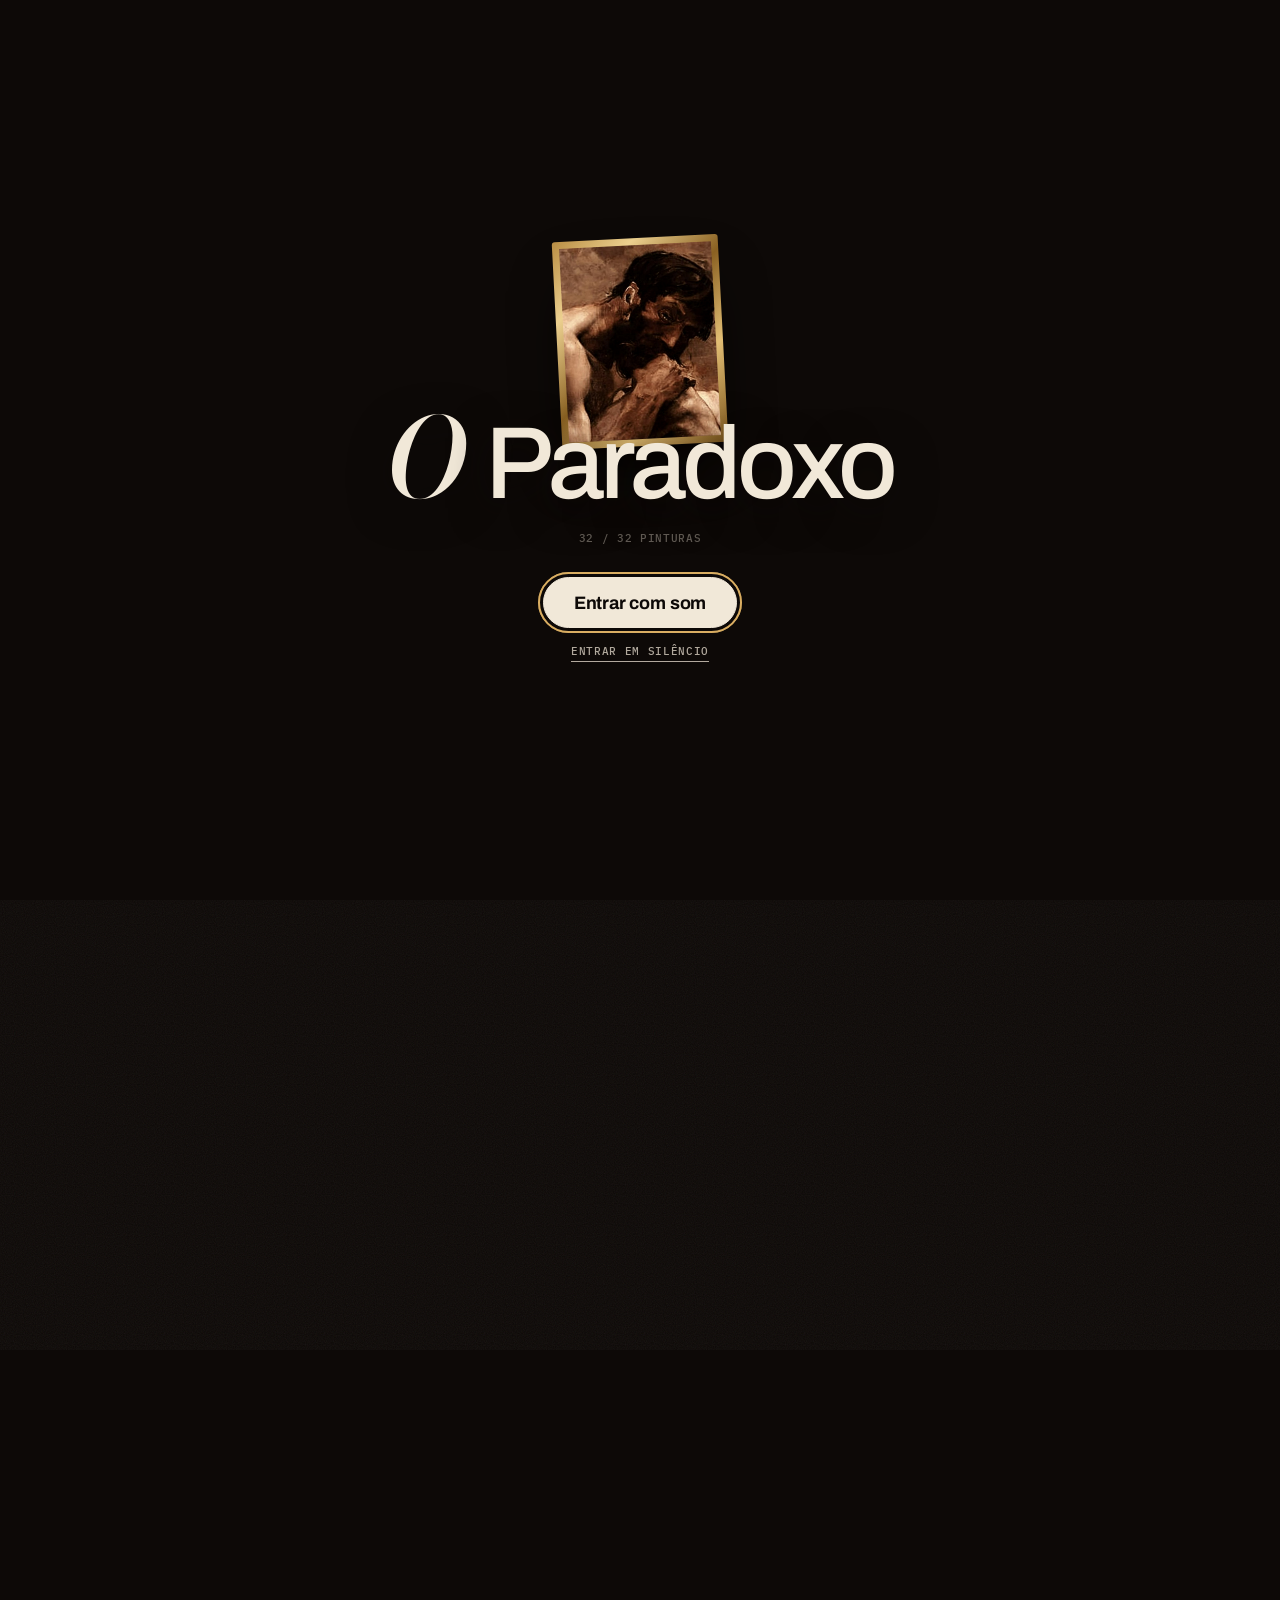
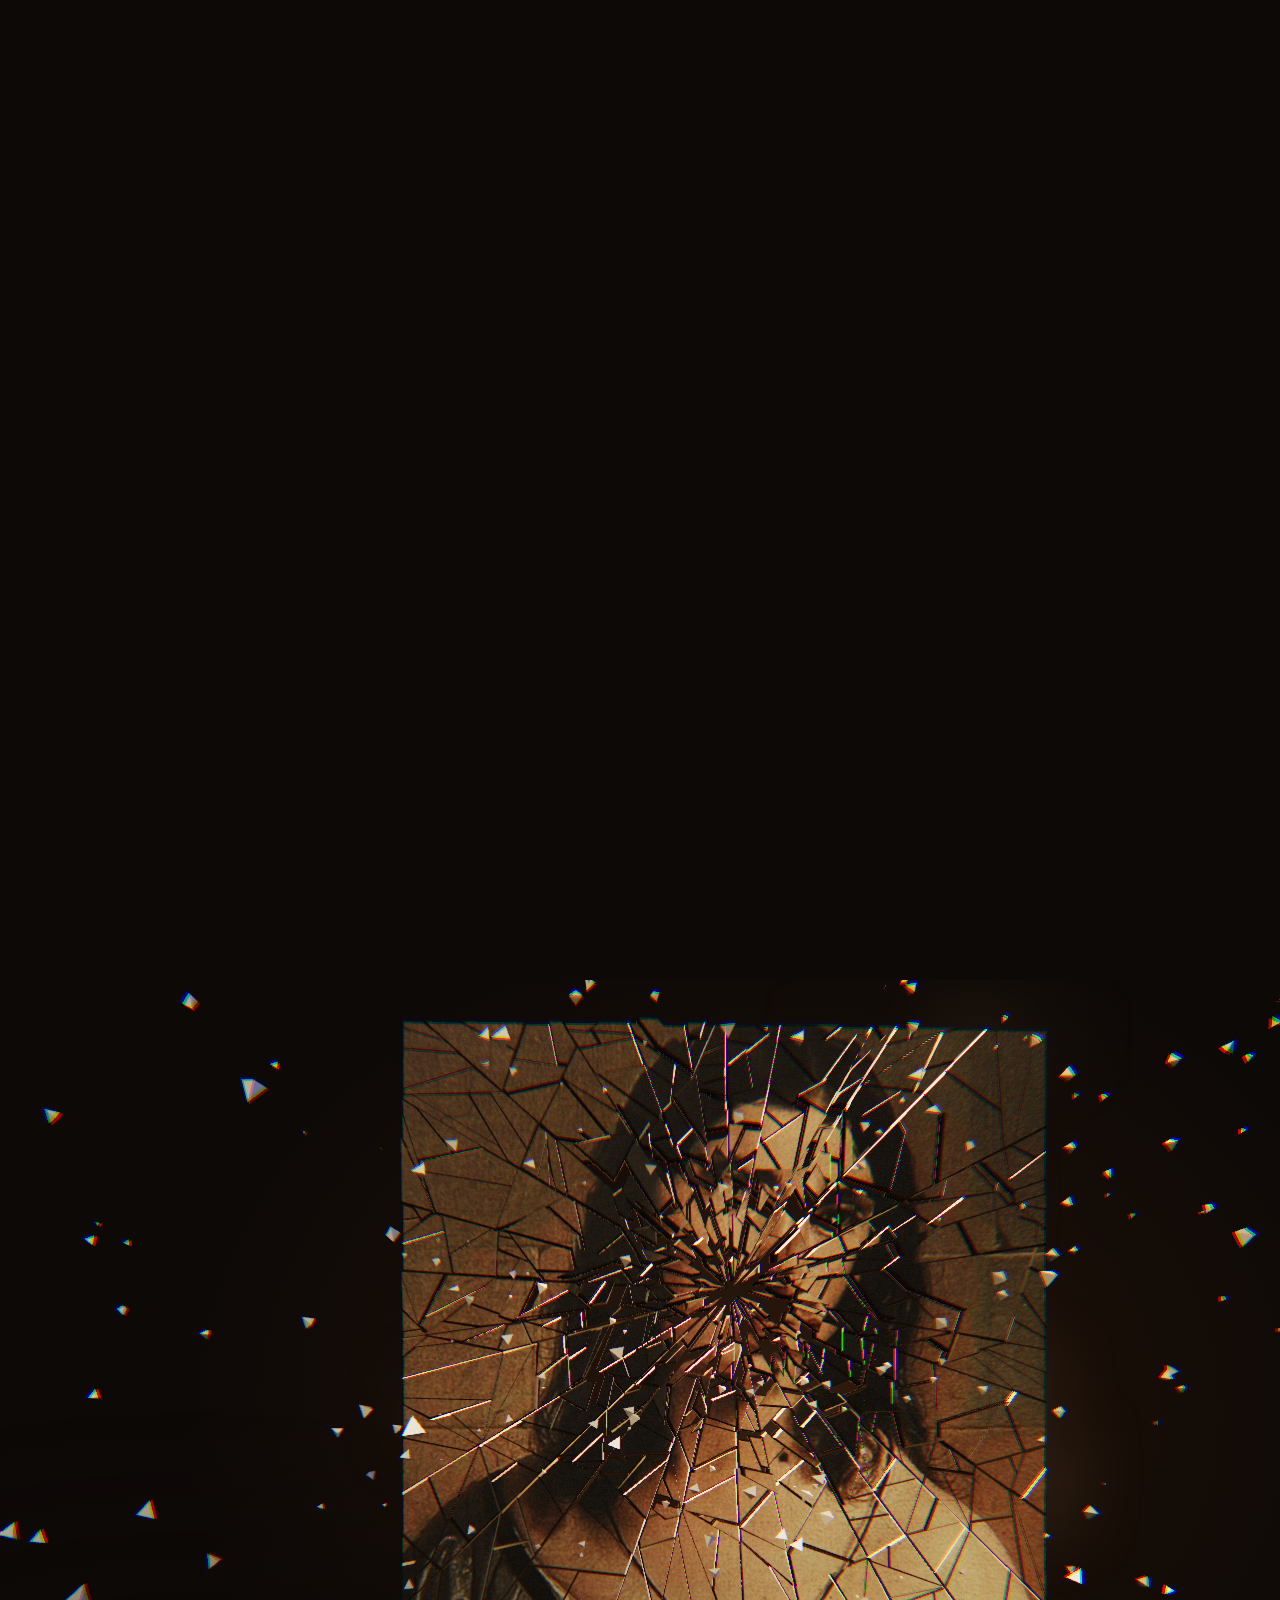
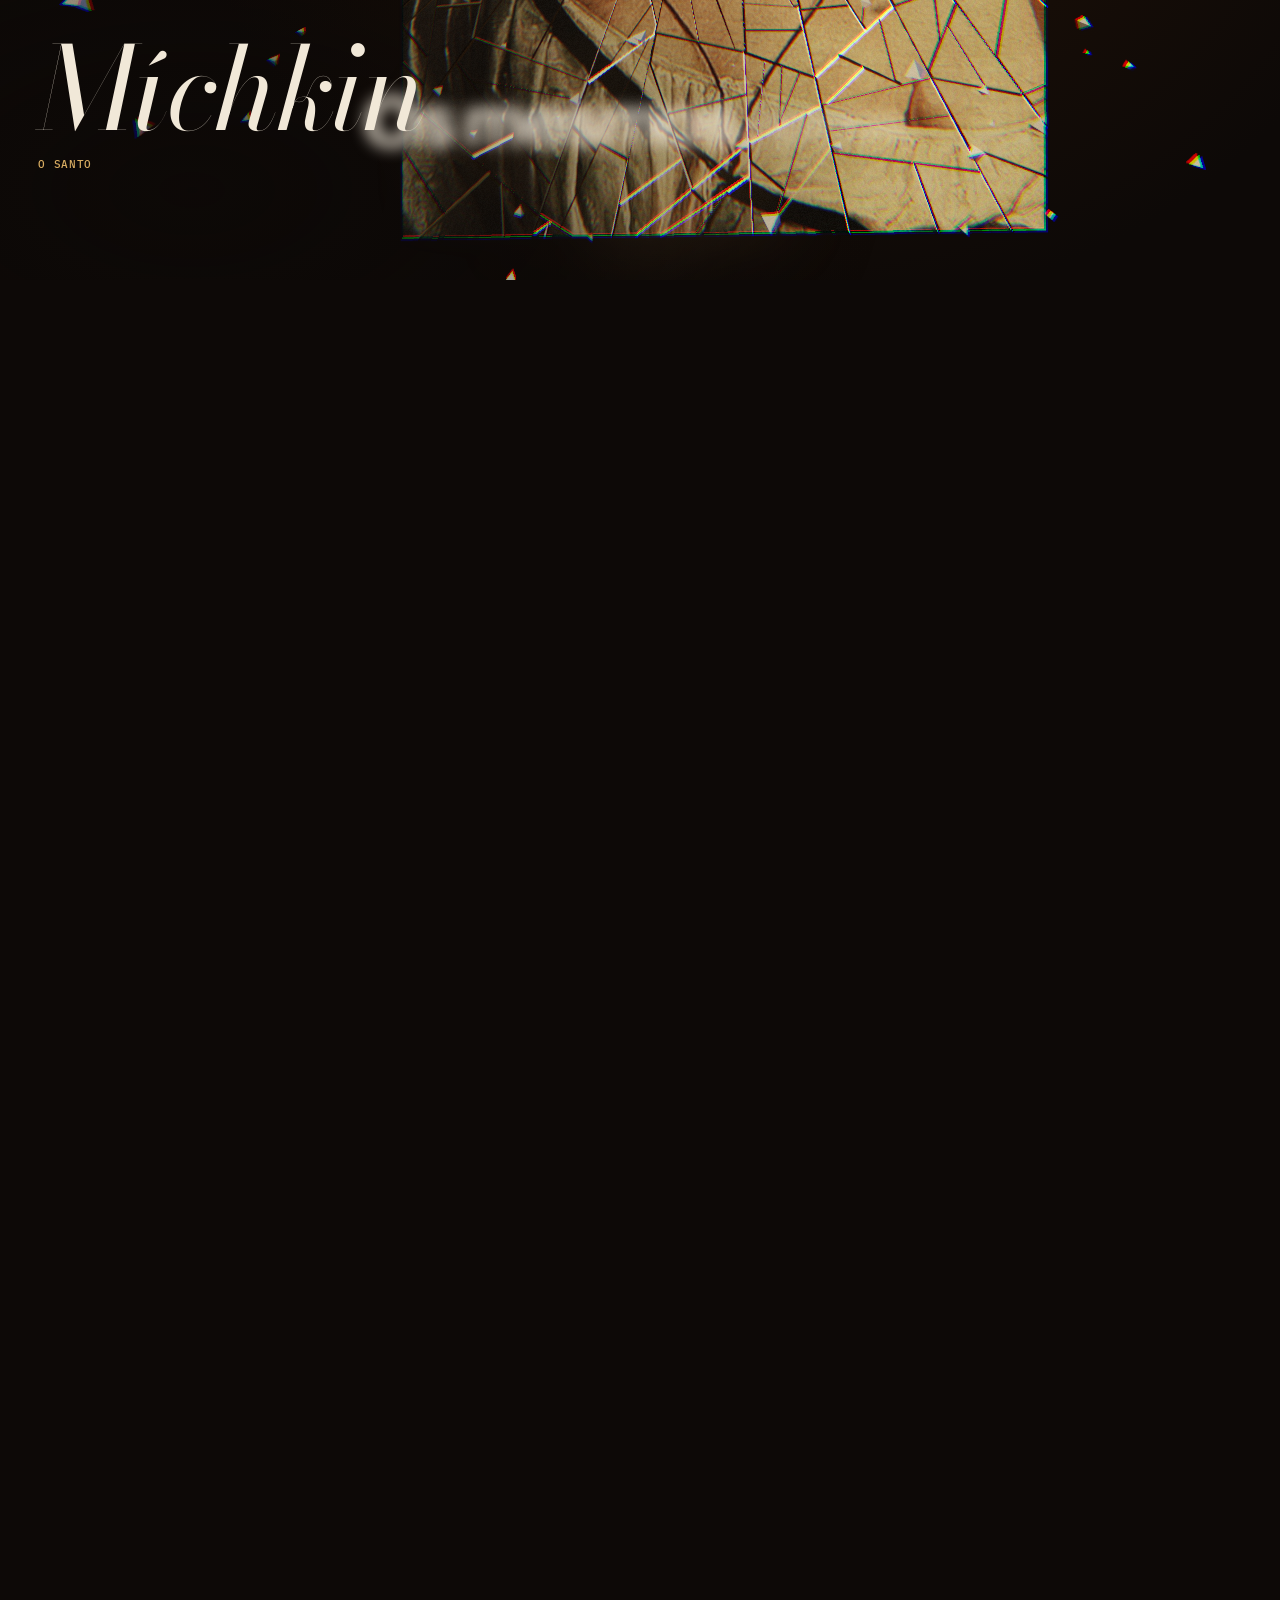
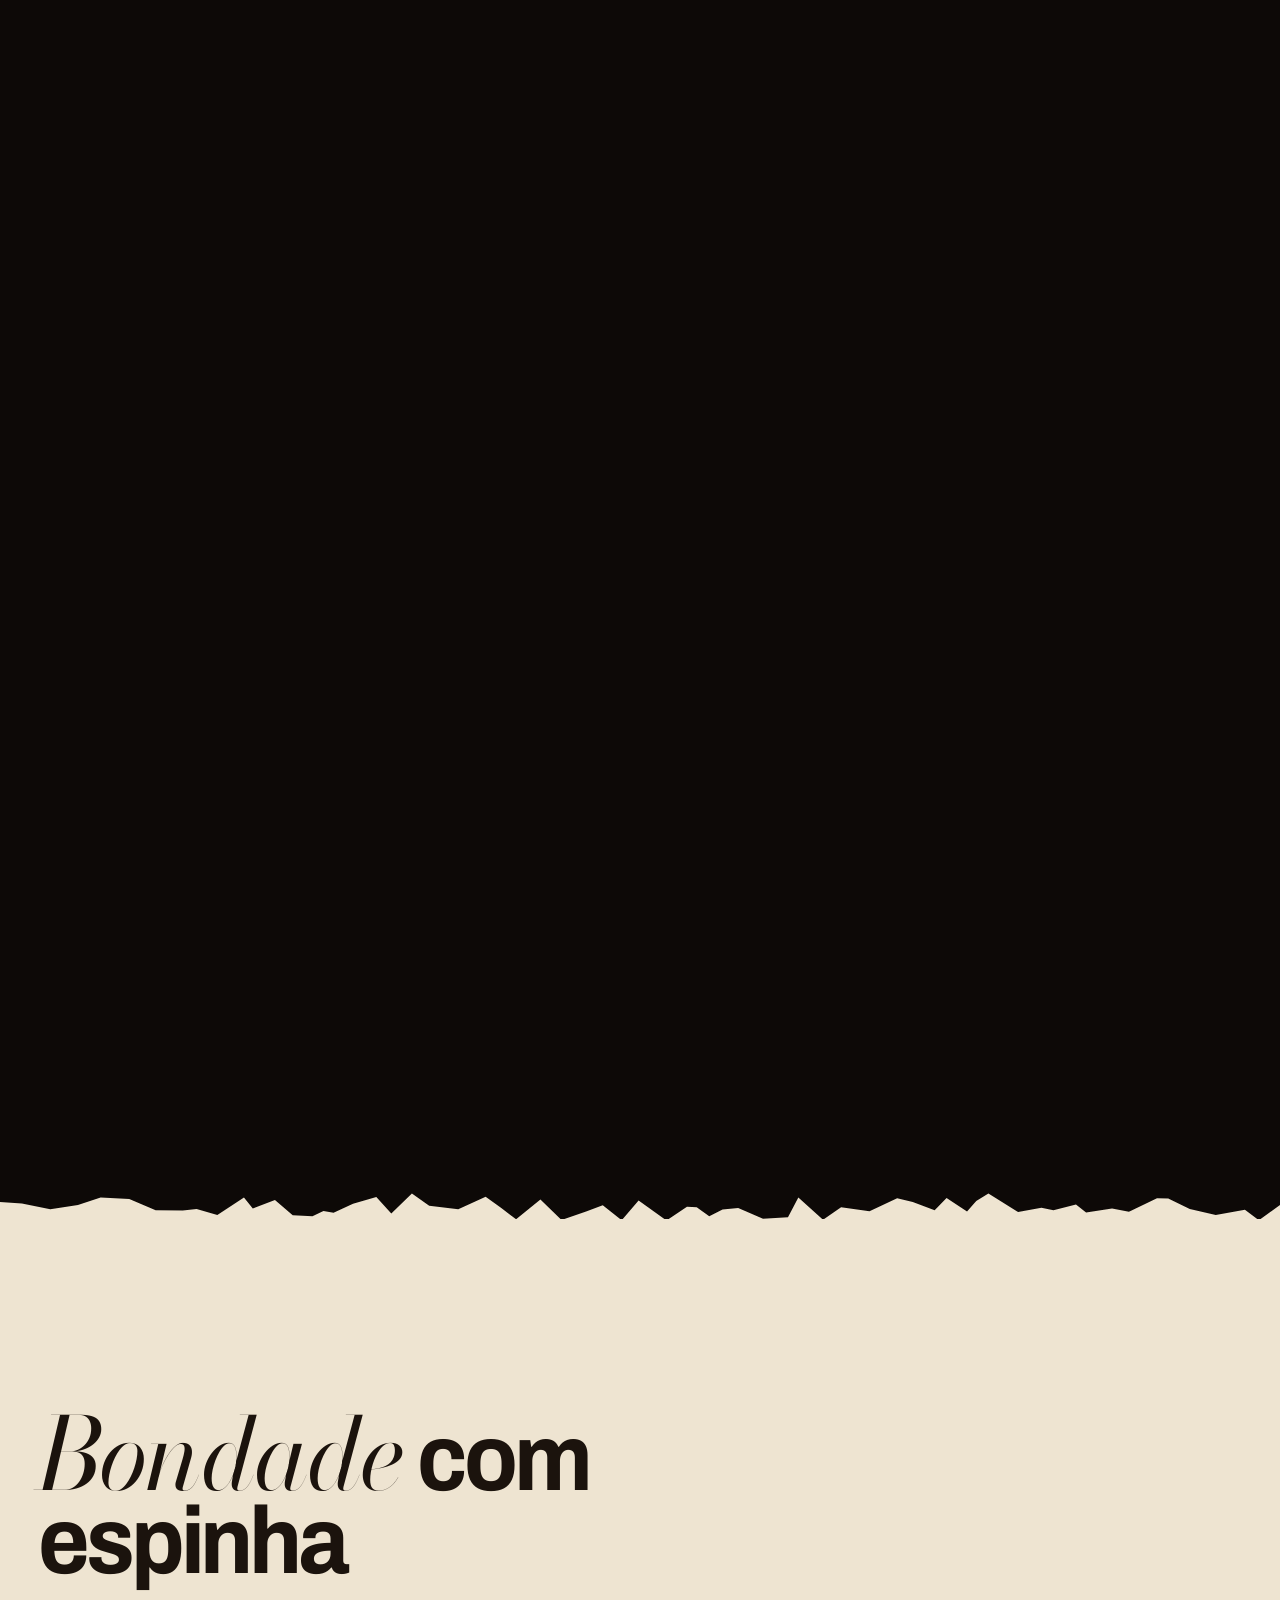
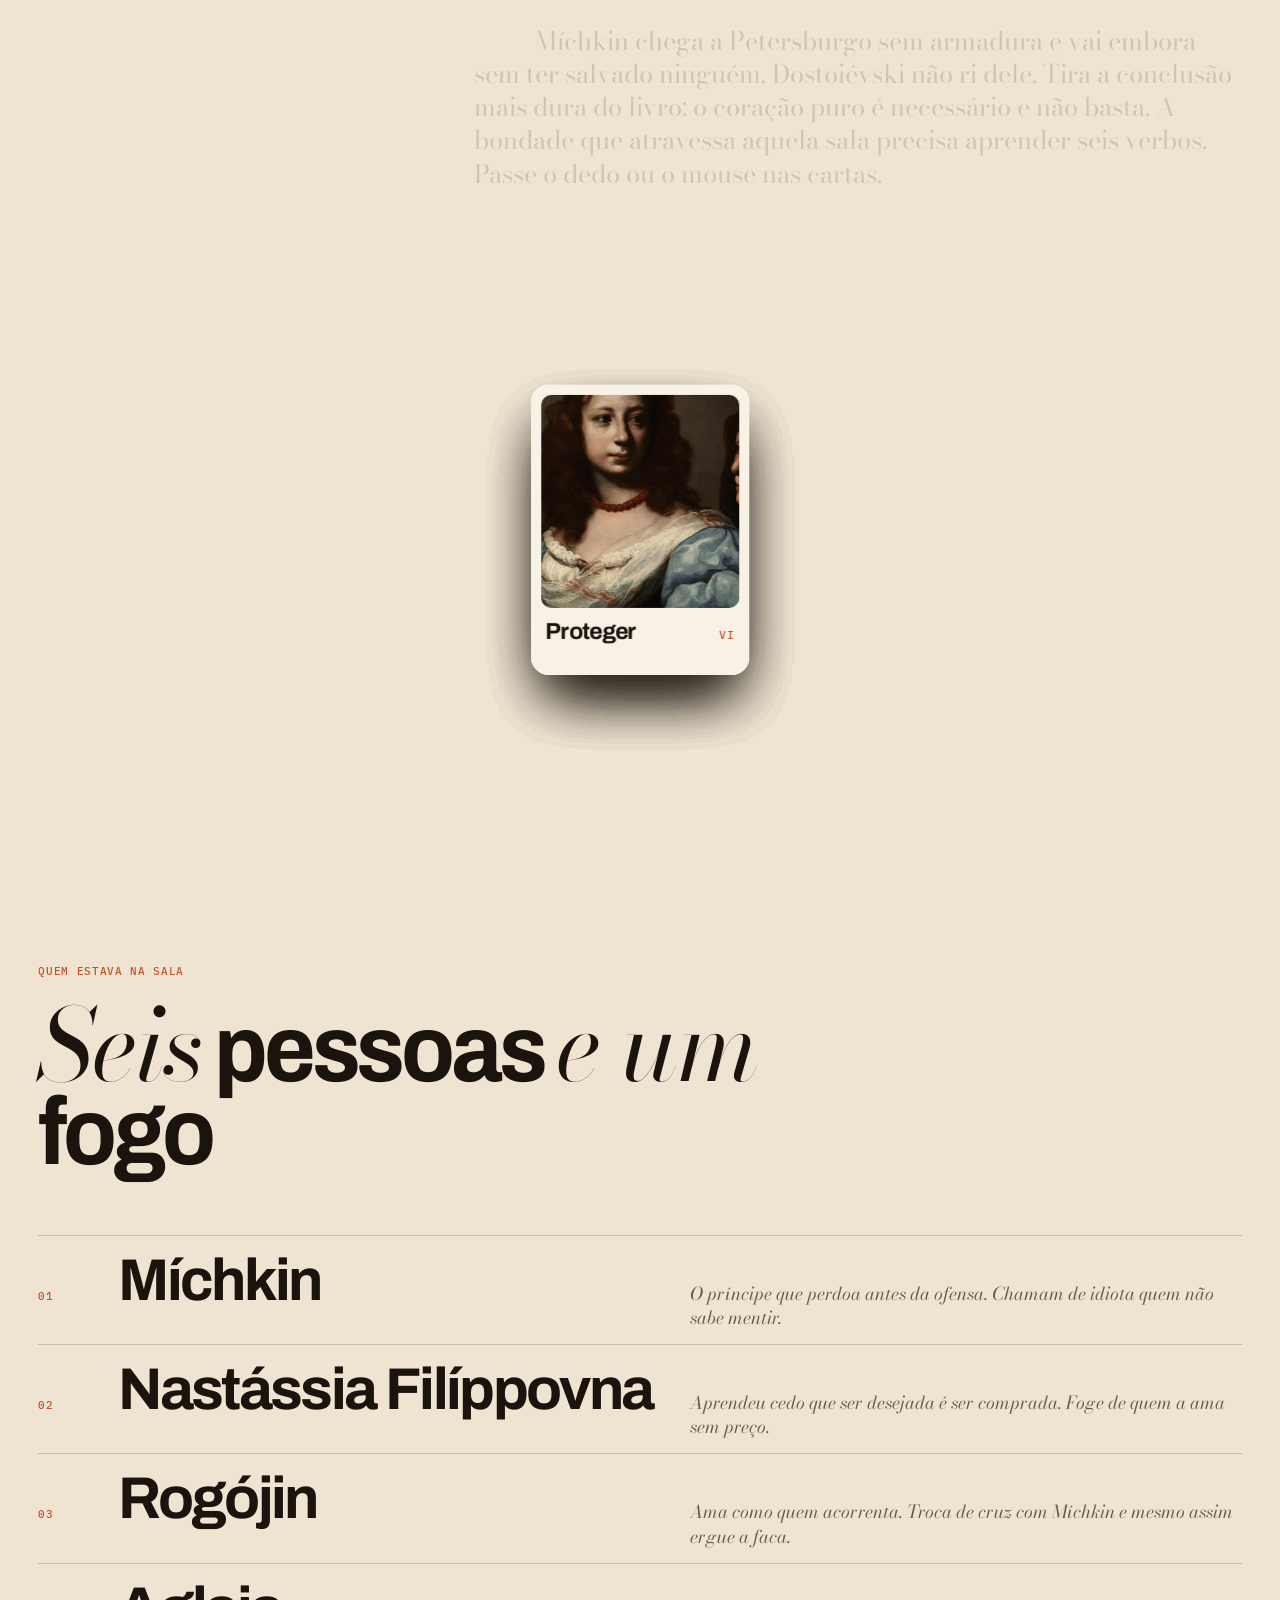
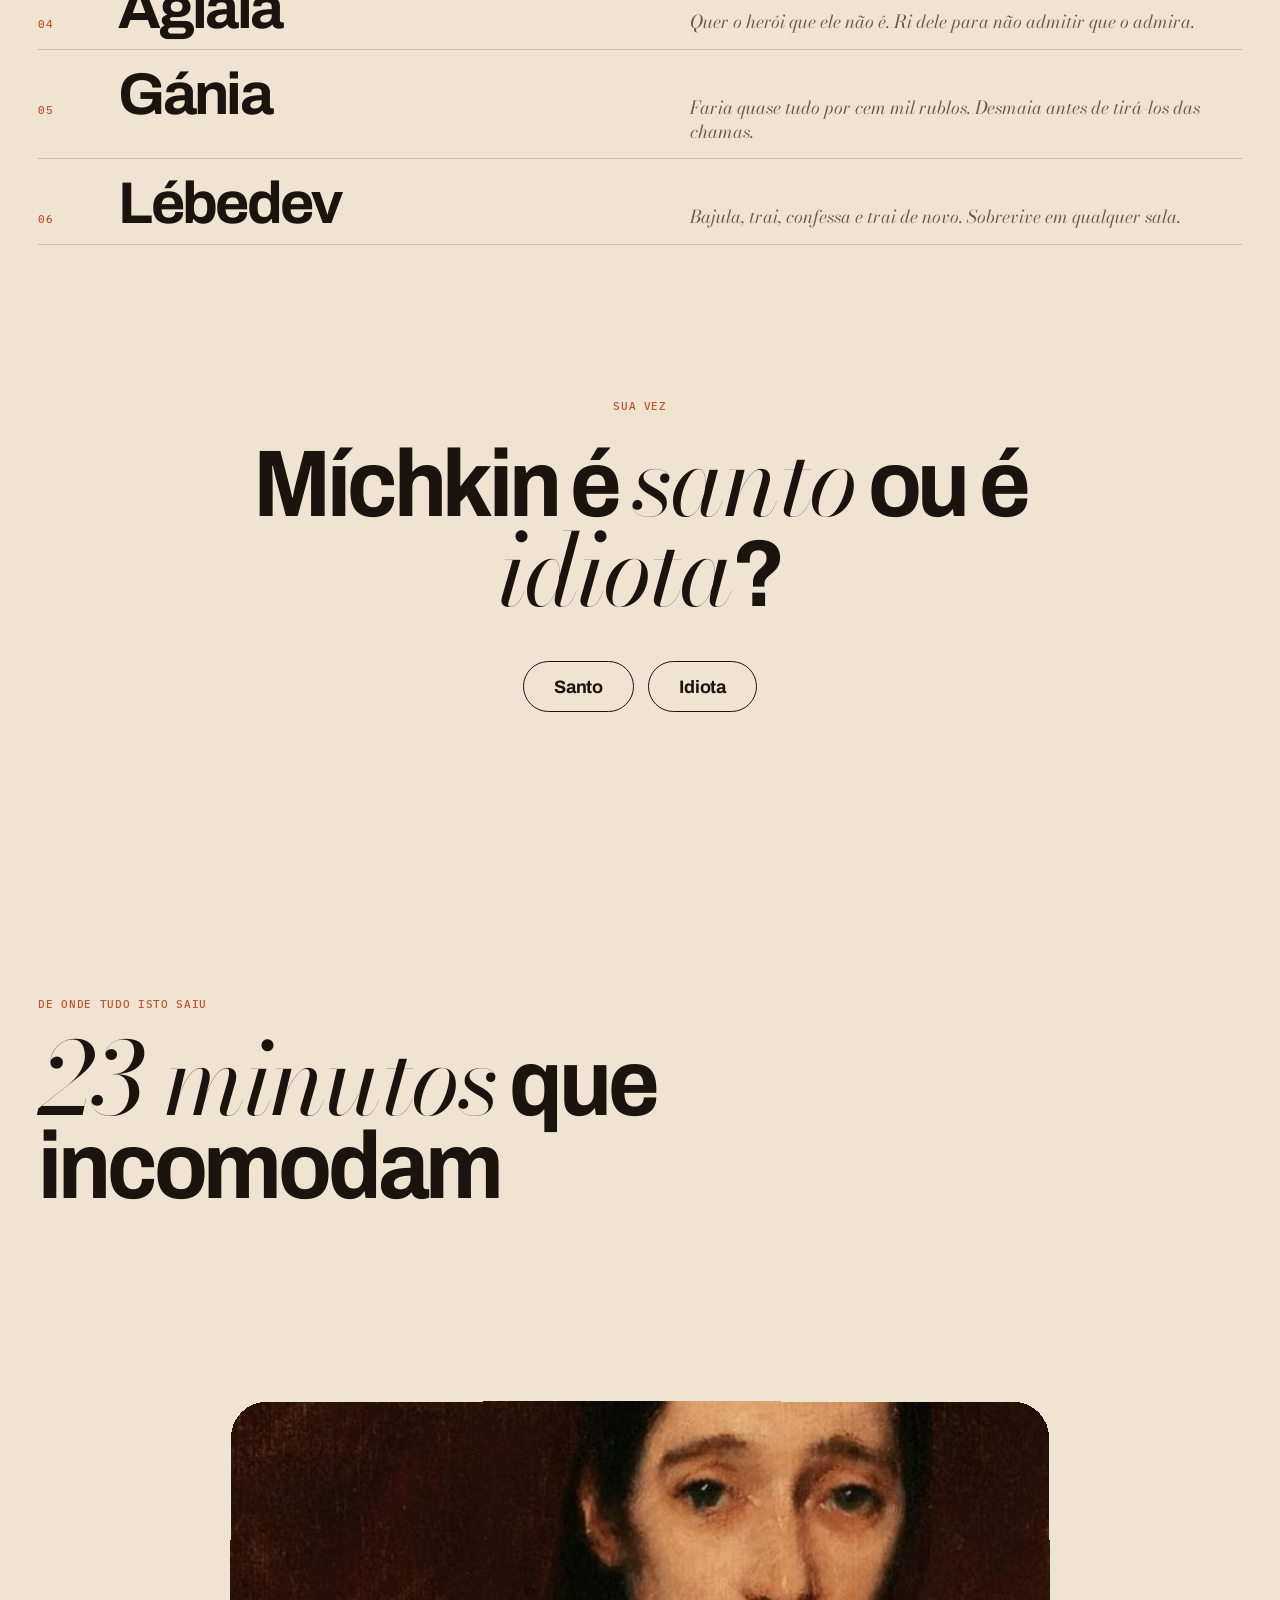
==== idiota.html @ cc42f121 "Lobby dos paradoxos, segundo site (Montaigne: Solte) e melhorias gerais - index.html agora é o lobby" ====
<!doctype html>
<html lang="pt-BR">
<head>
<meta charset="utf-8">
<meta name="viewport" content="width=device-width, initial-scale=1, viewport-fit=cover">
<title>O Paradoxo — ser bom é suficiente?</title>
<meta name="description" content="O Idiota, de Dostoiévski, contado com as pinturas do vídeo “O Paradoxo de Ser uma Boa Pessoa”: por que a bondade parece fraqueza num mundo corrompido.">
<meta name="theme-color" content="#0d0907">
<meta property="og:title" content="O Paradoxo — ser bom é suficiente?">
<meta property="og:description" content="O Idiota, de Dostoiévski, em pinturas que flutuam.">
<meta property="og:image" content="img/og.jpg">
<meta property="og:type" content="website">
<link rel="icon" href="img/favicon.svg" type="image/svg+xml">
<link rel="preload" href="fonts/archivo.woff2" as="font" type="font/woff2" crossorigin>
<link rel="preload" href="fonts/bodoni-italic.woff2" as="font" type="font/woff2" crossorigin>
<link rel="stylesheet" href="src/styles.css">
<script type="application/ld+json">
{"@context":"https://schema.org","@type":"CreativeWork","name":"O Paradoxo de Ser uma Boa Pessoa","about":{"@type":"Book","name":"O Idiota","author":{"@type":"Person","name":"Fiódor Dostoiévski"},"datePublished":"1869"},"inLanguage":"pt-BR","citation":{"@type":"VideoObject","name":"O Paradoxo de Ser uma Boa Pessoa | O Alerta de Dostoiévski para a Sociedade","url":"https://www.youtube.com/watch?v=7dcqp1zuZd4","uploadDate":"2026-03-15"}}
</script>
<script type="importmap">
{"imports":{"three":"./vendor/three/three.module.min.js","lenis":"./vendor/lenis/lenis.mjs","app/":"./src/"}}
</script>
</head>
<body class="is-loading">

<div class="loader" id="loader" aria-live="polite">
  <div class="loader__pic" aria-hidden="true"><img id="loadPic" src="img/paint/p15-rua.jpg" alt=""></div>
  <p class="loader__mark"><i>O</i> Paradoxo</p>
  <p class="mono loader__n"><span id="loadN">00</span> / 32 pinturas</p>
  <div class="loader__go">
    <button class="pill pill--glow" id="enterSnd" type="button">Entrar com som</button>
    <button class="loader__mute mono" id="enterMute" type="button">Entrar em silêncio</button>
  </div>
</div>

<header class="hdr" id="hdr">
  <a class="hdr__mark" href="index.html" aria-label="Voltar ao lobby dos paradoxos"><i>O</i><span>Paradoxo</span><small class="mono">de ser bom</small></a>
  <nav class="hdr__nav mono" aria-label="Seções">
    <a href="#forte">A bondade forte</a>
    <a href="#quem">Quem é quem</a>
    <a href="#video">O vídeo</a>
  </nav>
  <button class="hdr__snd mono" id="sndBtn" type="button" aria-pressed="false" aria-label="Trilha sonora"><i></i><i></i><i></i><i></i><span>Som</span></button>
  <button class="hdr__menu mono" id="menuBtn" type="button" aria-expanded="false" aria-controls="menu">Menu</button>
</header>

<nav class="menu" id="menu" hidden aria-label="Menu">
  <a href="#top"><span class="mono">I</span>Início</a>
  <a href="#forte"><span class="mono">II</span>A bondade forte</a>
  <a href="#quem"><span class="mono">III</span>Quem é quem</a>
  <a href="#video"><span class="mono">IV</span>O vídeo</a>
  <a href="index.html"><span class="mono">←</span>Outros paradoxos</a>
</nav>

<ol class="index mono" id="index" aria-hidden="true">
  <li><span>O começo</span><b>·</b></li>
  <li><span>O experimento</span><b>I</b></li>
  <li><span>O trem</span><b>II</b></li>
  <li><span>Cem mil rublos</span><b>III</b></li>
  <li><span>Bom demais</span><b>IV</b></li>
  <li><span>A luz dói</span><b>V</b></li>
  <li><span>A beleza</span><b>VI</b></li>
</ol>

<main id="top">
  <section class="world" id="world" aria-label="O Idiota em sete cenas">
    <div class="stage" id="stage">
      <canvas id="gl" aria-hidden="true"></canvas>

      <article class="st st--hero" data-st="0">
        <p class="mono st__kick ln" style="display:flex"><span>Fiódor Dostoiévski</span><span>O Idiota, 1869</span></p>
        <h1 class="st__t"><span class="ln"><em class="sw">Ser bom</em></span><span class="ln"><b>é suficiente?</b></span></h1>
        <p class="st__p ln">Quase todo mundo aprende cedo que um coração puro basta. E se essa for uma mentira confortável?</p>
      </article>

      <article class="st st--l" data-st="1">
        <p class="mono st__num ln">I — O experimento</p>
        <h2 class="st__t"><span class="ln"><b>Um homem</b></span><span class="ln"><em class="sw">genuinamente bom</em></span></h2>
        <p class="st__p ln">Dostoiévski coloca esse homem no centro de um mundo corroído por desejo, humilhação e autodestruição. E observa o que acontece.</p>
      </article>

      <article class="st st--r" data-st="2">
        <p class="mono st__num ln">II — O trem</p>
        <h2 class="st__t"><span class="ln"><em class="sw">um</em> <b>estrangeiro</b></span><span class="ln"><b>moral</b></span></h2>
        <p class="st__p ln">A caminho de São Petersburgo, o príncipe Míchkin senta entre Rogójin, consumido pela obsessão, e Lébedev, que vive de tirar vantagem do caos. Ele não fala, não pensa e não deseja como eles.</p>
      </article>

      <article class="st st--l" data-st="3">
        <p class="mono st__num ln">III — Cem mil rublos</p>
        <h2 class="st__t"><span class="ln"><b>100.000</b></span><span class="ln"><em class="sw">rublos no fogo</em></span></h2>
        <p class="st__p ln">Rogójin tenta comprar Nastássia Filíppovna. Ela atira o dinheiro às chamas e, por um instante, arranca a máscara de todos na sala. Míchkin oferece outra coisa: amor sem julgamento.</p>
      </article>

      <article class="st st--c" data-st="4">
        <p class="mono st__num ln">IV — Bom demais</p>
        <h2 class="st__t st__t--list">
          <span class="ln"><b>Bondade</b> <em class="sw">não é</em> <b>passividade.</b></span>
          <span class="ln"><b>Compaixão</b> <em class="sw">não é</em> <b>indecisão.</b></span>
          <span class="ln"><b>Perdão</b> <em class="sw">não é</em> <b>falta de limite.</b></span>
        </h2>
      </article>

      <article class="st st--r" data-st="5">
        <p class="mono st__num ln">V — A luz dói</p>
        <h2 class="st__t"><span class="ln"><em class="sw">às vezes</em></span><span class="ln"><b>a luz dói</b></span></h2>
        <p class="st__p ln">Não basta oferecer luz a quem aprendeu a viver no escuro. Às vezes ela dói mais do que a própria escuridão.</p>
      </article>

      <article class="st st--hero" data-st="6">
        <p class="mono st__num ln">VI — O que fica</p>
        <h2 class="st__t"><span class="ln"><em class="sw">A beleza</em></span><span class="ln"><b>salvará o mundo?</b></span></h2>
        <p class="st__p ln">Ippolit atira a frase contra Míchkin como quem cobra uma dívida. O príncipe não responde. Dostoiévski também não: deixa a pergunta na sala, entre todos os quadros.</p>
      </article>

      <p class="mono cue" id="cue" aria-hidden="true">Role para entrar nas pinturas</p>
    </div>
  </section>

  <section class="core" id="core" aria-labelledby="coreT">
    <div class="core__stage">
      <canvas id="coreGl" aria-hidden="true"></canvas>
      <img class="core__flat" id="coreFlat" src="img/paint/p01-retrato.jpg" alt="" aria-hidden="true">
      <h2 class="sr" id="coreT">O retrato que quebra</h2>
      <article class="cap" data-k="0"><h3><em class="sw">Míchkin</em></h3><p class="mono">o santo</p></article>
      <article class="cap cap--r" data-k="1"><h3><em class="sw">Rogójin</em></h3><p class="mono">o que ama como quem prende</p></article>
      <article class="cap" data-k="2"><h3><em class="sw">Nastássia</em></h3><p class="mono">a que ficou entre os dois</p></article>
      <article class="cap cap--c" data-k="3"><h3>Os mesmos <em class="sw">cacos.</em></h3></article>
    </div>
  </section>

  <div class="page" id="page">
    <div class="tear" aria-hidden="true"></div>

    <section class="forte" id="forte" aria-labelledby="forteT">
      <p class="mono kick">O que o romance cobra</p>
      <h2 class="big" id="forteT"><em class="sw">Bondade</em> com espinha</h2>
      <p class="lede">Míchkin chega a Petersburgo sem armadura e vai embora sem ter salvado ninguém. Dostoiévski não ri dele. Tira a conclusão mais dura do livro: o coração puro é necessário e não basta. A bondade que atravessa aquela sala precisa aprender seis verbos. Passe o dedo ou o mouse nas cartas.</p>
      <div class="deck" id="deck">
        <figure class="dc" tabindex="0"><div class="dc__in"><div class="dc__f"><img src="img/paint/p02-dostoievski.jpg" alt="" loading="lazy"><figcaption><span class="mono">I</span>Discernir</figcaption></div><div class="dc__b"><span class="mono">I · Discernir</span><p>Ver a pessoa como ela é, e não como você precisa que ela seja.</p></div></div></figure>
        <figure class="dc" tabindex="0"><div class="dc__in"><div class="dc__f"><img src="img/paint/p04-dois-homens.jpg" alt="" loading="lazy"><figcaption><span class="mono">II</span>Escolher</figcaption></div><div class="dc__b"><span class="mono">II · Escolher</span><p>Míchkin quis amar Aglaia e Nastássia ao mesmo tempo. Perdeu as duas.</p></div></div></figure>
        <figure class="dc" tabindex="0"><div class="dc__in"><div class="dc__f"><img src="img/paint/p18-gola.jpg" alt="" loading="lazy"><figcaption><span class="mono">III</span>Agir</figcaption></div><div class="dc__b"><span class="mono">III · Agir</span><p>Compaixão que só observa vira plateia do sofrimento alheio.</p></div></div></figure>
        <figure class="dc" tabindex="0"><div class="dc__in"><div class="dc__f"><img src="img/paint/p05-nastassia.jpg" alt="" loading="lazy"><figcaption><span class="mono">IV</span>Recusar</figcaption></div><div class="dc__b"><span class="mono">IV · Recusar</span><p>Dizer não a quem destrói também é um jeito de cuidar.</p></div></div></figure>
        <figure class="dc" tabindex="0"><div class="dc__in"><div class="dc__f"><img src="img/paint/p16-olhar.jpg" alt="" loading="lazy"><figcaption><span class="mono">V</span>Enfrentar</figcaption></div><div class="dc__b"><span class="mono">V · Enfrentar</span><p>Rogójin não precisava de mais um perdão. Precisava de um limite.</p></div></div></figure>
        <figure class="dc" tabindex="0"><div class="dc__in"><div class="dc__f"><img src="img/paint/p20-duas.jpg" alt="" loading="lazy"><figcaption><span class="mono">VI</span>Proteger</figcaption></div><div class="dc__b"><span class="mono">VI · Proteger</span><p>Quem não se protege acaba sem nada para oferecer.</p></div></div></figure>
      </div>
    </section>

    <section class="quem" id="quem" aria-labelledby="quemT">
      <div class="quem__head">
        <p class="mono kick">Quem estava na sala</p>
        <h2 class="big" id="quemT"><em class="sw">Seis</em> pessoas <em class="sw">e um</em> fogo</h2>
      </div>
      <ul class="cast" id="cast">
        <li data-img="img/cut/p01-retrato.webp"><span class="mono">01</span><b>Míchkin</b><i>O príncipe que perdoa antes da ofensa. Chamam de idiota quem não sabe mentir.</i></li>
        <li data-img="img/cut/p05-nastassia.webp"><span class="mono">02</span><b>Nastássia Filíppovna</b><i>Aprendeu cedo que ser desejada é ser comprada. Foge de quem a ama sem preço.</i></li>
        <li data-img="img/cut/p03-trem.webp"><span class="mono">03</span><b>Rogójin</b><i>Ama como quem acorrenta. Troca de cruz com Míchkin e mesmo assim ergue a faca.</i></li>
        <li data-img="img/cut/p10-dama.webp"><span class="mono">04</span><b>Aglaia</b><i>Quer o herói que ele não é. Ri dele para não admitir que o admira.</i></li>
        <li data-img="img/cut/p11-cabisbaixo.webp"><span class="mono">05</span><b>Gánia</b><i>Faria quase tudo por cem mil rublos. Desmaia antes de tirá-los das chamas.</i></li>
        <li data-img="img/cut/p07-flor.webp"><span class="mono">06</span><b>Lébedev</b><i>Bajula, trai, confessa e trai de novo. Sobrevive em qualquer sala.</i></li>
      </ul>
      <img class="cast__peek" id="peek" alt="" aria-hidden="true">
    </section>

    <section class="pick" aria-labelledby="pickT">
      <p class="mono kick">Sua vez</p>
      <h2 class="big" id="pickT">Míchkin é <em class="sw">santo</em> ou é <em class="sw">idiota</em>?</h2>
      <div class="pick__btns" role="group" aria-label="Escolha uma resposta">
        <button type="button" class="pill" data-pick="b" aria-pressed="false">Santo</button>
        <button type="button" class="pill" data-pick="i" aria-pressed="false">Idiota</button>
      </div>
      <p class="pick__a" id="pickA" aria-live="polite"></p>
    </section>

    <section class="video" id="video" aria-labelledby="videoT">
      <p class="mono kick">De onde tudo isto saiu</p>
      <h2 class="big" id="videoT"><em class="sw">23 minutos</em> que incomodam</h2>
      <div class="frame">
        <div class="player" id="player">
          <button class="player__face" id="playerBtn" type="button" aria-label="Reproduzir o vídeo O Paradoxo de Ser uma Boa Pessoa">
            <img src="img/paint/p01-retrato.jpg" alt="">
            <span class="player__play" aria-hidden="true">▶</span>
            <span class="mono player__cap">A Psique · 23 min<br>O Paradoxo de Ser uma Boa Pessoa</span>
          </button>
        </div>
      </div>
    </section>

    <footer class="foot">
      <h2 class="foot__t"><em class="sw">Bom,</em> não idiota.</h2>
      <blockquote class="foot__q"><p>“A compaixão é a principal e talvez a única lei da existência humana.”</p><cite class="mono">O Idiota, parte II · pensamento de Míchkin</cite></blockquote>
      <a class="btn" href="https://www.youtube.com/watch?v=7dcqp1zuZd4" target="_blank" rel="noopener"><span>Assistir ao vídeo</span><b aria-hidden="true">↗</b></a>
      <div class="foot__cols">
        <p><span class="mono">Vídeo</span>A Psique, 15 de março de 2026</p>
        <p><span class="mono">Livro</span>O Idiota, Fiódor Dostoiévski, 1869</p>
        <p><span class="mono">Imagens</span>As pinturas que o vídeo usa, recortadas e postas para flutuar</p>
        <p><span class="mono">Outros</span><a href="index.html">Voltar ao lobby dos paradoxos</a></p>
        <p><span class="mono">Mande para</span><button class="copy" type="button" data-copy="https://www.youtube.com/watch?v=7dcqp1zuZd4">alguém que é bom demais</button><span class="copied mono" aria-live="polite"></span></p>
      </div>
      <a class="next" href="montaigne.html"><img src="montaigne/img/paint/m18-colina.jpg" alt="" loading="lazy"><span class="mono">Próximo paradoxo · Montaigne</span><b><em class="sw">Solte.</em> Por que tudo melhora quando você para de apertar</b><i aria-hidden="true">→</i></a>
    </footer>
  </div>
</main>

<script type="module" src="src/main.js"></script>
</body>
</html>
---- src/styles.css ----
/* ===== Tokens ===== */
:root {
  --night: #0d0907;
  --bone: #f1e8d8;
  --bone-2: rgba(241, 232, 216, .72);
  --gold: #d9ad62;
  --ember: #c4512b;
  --paper: #eee4d1;
  --paper-2: #e3d7c0;
  --ink: #1b130d;
  --ink-2: #6a5a4a;
  --line: rgba(27, 19, 13, .18);
  --f-sans: "Archivo", "Helvetica Neue", Arial, sans-serif;
  --f-serif: "Bodoni Moda", Didot, Georgia, serif;
  --f-mono: "Plex Mono", ui-monospace, Menlo, monospace;
  --gut: clamp(16px, 3vw, 44px);
  --ease: cubic-bezier(.2, .7, .1, 1);
}

@font-face { font-family: "Archivo"; src: url(../fonts/archivo.woff2) format("woff2"); font-weight: 100 900; font-stretch: 62% 125%; font-display: swap; }
@font-face { font-family: "Bodoni Moda"; src: url(../fonts/bodoni.woff2) format("woff2"); font-weight: 400 900; font-display: swap; }
@font-face { font-family: "Bodoni Moda"; src: url(../fonts/bodoni-italic.woff2) format("woff2"); font-weight: 400 900; font-style: italic; font-display: swap; }
@font-face { font-family: "Plex Mono"; src: url(../fonts/mono.woff2) format("woff2"); font-weight: 500; font-display: swap; }

/* ===== Base ===== */
*, *::before, *::after { box-sizing: border-box; }
[hidden] { display: none !important; }
html { -webkit-text-size-adjust: 100%; }
body { margin: 0; background: var(--night); color: var(--bone); font: 400 17px/1.5 var(--f-serif); -webkit-font-smoothing: antialiased; overflow-x: clip; }
body.is-loading { overflow: hidden; height: 100svh; }
a { color: inherit; }
button { font: inherit; color: inherit; background: none; border: 0; padding: 0; cursor: pointer; }
img { display: block; max-width: 100%; }
:focus-visible { outline: 2px solid var(--gold); outline-offset: 3px; border-radius: 4px; }

.mono { font: 500 11px/1.4 var(--f-mono); text-transform: uppercase; letter-spacing: .06em; }
.sw { font-family: var(--f-serif); font-style: italic; font-weight: 500; font-variation-settings: "opsz" 96; letter-spacing: -.02em; }
b { font-weight: inherit; }

/* grão de tela por cima de tudo, como verniz */
body::after {
  content: ""; position: fixed; inset: -50%; z-index: 90; pointer-events: none; opacity: .07;
  background-image: url("data:image/svg+xml,%3Csvg xmlns='http://www.w3.org/2000/svg' width='160' height='160'%3E%3Cfilter id='n'%3E%3CfeTurbulence type='fractalNoise' baseFrequency='.9' numOctaves='2' stitchTiles='stitch'/%3E%3C/filter%3E%3Crect width='100%25' height='100%25' filter='url(%23n)'/%3E%3C/svg%3E");
  animation: grain .9s steps(4) infinite;
}
@keyframes grain { 0% { transform: translate(0, 0); } 25% { transform: translate(-3%, 2%); } 50% { transform: translate(2%, -3%); } 75% { transform: translate(-2%, -1%); } }

/* ===== Loader ===== */
.loader { position: fixed; inset: 0; z-index: 100; display: grid; place-content: center; justify-items: center; text-align: center; background: var(--night); clip-path: inset(0 0 0 0); transition: clip-path 1.25s cubic-bezier(.76, 0, .24, 1) .15s, visibility 0s 1.5s; }
.loader.out { clip-path: inset(50% 0 50% 0); visibility: hidden; }
.loader::after { content: ""; position: absolute; left: 0; right: 0; top: 50%; height: 1px; background: var(--gold); transform: scaleX(0); transition: transform .9s var(--ease); }
.loader.out::after { transform: scaleX(1); }
.loader__pic { width: clamp(120px, 13vw, 170px); aspect-ratio: 4 / 5; padding: 7px; border-radius: 3px; background: linear-gradient(135deg, #b98d43, #ecd08f 22%, #8a6122 48%, #e2be74 72%, #7d561c); box-shadow: 0 30px 60px -20px #000; transform: rotate(-3deg); transition: transform 1.3s var(--ease), opacity .8s; }
.loader__pic img { width: 100%; height: 100%; object-fit: cover; display: block; filter: sepia(.2) contrast(1.05); }
.loader.out .loader__pic { transform: rotate(0) scale(1.6); opacity: 0; }
.loader__mark { position: relative; margin: -.42em 0 0; font: 500 clamp(48px, 8vw, 110px)/.9 var(--f-sans); letter-spacing: -.04em; text-shadow: 0 10px 40px rgba(13, 9, 7, .8); transition: transform 1.2s var(--ease), opacity .7s; }
.loader.out .loader__mark { transform: translateY(-40%); opacity: 0; }
.loader__mark i { font: italic 500 1.08em/1 var(--f-serif); margin-right: .06em; }
.loader__n { margin: 18px 0 0; color: var(--bone-2); transition: opacity .5s; }
.loader__go { display: flex; flex-direction: column; align-items: center; gap: 16px; margin-top: 30px; opacity: 0; transform: translateY(16px); pointer-events: none; transition: opacity .8s var(--ease), transform .9s var(--ease); }
.loader.ready .loader__go { opacity: 1; transform: none; pointer-events: auto; }
.loader.ready .loader__n { opacity: .5; }
.loader .pill--glow { color: var(--night); background: var(--bone); border-color: var(--bone); position: relative; }
.pill--glow::after { content: ""; position: absolute; inset: -6px; border-radius: inherit; border: 1px solid var(--gold); opacity: .6; animation: ring 2.2s var(--ease) infinite; }
@keyframes ring { from { transform: scale(.94); opacity: .7; } to { transform: scale(1.18); opacity: 0; } }
.loader__mute { color: var(--bone-2); border-bottom: 1px solid currentColor; padding-bottom: 2px; }
.loader__mute:hover { color: var(--bone); }

/* ===== Letras e revelações ===== */
.sr { position: absolute; width: 1px; height: 1px; overflow: hidden; clip-path: inset(50%); white-space: nowrap; }
.w { display: inline-block; white-space: nowrap; clip-path: inset(-.35em -.25em -.3em -.25em); }
.ch { display: inline-block; transform-origin: 0 100%; will-change: transform; }
.st__t .ln { filter: none !important; }
.rv .ch { transform: translate3d(0, 115%, 0) rotate(12deg); transition: transform 1.15s var(--ease) calc(var(--ci) * 22ms); }
.rv.in .ch { transform: none; }
.up { opacity: 0; transform: translate3d(0, 34px, 0); transition: opacity .9s var(--ease) var(--d, 0s), transform 1.1s var(--ease) var(--d, 0s); }
.up.in { opacity: 1; transform: none; }
.kick.up { opacity: 1; transform: none; clip-path: inset(0 100% 0 0); transition: clip-path 1.2s var(--ease); }
.kick.up.in { clip-path: inset(0 0 0 0); }
.cast li.up { position: relative; border-top-color: transparent; }
.cast li.up::before { content: ""; position: absolute; left: 0; right: 0; top: -1px; height: 1px; background: var(--line); transform: scaleX(0); transform-origin: left; transition: transform 1.2s var(--ease) var(--d, 0s); }
.cast li.up.in::before { transform: scaleX(1); }
.frame.up { transform: translate3d(0, 60px, 0); }
.player__face img { will-change: scale; }
.lw { transition: opacity .25s linear; }

/* cursor */
.cur { position: fixed; left: 0; top: 0; z-index: 200; width: 6px; height: 6px; margin: -3px 0 0 -3px; border-radius: 50%; background: var(--gold); pointer-events: none; opacity: 0; transition: opacity .3s; mix-blend-mode: difference; }
.cur--ring { width: 38px; height: 38px; margin: -19px 0 0 -19px; background: none; border: 1px solid var(--gold); transition: opacity .3s, width .45s var(--ease), height .45s var(--ease), margin .45s var(--ease), background .3s; }
.cur--ring.hot { width: 74px; height: 74px; margin: -37px 0 0 -37px; background: rgba(217, 173, 98, .14); }
body.has-cur .cur { opacity: 1; }

/* ===== Header ===== */
.hdr { position: fixed; z-index: 50; top: 0; left: 0; right: 0; display: flex; align-items: flex-start; justify-content: space-between; padding: 18px var(--gut); color: var(--bone); transition: color .5s; pointer-events: none; }
.hdr > * { pointer-events: auto; }
.hdr.on-page { color: var(--ink); background: linear-gradient(var(--paper) 55%, rgba(238,228,209,0)); }
.hdr__mark { display: grid; grid-template-columns: auto auto; column-gap: 5px; align-items: baseline; text-decoration: none; line-height: .9; }
.hdr__mark i { font: italic 500 34px/.8 var(--f-serif); grid-row: span 2; }
.hdr__mark span { font: 700 19px/1 var(--f-sans); letter-spacing: -.03em; }
.hdr__mark small { opacity: .7; font-size: 9.5px; }
.hdr__nav { display: flex; gap: 26px; padding-top: 6px; }
.hdr__nav a { text-decoration: none; position: relative; padding-bottom: 3px; }
.hdr__nav a::after { content: ""; position: absolute; left: 0; right: 100%; bottom: 0; height: 1px; background: currentColor; transition: right .45s var(--ease); }
.hdr__nav a:hover::after { right: 0; }
.hdr__menu { display: none; padding-top: 6px; margin-left: 20px; }
.hdr__nav { margin-left: auto; }
.hdr__snd { display: flex; align-items: flex-end; gap: 2px; height: 22px; margin-left: 30px; padding-top: 6px; }
.hdr__snd i { width: 2px; height: 4px; background: currentColor; border-radius: 1px; transition: height .3s; }
.hdr__snd span { margin-left: 8px; align-self: center; }
.snd-on .hdr__snd i { animation: eq 1.1s ease-in-out infinite; }
.snd-on .hdr__snd i:nth-child(2) { animation-delay: -.3s; } .snd-on .hdr__snd i:nth-child(3) { animation-delay: -.6s; } .snd-on .hdr__snd i:nth-child(4) { animation-delay: -.85s; }
@keyframes eq { 0%, 100% { height: 3px; } 50% { height: 13px; } }
.menu { position: fixed; inset: 0; z-index: 45; padding: 110px var(--gut) 40px; background: rgba(13, 9, 7, .96); display: flex; flex-direction: column; gap: 10px; }
.menu a { font: 700 52px/1 var(--f-sans); letter-spacing: -.04em; text-decoration: none; color: var(--bone); display: flex; gap: 14px; align-items: baseline; }
.menu a span { color: var(--gold); }

/* índice lateral com algarismos romanos */
.index { position: fixed; z-index: 40; left: var(--gut); bottom: 26px; margin: 0; padding: 0; list-style: none; color: var(--bone); transition: opacity .5s; }
.index li { display: flex; justify-content: space-between; gap: 18px; width: 150px; opacity: .38; transition: opacity .4s; padding: 1px 0; }
.index li.on { opacity: 1; }
.index li.on span::after { content: ""; display: inline-block; width: 22px; height: 1px; background: currentColor; vertical-align: middle; margin-left: 8px; }
.index.gone { opacity: 0; pointer-events: none; }

/* ===== Ato 1 ===== */
.world { position: relative; height: 820vh; }
.stage { position: sticky; top: 0; height: 100svh; overflow: hidden; background: var(--night); }
#gl { position: absolute; inset: 0; width: 100%; height: 100%; display: block; }
.stage::before {
  content: ""; position: absolute; inset: 0; z-index: 1; pointer-events: none;
  background: radial-gradient(90% 70% at 18% 88%, rgba(13, 9, 7, .62), transparent 62%), radial-gradient(70% 60% at 90% 30%, rgba(13, 9, 7, .25), transparent 70%);
}

.st { position: absolute; z-index: 2; color: var(--bone); pointer-events: none; visibility: hidden; max-width: min(92vw, 820px); }
.st.vis { visibility: visible; }
.st .ln { display: block; will-change: transform, opacity, filter; }
.st__t { margin: 0; font: 700 clamp(54px, 8.4vw, 150px)/.86 var(--f-sans); font-stretch: 92%; letter-spacing: -.045em; text-shadow: 0 2px 40px rgba(13, 9, 7, .45); }
.st__t .sw { font-weight: 400; font-size: 1.08em; letter-spacing: -.035em; line-height: .8; }
.st__t > .ln { white-space: nowrap; }
.st__p { margin: 26px 0 0; max-width: 31em; font: 400 clamp(17px, 1.35vw, 21px)/1.42 var(--f-serif); color: var(--bone); text-shadow: 0 1px 18px rgba(13, 9, 7, .7); }
.st__num, .st__kick { margin: 0 0 18px; color: var(--gold); }
.st__kick { display: flex; gap: 22px; }

.st--hero { left: calc(var(--gut) + 190px); bottom: 10vh; }
.st--hero .st__t { font-size: clamp(64px, 11.5vw, 210px); }
.st--l { left: calc(var(--gut) + 190px); top: 50%; transform: translateY(-40%); }
.st--r { right: var(--gut); top: 50%; transform: translateY(-44%); text-align: right; }
.st--r .st__p { margin-left: auto; }
.st--c { left: 50%; top: 50%; transform: translate(-50%, -50%); text-align: center; max-width: 94vw; }
.st__t--list { font-size: clamp(36px, 5.2vw, 96px); line-height: .98; }
.st__t--list .ln { padding: .06em 0; }
.st__t--list .sw { color: var(--gold); }

.cue { position: absolute; z-index: 2; right: var(--gut); bottom: 26px; margin: 0; color: var(--bone-2); transition: opacity .6s; }
.cue::before { content: ""; display: inline-block; width: 40px; height: 1px; background: currentColor; vertical-align: middle; margin-right: 12px; animation: pull 2s var(--ease) infinite; transform-origin: left; }
@keyframes pull { 0% { transform: scaleX(0); } 60% { transform: scaleX(1); } 100% { transform: scaleX(1); opacity: 0; } }

/* ===== Ato 2: papel ===== */
/* ===== Atração principal ===== */
.core { position: relative; height: 560vh; background: var(--night); }
.core__stage { position: sticky; top: 0; height: 100svh; overflow: hidden;
  background: radial-gradient(60% 70% at 62% 48%, #2a170c 0%, #160d07 45%, var(--night) 80%); }
.core__stage::after { content: ""; position: absolute; inset: 0; pointer-events: none; background: radial-gradient(90% 70% at 15% 90%, rgba(13, 9, 7, .7), transparent 60%); }
#coreGl { position: absolute; inset: 0; width: 100%; height: 100%; display: block; touch-action: pan-y; }
.core__flat { display: none; position: absolute; right: 10vw; top: 50%; width: min(42vw, 520px); aspect-ratio: 4 / 5; object-fit: cover; transform: translateY(-50%); transition: opacity .8s; box-shadow: 0 40px 80px -30px #000; }
.core.flat .core__flat { display: block; }
.core__head { position: absolute; z-index: 2; left: var(--gut); top: 96px; color: var(--bone); pointer-events: none; transition: opacity .8s var(--ease), transform 1s var(--ease); }
.core__head .mono { color: var(--gold); margin: 0 0 10px; }
.core__head h2 { margin: 0; font: 700 clamp(30px, 3.4vw, 54px)/.9 var(--f-sans); letter-spacing: -.04em; }
.core__head h2 .sw { font-weight: 400; }
.core.past-head .core__head { opacity: 0; transform: translateY(-30px); }
.cap { position: absolute; z-index: 2; left: calc(var(--gut) + 0px); bottom: 12vh; max-width: min(460px, 86vw); color: var(--bone); pointer-events: none; }
.cap > * { opacity: 0; transform: translate3d(0, 40px, 0); filter: blur(8px); transition: opacity .7s var(--ease), transform 1s var(--ease), filter .8s var(--ease); }
.cap.on > * { opacity: 1; transform: none; filter: none; }
.cap.on > :nth-child(2) { transition-delay: .08s; } .cap.on > :nth-child(3) { transition-delay: .16s; }
.cap .mono { color: var(--gold); margin: 16px 0 0; }
.cap h3 { margin: 0; font: 700 clamp(64px, 9vw, 160px)/.86 var(--f-sans); letter-spacing: -.05em; }
.cap h3 .sw { font-weight: 400; }
.cap--r { left: auto; right: var(--gut); text-align: right; }
.cap p:not(.mono) { margin: 18px 0 0; font: 400 clamp(17px, 1.35vw, 21px)/1.4 var(--f-serif); color: var(--bone-2); }
.cap--c { left: 50%; transform: translateX(-50%); text-align: center; bottom: 14vh; max-width: min(620px, 90vw); }
.cap--c h3 { font-size: clamp(42px, 5.6vw, 96px); }
.core__hint { position: absolute; z-index: 2; right: var(--gut); bottom: 30px; color: var(--bone-2); transition: opacity .6s; }
.core__bar { position: absolute; z-index: 2; left: var(--gut); right: var(--gut); top: 74px; height: 1px; background: rgba(241, 232, 216, .14); }
.core__bar i { position: absolute; inset: 0; background: var(--gold); transform-origin: left; transform: scaleX(0); }
@media (max-width: 860px) {
  .core__head { top: 84px; }
  .cap { bottom: 7vh; }
  .cap h3 { font-size: clamp(46px, 13vw, 80px); }
  .core__hint { left: var(--gut); right: auto; bottom: 14px; }
  .core__flat { right: 0; left: 0; margin: auto; height: 62%; bottom: 22%; }
}

.page { position: relative; z-index: 3; background: var(--paper); color: var(--ink); margin-top: -1px; overflow-x: clip; }
.tear { position: absolute; left: 0; right: 0; top: -38px; height: 40px; background: var(--paper); }
.page section { padding: clamp(90px, 12vw, 170px) var(--gut) 0; }
.kick { margin: 0 0 22px; color: var(--ember); }
.big { margin: 0; font: 700 clamp(48px, 7.4vw, 132px)/.88 var(--f-sans); font-stretch: 92%; letter-spacing: -.045em; max-width: 14ch; }
.big .sw { font-weight: 400; font-size: 1.06em; }
.lede { margin: 40px 0 0 auto; max-width: 30em; font: 400 clamp(21px, 2vw, 30px)/1.3 var(--f-serif); text-indent: 2.4em; }
.note { color: var(--ink-2); margin: 34px 0 0; }

/* baralho de pinturas em leque */
.deck { position: relative; height: clamp(360px, 44vw, 560px); margin-top: 60px; perspective: 1400px; --open: 0; }
.dc {
  position: absolute; left: 50%; top: 50%; width: clamp(170px, 17vw, 260px); margin: 0; aspect-ratio: 3 / 4;
  background: #f8f2e6; border-radius: 18px; padding: 10px 10px 0; box-shadow: 0 30px 60px -20px rgba(27, 19, 13, .45), 0 2px 0 rgba(255, 255, 255, .6) inset;
  transform-origin: 50% 120%;
  transform: translate(-50%, -50%) translateX(calc(var(--i) * var(--open) * clamp(100px, 13.8vw, 230px))) rotate(calc(var(--i) * var(--open) * 4.5deg)) translateY(calc(var(--i) * var(--i) * var(--open) * 8px)) rotateY(calc(var(--i) * -6deg * var(--open)));
  transition: transform .9s var(--ease), box-shadow .4s;
}
.dc { background: none !important; padding: 0 !important; cursor: pointer; }
.dc__in { position: absolute; inset: 0; transform-style: preserve-3d; transition: transform 1s var(--ease); }
.dc__f, .dc__b { position: absolute; inset: 0; border-radius: 18px; -webkit-backface-visibility: hidden; backface-visibility: hidden; }
.dc__f { background: #f8f2e6; padding: 10px 10px 0; }
.dc__b { transform: rotateY(180deg); background: radial-gradient(120% 90% at 30% 10%, #3a2516, var(--ink)); color: var(--paper); padding: clamp(16px, 1.6vw, 24px); display: flex; flex-direction: column; justify-content: space-between; box-shadow: inset 0 0 0 1px rgba(217, 173, 98, .35); }
.dc__b .mono { color: var(--gold); }
.dc__b p { margin: 0; font: italic 400 clamp(17px, 1.55vw, 24px)/1.22 var(--f-serif); }
.dc:hover .dc__in, .dc:focus-visible .dc__in, .dc.flip .dc__in { transform: rotateY(180deg); }
.dc img { width: 100%; height: 76%; object-fit: cover; border-radius: 10px; filter: sepia(.15); }
.dc figcaption { display: flex; flex-direction: row-reverse; justify-content: space-between; align-items: baseline; padding: 12px 4px 0; font: 700 clamp(19px, 1.8vw, 28px)/1 var(--f-sans); letter-spacing: -.03em; }
.dc figcaption .mono { color: var(--ember); }
.dc:hover { z-index: 10; box-shadow: 0 40px 70px -18px rgba(27, 19, 13, .6); transform: translate(-50%, -50%) translateX(calc(var(--i) * var(--open) * clamp(100px, 13.8vw, 230px))) translateY(-30px) rotate(calc(var(--i) * var(--open) * 3deg)); }

/* elenco com retrato que segue o cursor */
.quem { position: relative; }
.cast { list-style: none; margin: 60px 0 0; padding: 0; }
.cast li { display: grid; grid-template-columns: 60px 1fr 1fr; gap: 20px; align-items: baseline; padding: 18px 0 14px; border-top: 1px solid var(--line); cursor: default; transition: color .3s, padding .5s var(--ease); }
.cast li:last-child { border-bottom: 1px solid var(--line); }
.cast b { font: 700 clamp(34px, 4.6vw, 76px)/.9 var(--f-sans); letter-spacing: -.045em; }
.cast i { font: italic 400 clamp(17px, 1.4vw, 21px)/1.35 var(--f-serif); color: var(--ink-2); }
.cast .mono { color: var(--ember); }
.cast li:hover { padding-left: 14px; }
.cast li:hover b { color: var(--ember); }
.cast__peek { position: fixed; z-index: 30; left: 0; top: 0; width: 260px; pointer-events: none; opacity: 0; transform: translate(-50%, -60%) scale(.8) rotate(-4deg); transition: opacity .35s, transform .5s var(--ease); filter: drop-shadow(0 30px 40px rgba(27, 19, 13, .35)); }
.cast__peek.on { opacity: 1; transform: translate(-50%, -60%) scale(1) rotate(-2deg); }

/* pergunta */
.pick { text-align: center; }
.pick .big { margin: 0 auto; max-width: 16ch; }
.pick__btns { display: flex; flex-wrap: wrap; gap: 12px 14px; justify-content: center; margin-top: 44px; }
.pill { padding: 16px 30px 15px; border-radius: 99px; border: 1px solid var(--ink); font: 700 18px/1 var(--f-sans); letter-spacing: -.01em; transition: background .3s, color .3s, transform .4s var(--ease); }
.pill:hover { transform: translateY(-3px); }
.pill[aria-pressed="true"] { background: var(--ink); color: var(--paper); }
.pick__a { max-width: 34em; margin: 34px auto 0; min-height: 4.5em; font: 400 clamp(19px, 1.7vw, 25px)/1.4 var(--f-serif); }

/* vídeo numa moldura */
.video { text-align: left; }
.frame { margin-top: 50px; padding: clamp(10px, 1.6vw, 22px); border-radius: 6px; background: linear-gradient(135deg, #b98d43, #ecd08f 22%, #8a6122 48%, #e2be74 72%, #7d561c); box-shadow: 0 50px 90px -30px rgba(27, 19, 13, .6); }
.player { position: relative; aspect-ratio: 16 / 9; background: var(--night); overflow: hidden; }
.player iframe { position: absolute; inset: 0; width: 100%; height: 100%; border: 0; }
.player__face { position: absolute; inset: 0; width: 100%; display: block; }
.player__face img { width: 100%; height: 100%; object-fit: cover; transition: transform 1.4s var(--ease); }
.player__face:hover img { transform: scale(1.04); }
.player__play { position: absolute; left: 50%; top: 50%; width: 104px; height: 104px; margin: -52px 0 0 -52px; border-radius: 50%; display: grid; place-items: center; padding-left: 6px; font-size: 26px; color: var(--ink); background: var(--bone); transition: transform .5s var(--ease); }
.player__face:hover .player__play { transform: scale(1.1); }
.player__cap { position: absolute; left: 22px; bottom: 18px; text-align: left; color: var(--bone); }

/* rodapé */
.foot { padding: clamp(110px, 15vw, 220px) var(--gut) 36px; }
.foot__t { margin: 0 0 40px; font: 700 clamp(56px, 10vw, 190px)/.86 var(--f-sans); letter-spacing: -.05em; max-width: 12ch; }
.foot__t .sw { font-weight: 400; }
.foot__q { margin: -10px 0 44px; max-width: 34em; }
.foot__q p { margin: 0 0 12px; font: italic 400 clamp(22px, 2.4vw, 36px)/1.2 var(--f-serif); }
.foot__q cite { font-style: normal; color: var(--ember); }
.btn { display: inline-flex; gap: 14px; align-items: center; padding: 17px 26px 16px; border-radius: 99px; background: var(--ink); color: var(--paper); text-decoration: none; font: 700 17px/1 var(--f-sans); transition: transform .4s var(--ease), background .3s; }
.btn:hover { transform: translateY(-3px); background: var(--ember); }
.foot__cols { display: grid; grid-template-columns: repeat(auto-fit, minmax(170px, 1fr)); gap: 24px; margin-top: 110px; padding-top: 20px; border-top: 1px solid var(--line); }
.foot__cols p { margin: 0; font-size: 15px; color: var(--ink-2); }
.foot__cols .mono { display: block; color: var(--ink); margin-bottom: 8px; }
.copy { text-decoration: underline; text-underline-offset: 3px; }
.copied { display: block; color: var(--ember); margin-top: 6px; min-height: 1em; }

/* sem 3D: pinturas como fundo fixo */
.stage.flat { background: center / cover no-repeat var(--night); transition: background-image .6s; }
.stage.flat::after { content: ""; position: absolute; inset: 0; background: radial-gradient(120% 90% at 50% 40%, rgba(13, 9, 7, .25), rgba(13, 9, 7, .85)); }

/* ===== Responsivo ===== */
@media (max-width: 860px) {
  .hdr__nav { display: none; }
  .hdr__menu { display: block; }
  .hdr__snd { margin-left: auto; }
  .hdr__snd span { display: none; }
  .index { display: none; }
  .st--hero, .st--l, .st--r, .st--c { left: var(--gut); right: var(--gut); top: auto; bottom: 9vh; transform: none; text-align: left; max-width: none; }
  .st--r .st__p { margin-left: 0; }
  .st__t, .st--hero .st__t { font-size: clamp(42px, 12.5vw, 80px); }
  .st__t > .ln { white-space: normal; }
  .st__t--list { font-size: clamp(30px, 8.6vw, 54px); }
  .st__p { font-size: 16px; margin-top: 16px; }
  .cue { left: var(--gut); right: auto; bottom: 18px; }
  .lede { margin-left: 0; text-indent: 1.4em; }
  .deck { height: auto; display: grid; grid-template-columns: minmax(0,1fr) minmax(0,1fr); gap: 14px; perspective: none; }
  .dc, .dc:hover { position: relative; left: auto; top: auto; width: auto; transform: none; }
  .dc:nth-child(even) { margin-top: 28px; }
  .cast li { grid-template-columns: 34px 1fr; }
  .cast i { grid-column: 2; }
  .cast__peek { display: none; }
  .foot__cols { grid-template-columns: 1fr 1fr; }
  .player__play { width: 72px; height: 72px; margin: -36px 0 0 -36px; font-size: 20px; }
}

@media (prefers-reduced-motion: reduce) {
  *, *::before, *::after { animation: none !important; transition-duration: .01s !important; }
}

.btn, .pill, .player__play { transition: transform .4s var(--ease), background .3s, color .3s, translate .5s var(--ease); }

/* v5: tela limpa */
.index, .st__num, .st__kick, .st__p, .core__head, .core__hint, .core__bar { display: none !important; }
.st--hero .st__t, .st .st__t { margin: 0; }
@media (max-width: 860px) { .cap--r { left: var(--gut); right: auto; text-align: left; } }

/* ===== Próximo paradoxo ===== */
.next { position: relative; display: grid; grid-template-columns: 1fr auto; align-items: end; gap: 8px 24px; margin-top: 70px; padding: clamp(22px, 3vw, 40px); min-height: 220px; border-radius: 22px; overflow: hidden; color: #f1ece4; text-decoration: none; isolation: isolate; }
.next img { position: absolute; inset: 0; z-index: -2; width: 100%; height: 100%; object-fit: cover; transform: scale(1.04); transition: transform 1.2s var(--ease), filter .6s; filter: brightness(.55) saturate(.9); }
.next::before { content: ""; position: absolute; inset: 0; z-index: -1; background: linear-gradient(90deg, rgba(0, 0, 0, .55), transparent 70%); }
.next .mono { grid-column: 1 / -1; color: rgba(241, 236, 228, .75); }
.next b { font: 700 clamp(28px, 3.6vw, 60px)/.95 var(--f-sans); letter-spacing: -.04em; max-width: 18ch; }
.next b .sw { font-weight: 400; }
.next i { font-style: normal; display: grid; place-items: center; width: 58px; height: 58px; border-radius: 50%; border: 1px solid currentColor; font-size: 22px; transition: transform .5s var(--ease), background .3s, color .3s; }
.next:hover img { transform: scale(1.1); filter: brightness(.7) saturate(1.05); }
.next:hover i { transform: translateX(6px); background: #f1ece4; color: #111; }
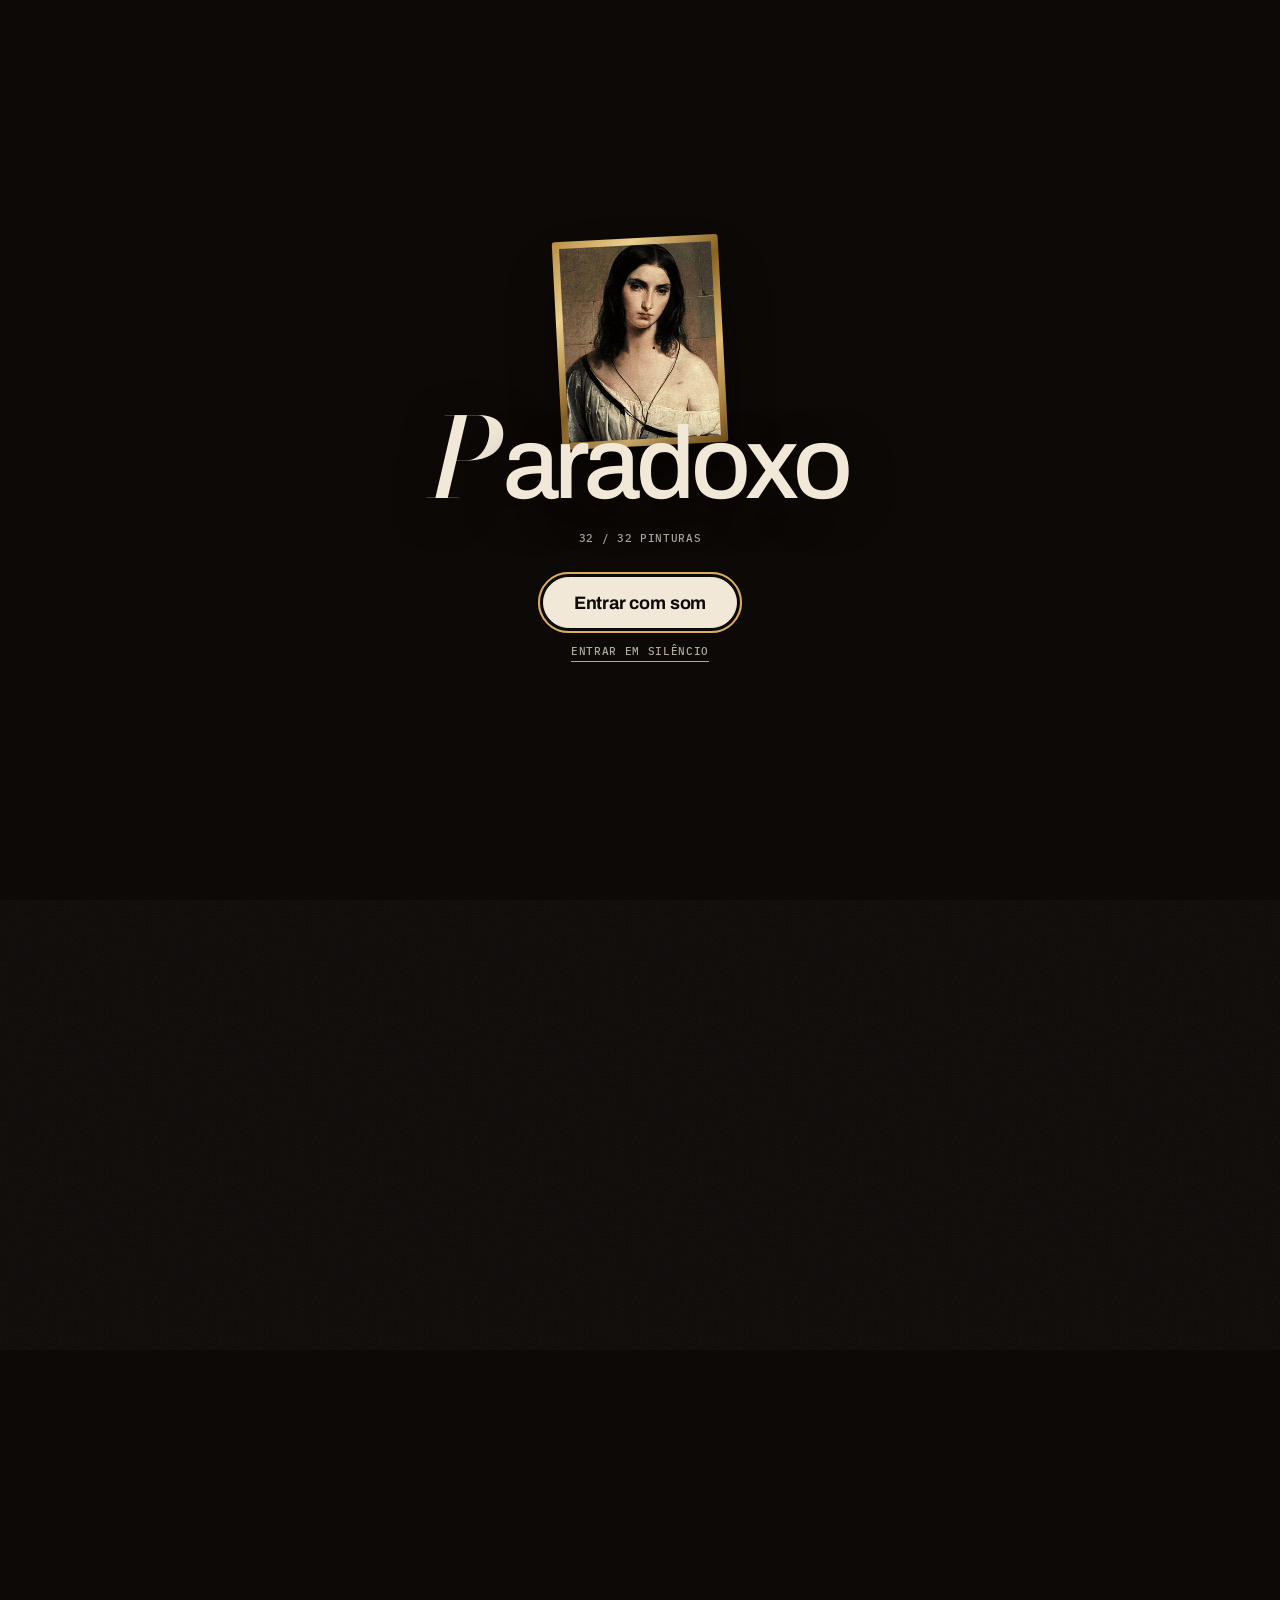
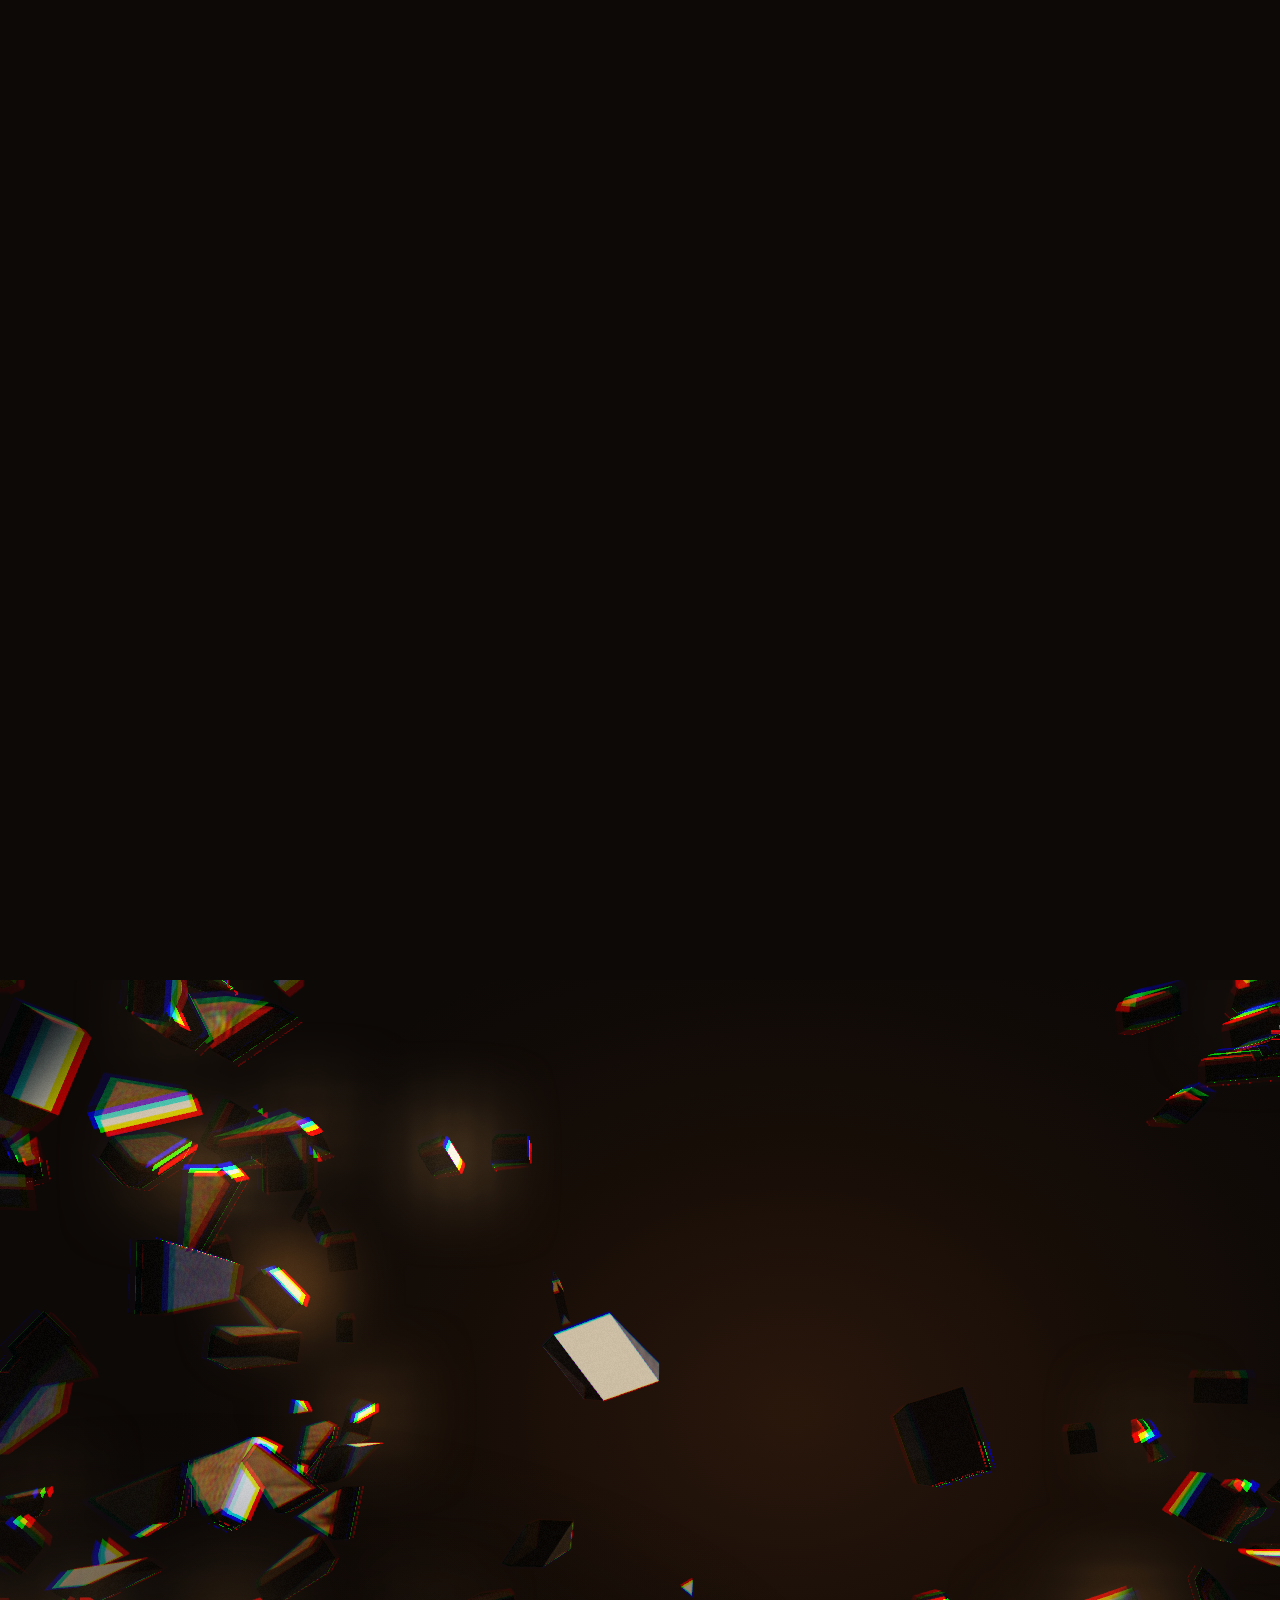
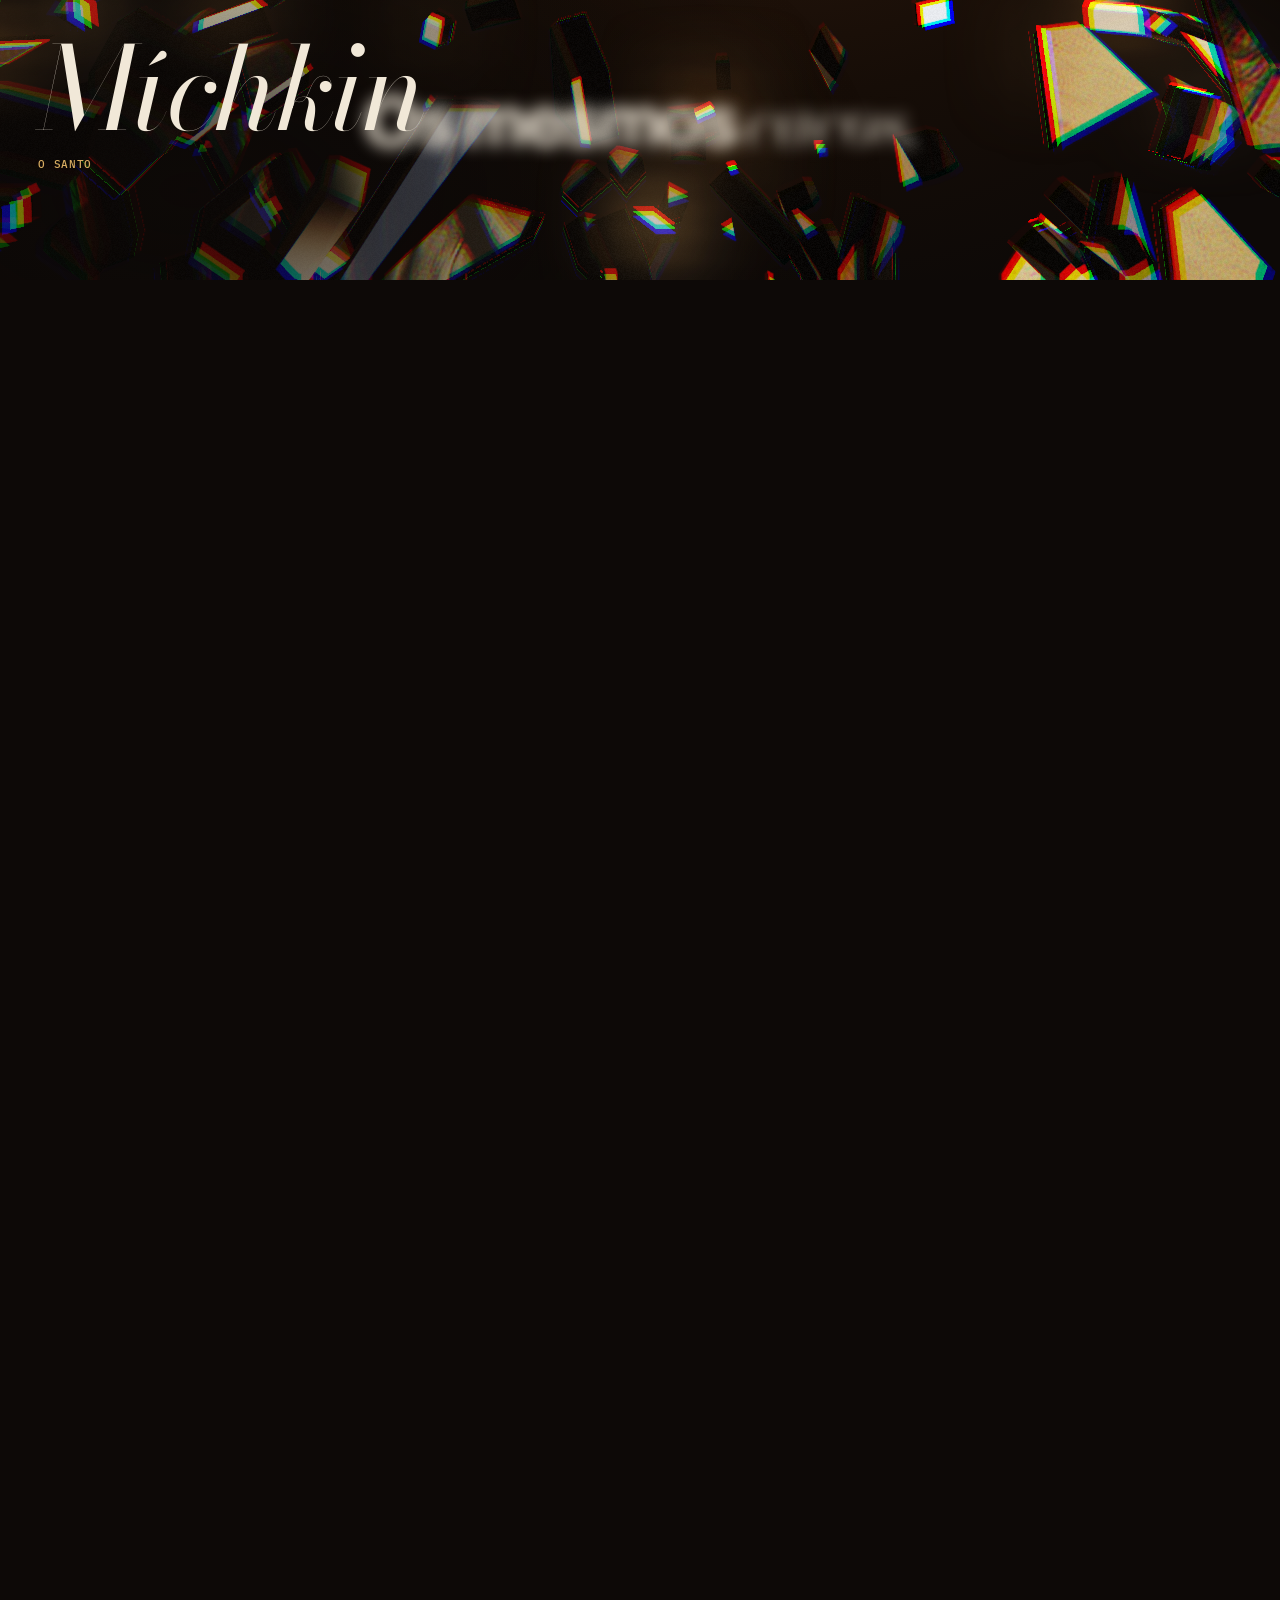
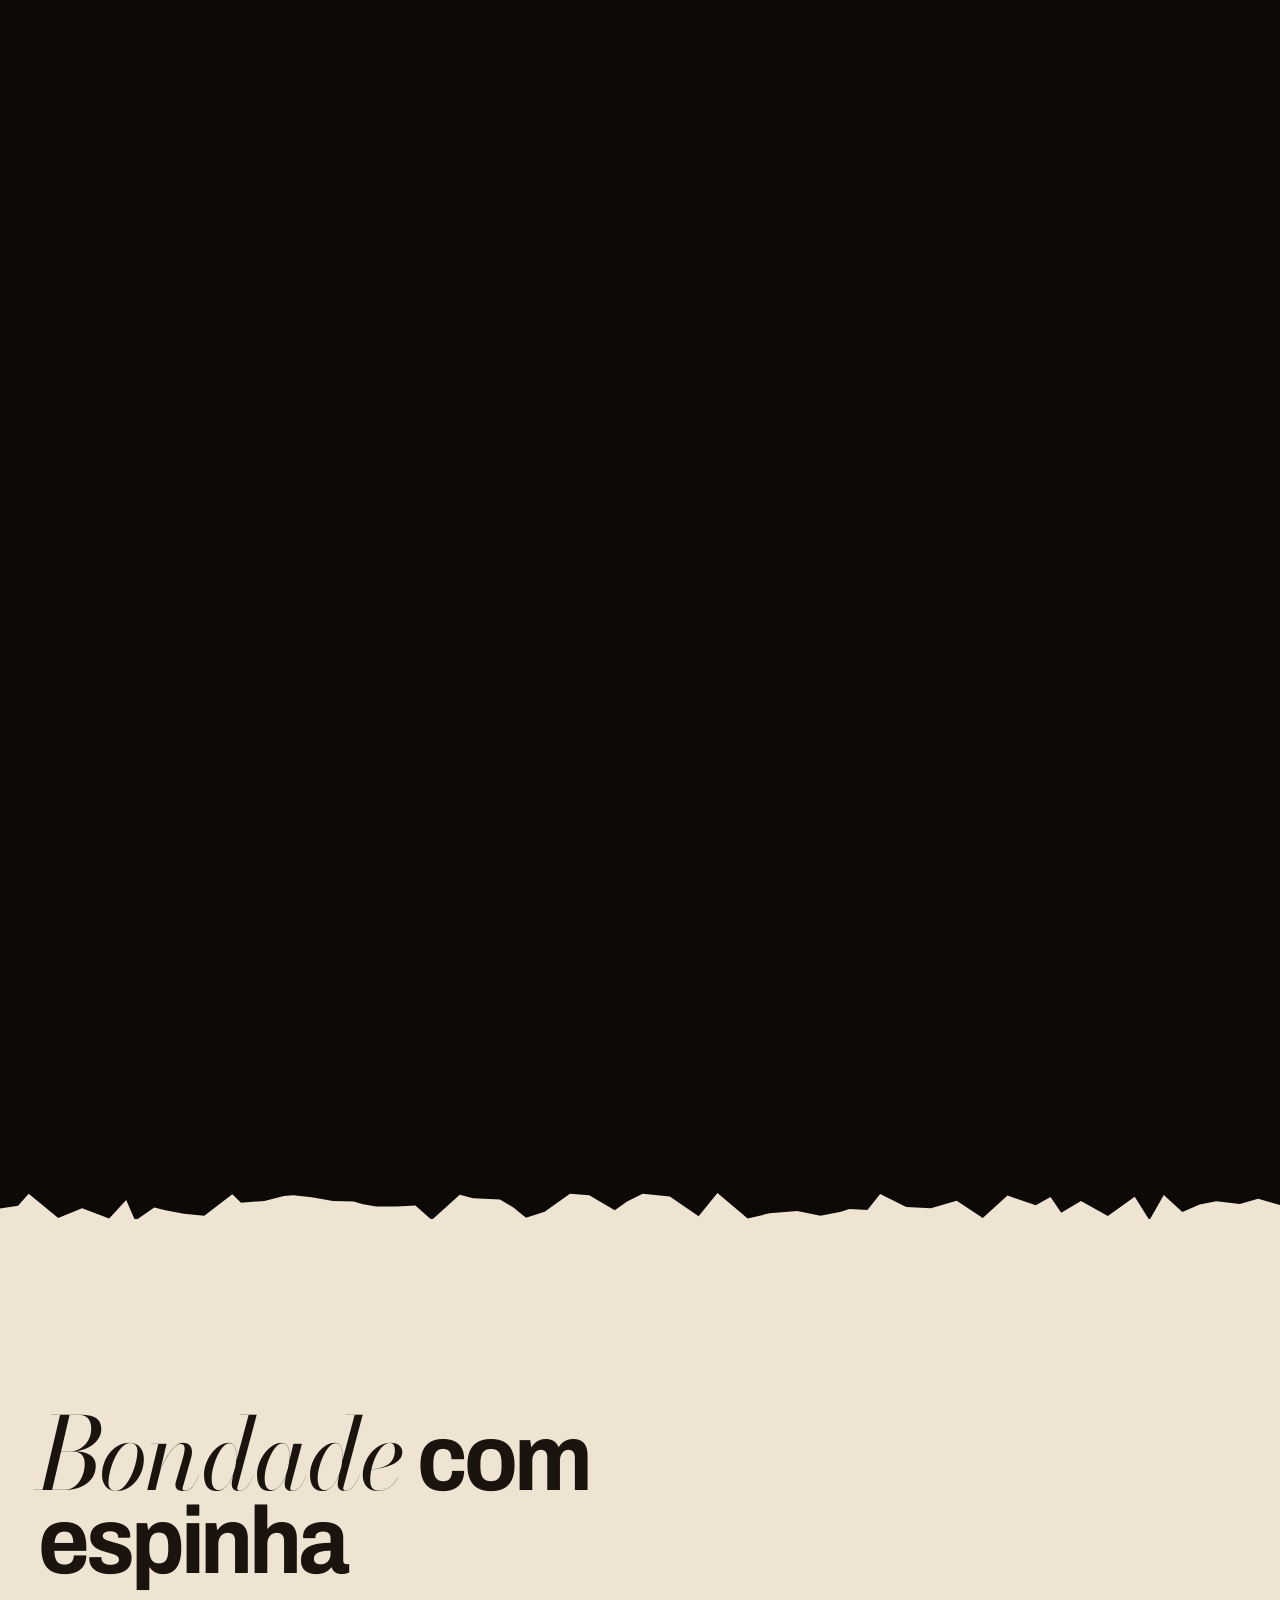
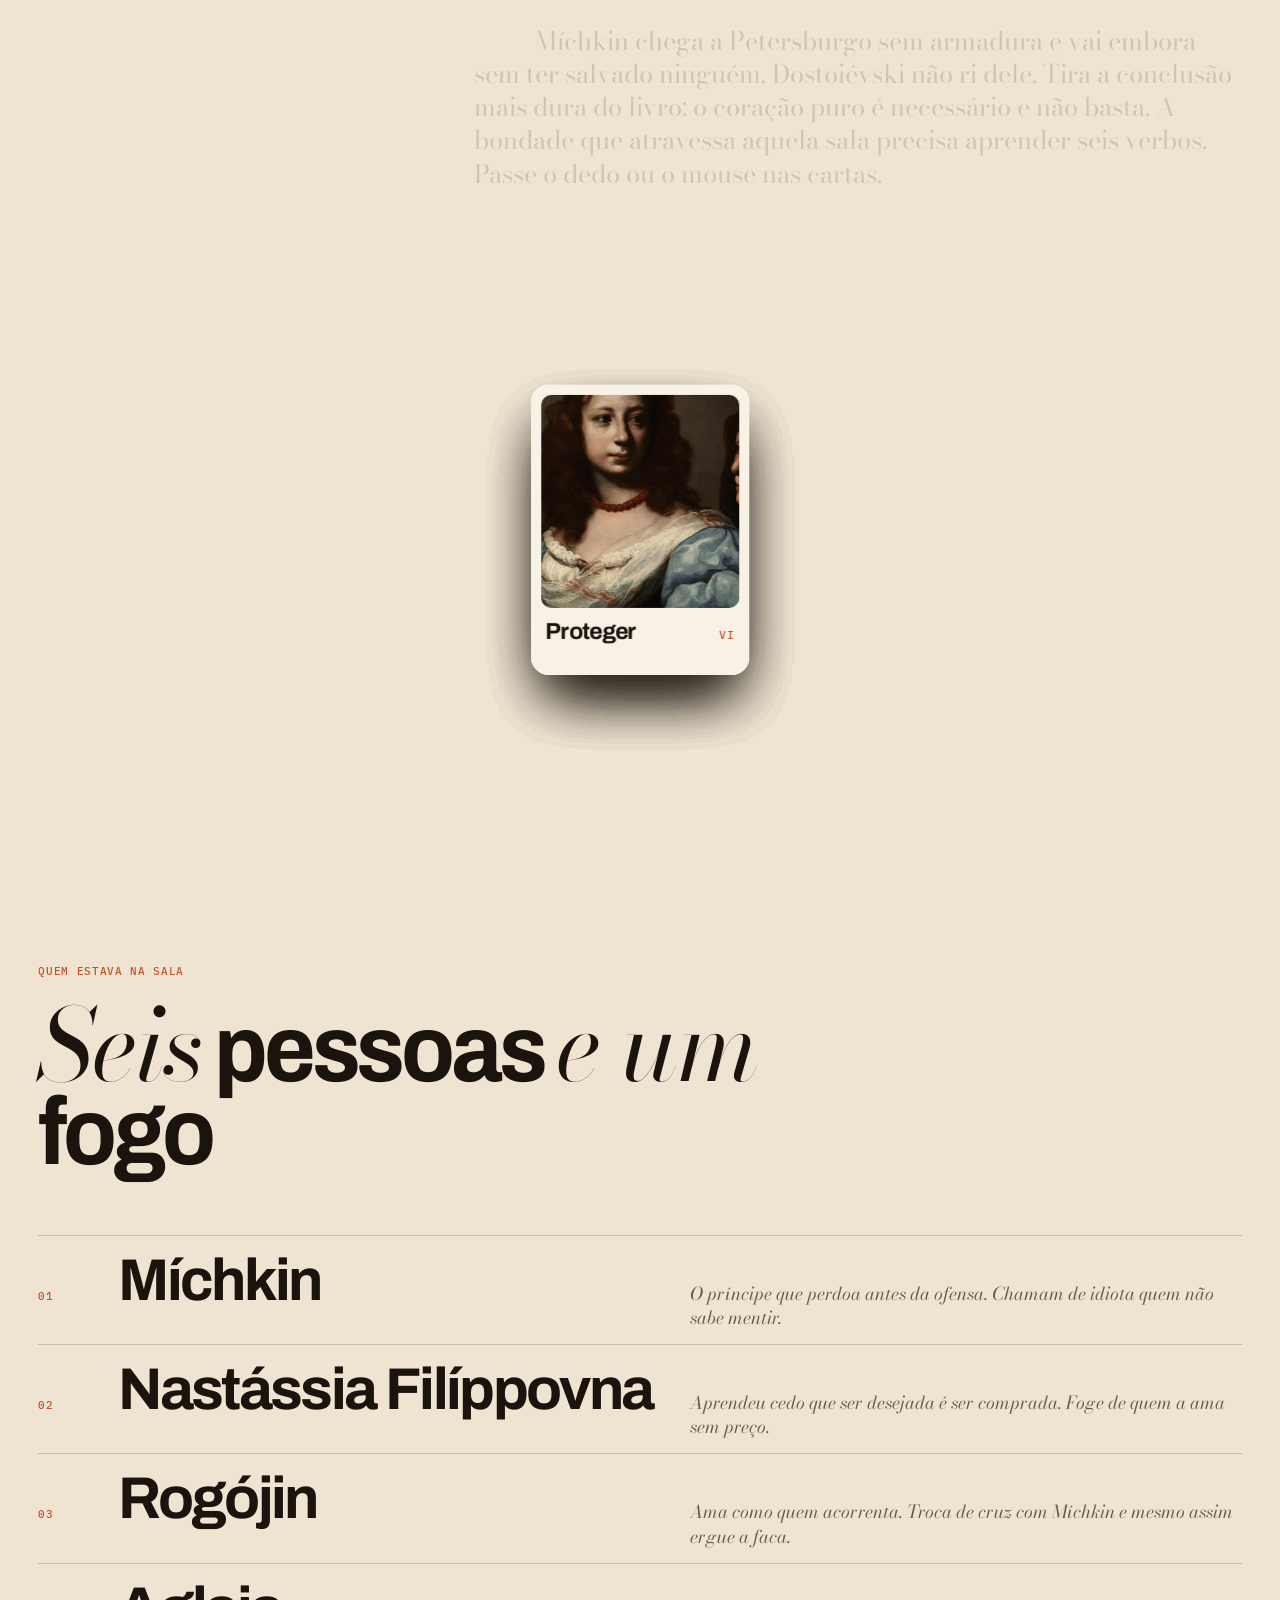
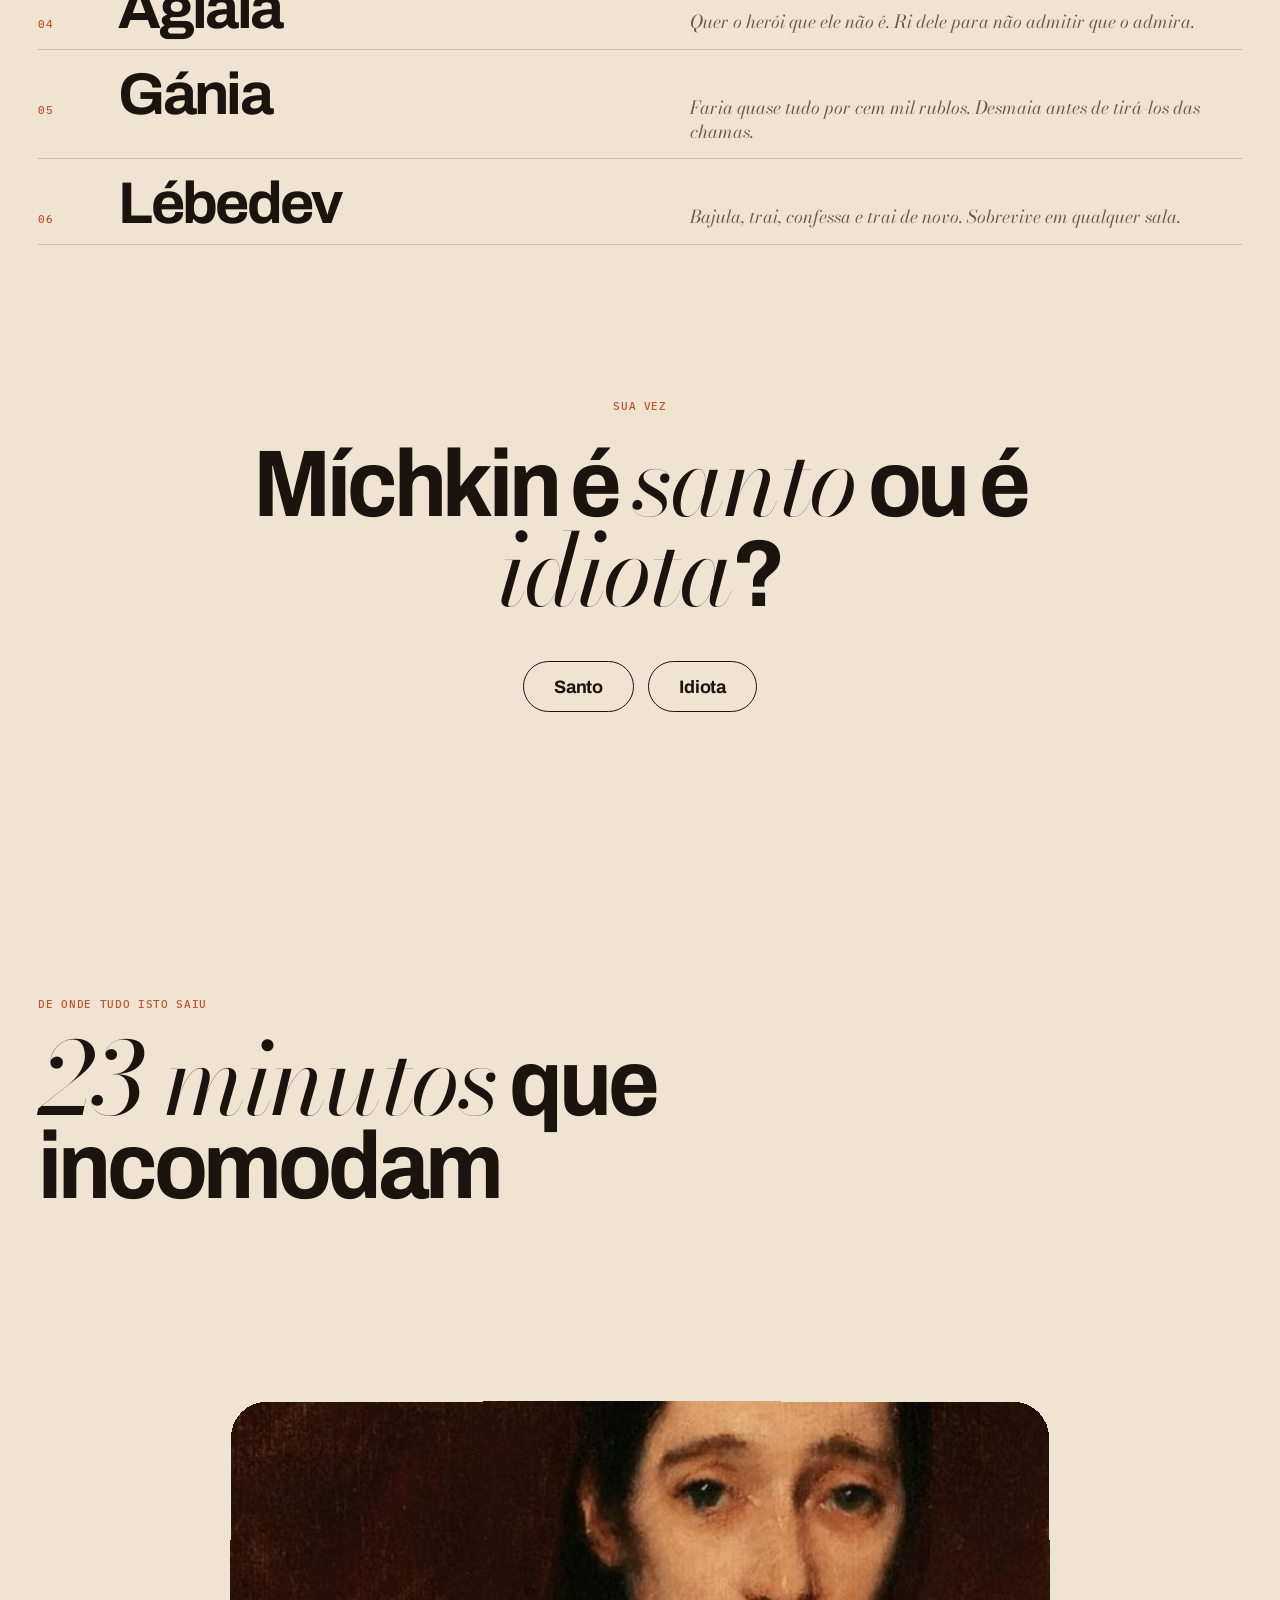
==== commit d82a7c11: "Paradoxo: portas num objeto impossível e identidade própria para o Montaigne - index.html vira um mu" ====
--- a/idiota.html
+++ b/idiota.html
@@ -3,10 +3,10 @@
 <head>
 <meta charset="utf-8">
 <meta name="viewport" content="width=device-width, initial-scale=1, viewport-fit=cover">
-<title>O Paradoxo — ser bom é suficiente?</title>
+<title>Paradoxo — O Idiota: ser bom é suficiente?</title>
 <meta name="description" content="O Idiota, de Dostoiévski, contado com as pinturas do vídeo “O Paradoxo de Ser uma Boa Pessoa”: por que a bondade parece fraqueza num mundo corrompido.">
 <meta name="theme-color" content="#0d0907">
-<meta property="og:title" content="O Paradoxo — ser bom é suficiente?">
+<meta property="og:title" content="Paradoxo — O Idiota: ser bom é suficiente?">
 <meta property="og:description" content="O Idiota, de Dostoiévski, em pinturas que flutuam.">
 <meta property="og:image" content="img/og.jpg">
 <meta property="og:type" content="website">
@@ -25,7 +25,7 @@
 
 <div class="loader" id="loader" aria-live="polite">
   <div class="loader__pic" aria-hidden="true"><img id="loadPic" src="img/paint/p15-rua.jpg" alt=""></div>
-  <p class="loader__mark"><i>O</i> Paradoxo</p>
+  <p class="loader__mark"><i>P</i>aradoxo</p>
   <p class="mono loader__n"><span id="loadN">00</span> / 32 pinturas</p>
   <div class="loader__go">
     <button class="pill pill--glow" id="enterSnd" type="button">Entrar com som</button>
@@ -34,7 +34,7 @@
 </div>
 
 <header class="hdr" id="hdr">
-  <a class="hdr__mark" href="index.html" aria-label="Voltar ao lobby dos paradoxos"><i>O</i><span>Paradoxo</span><small class="mono">de ser bom</small></a>
+  <a class="hdr__mark" href="index.html" aria-label="Paradoxo, voltar às portas"><i>P</i><span>aradoxo</span><small class="mono">I · O Idiota</small></a>
   <nav class="hdr__nav mono" aria-label="Seções">
     <a href="#forte">A bondade forte</a>
     <a href="#quem">Quem é quem</a>
@@ -49,7 +49,7 @@
   <a href="#forte"><span class="mono">II</span>A bondade forte</a>
   <a href="#quem"><span class="mono">III</span>Quem é quem</a>
   <a href="#video"><span class="mono">IV</span>O vídeo</a>
-  <a href="index.html"><span class="mono">←</span>Outros paradoxos</a>
+  <a href="index.html"><span class="mono">←</span>As outras portas</a>
 </nav>
 
 <ol class="index mono" id="index" aria-hidden="true">
@@ -193,7 +193,7 @@
         <p><span class="mono">Vídeo</span>A Psique, 15 de março de 2026</p>
         <p><span class="mono">Livro</span>O Idiota, Fiódor Dostoiévski, 1869</p>
         <p><span class="mono">Imagens</span>As pinturas que o vídeo usa, recortadas e postas para flutuar</p>
-        <p><span class="mono">Outros</span><a href="index.html">Voltar ao lobby dos paradoxos</a></p>
+        <p><span class="mono">Outros</span><a href="index.html">Voltar às portas do Paradoxo</a></p>
         <p><span class="mono">Mande para</span><button class="copy" type="button" data-copy="https://www.youtube.com/watch?v=7dcqp1zuZd4">alguém que é bom demais</button><span class="copied mono" aria-live="polite"></span></p>
       </div>
       <a class="next" href="montaigne.html"><img src="montaigne/img/paint/m18-colina.jpg" alt="" loading="lazy"><span class="mono">Próximo paradoxo · Montaigne</span><b><em class="sw">Solte.</em> Por que tudo melhora quando você para de apertar</b><i aria-hidden="true">→</i></a>
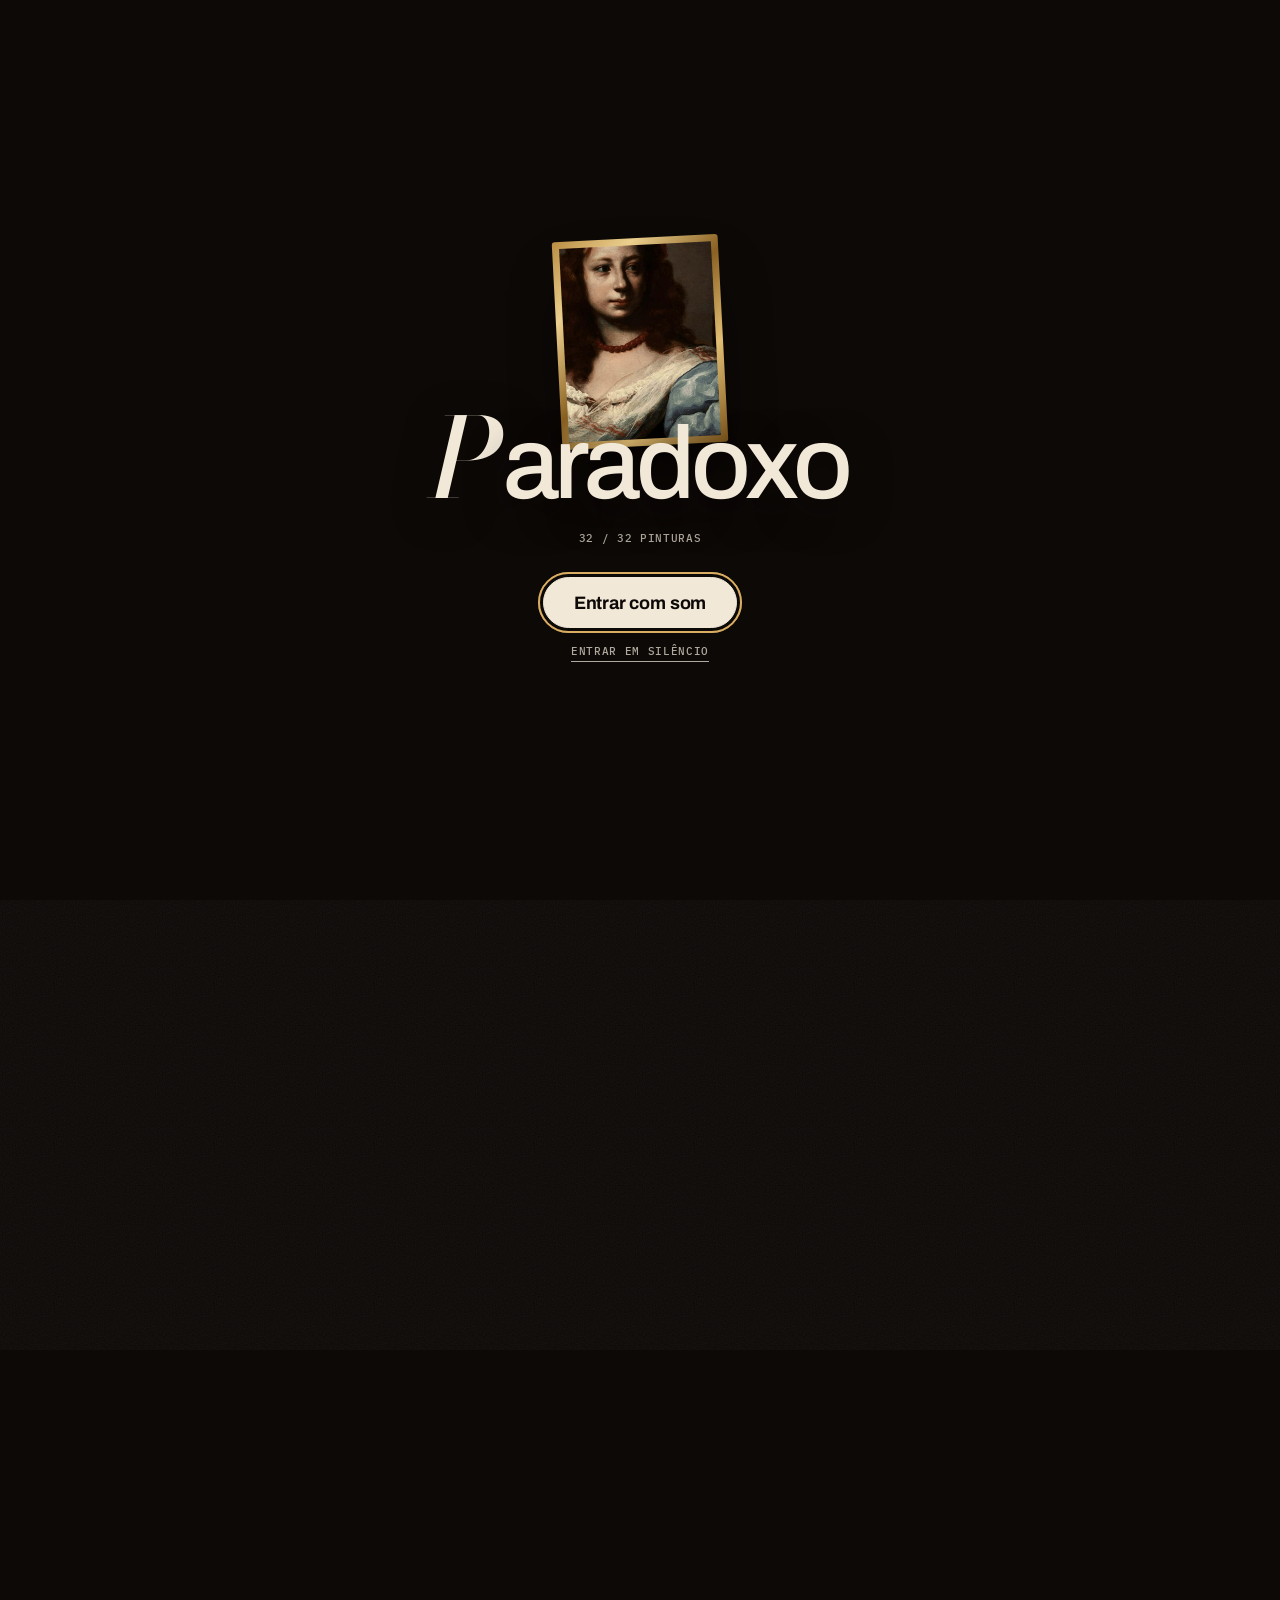
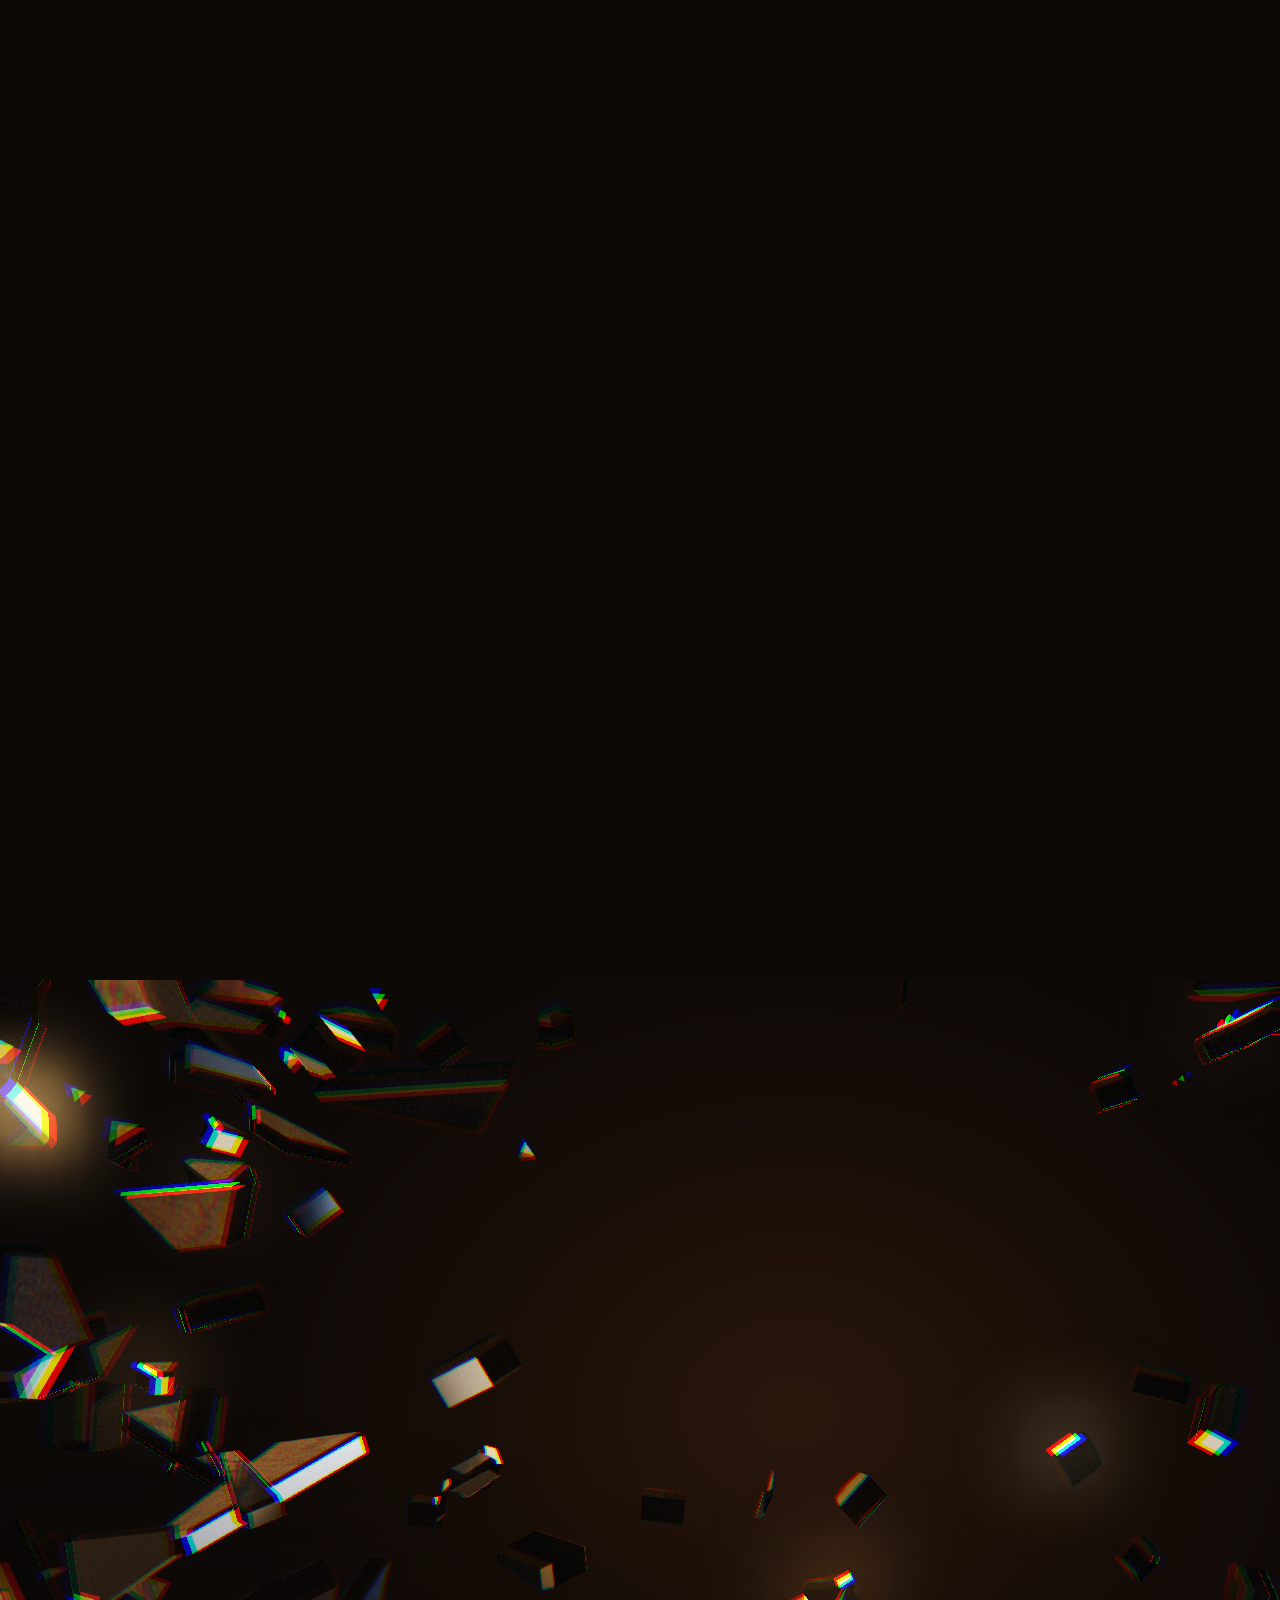
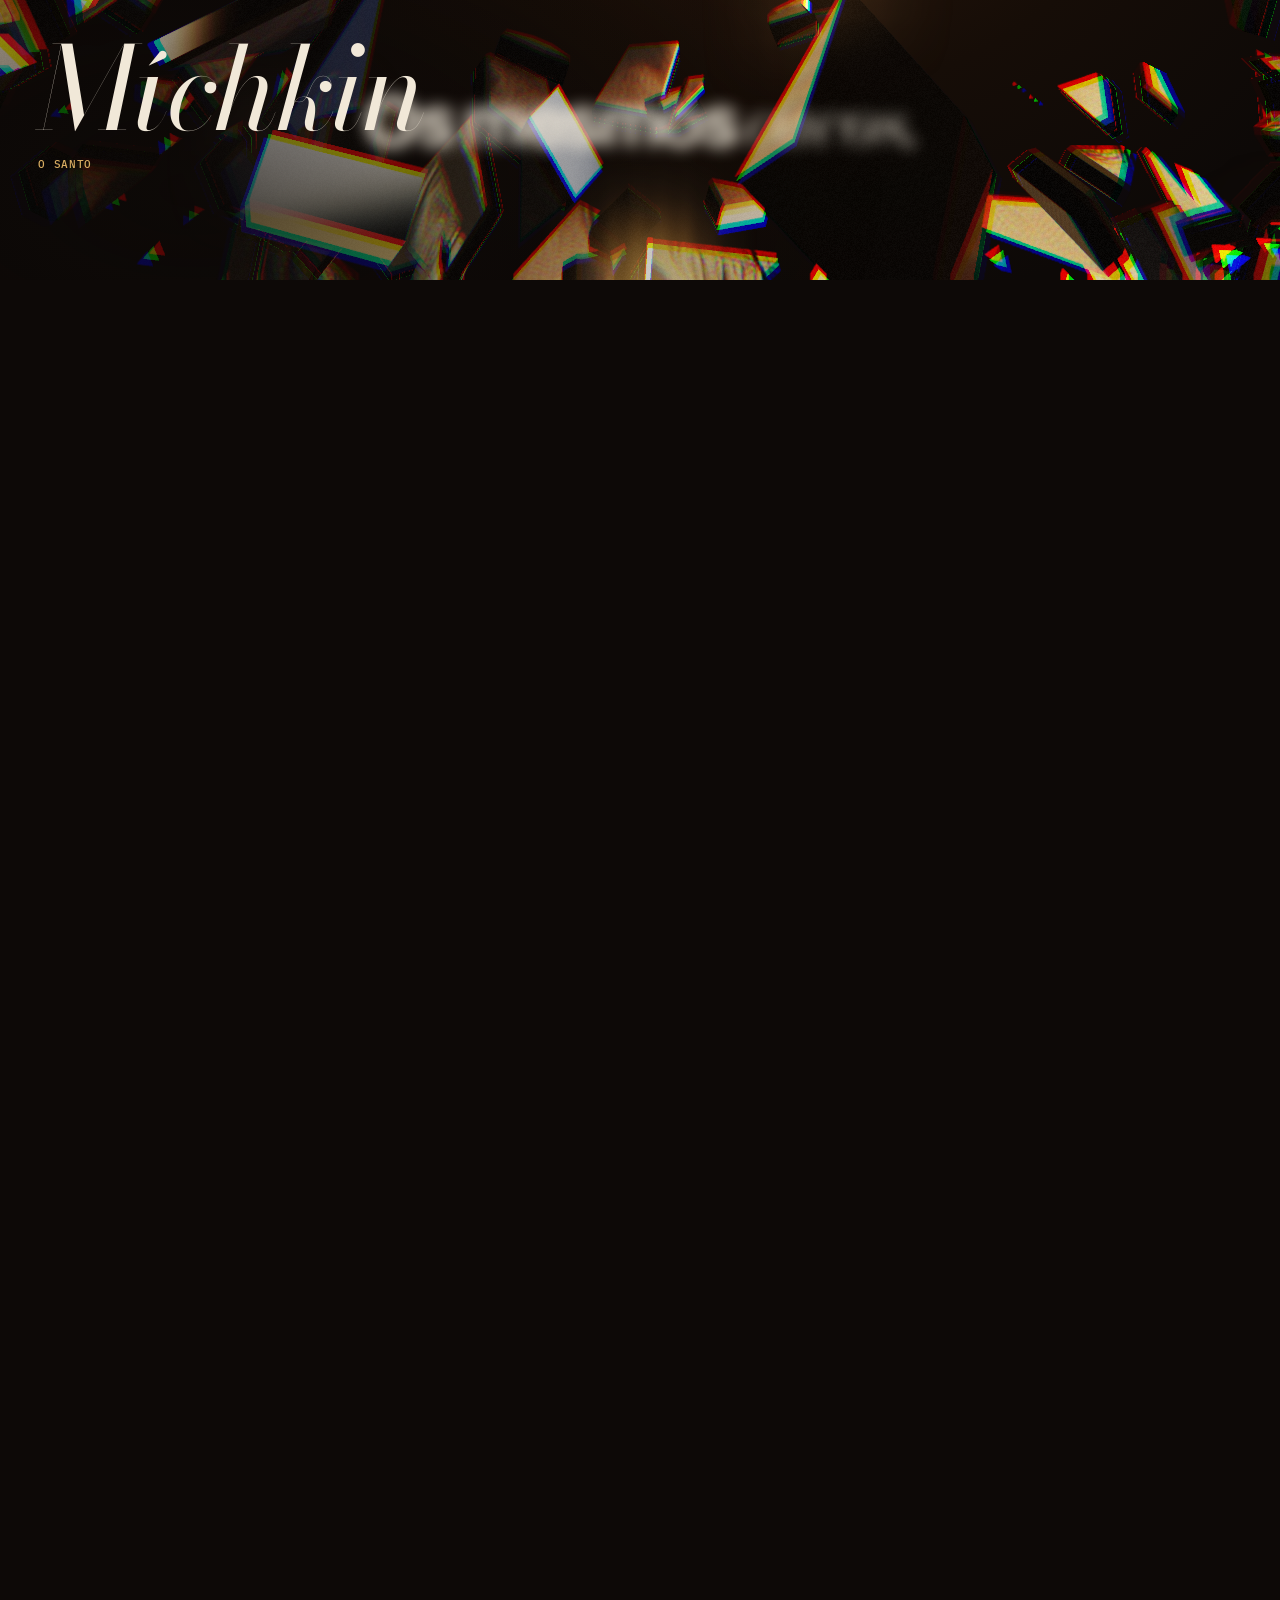
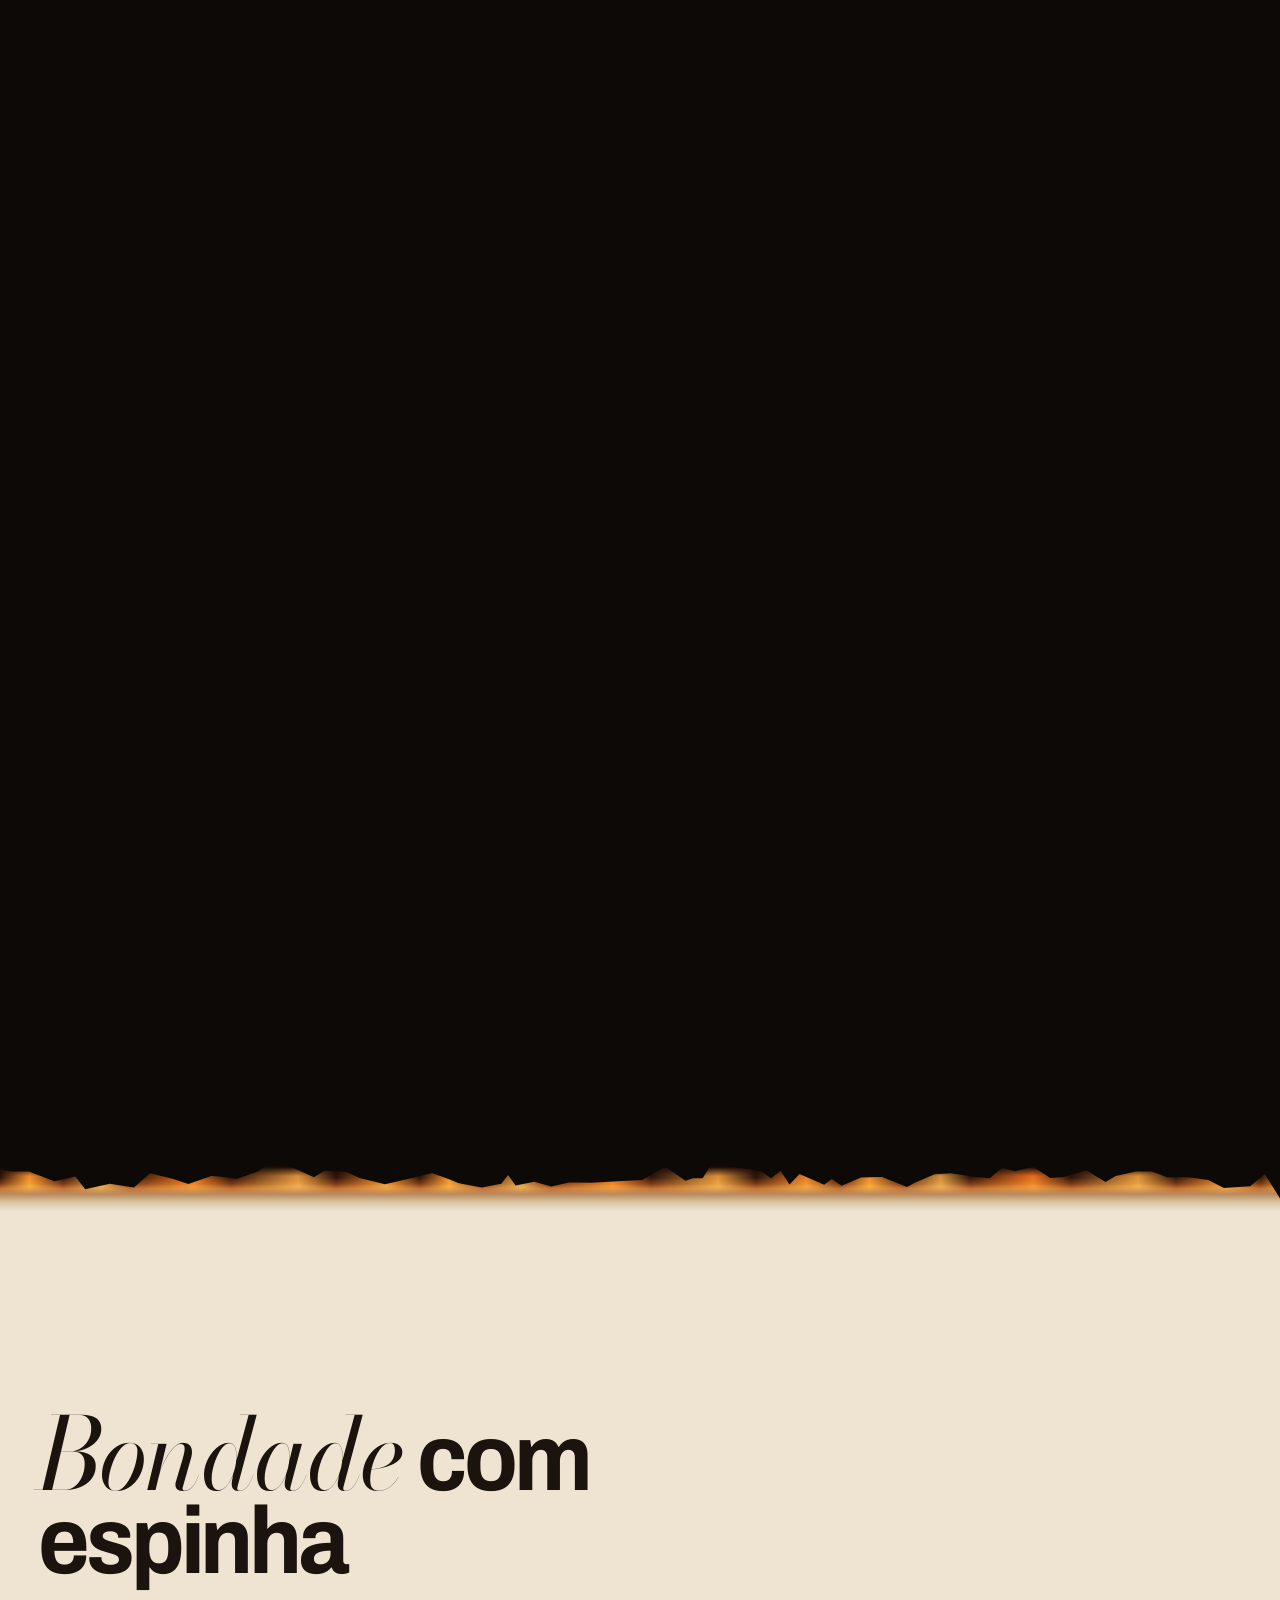
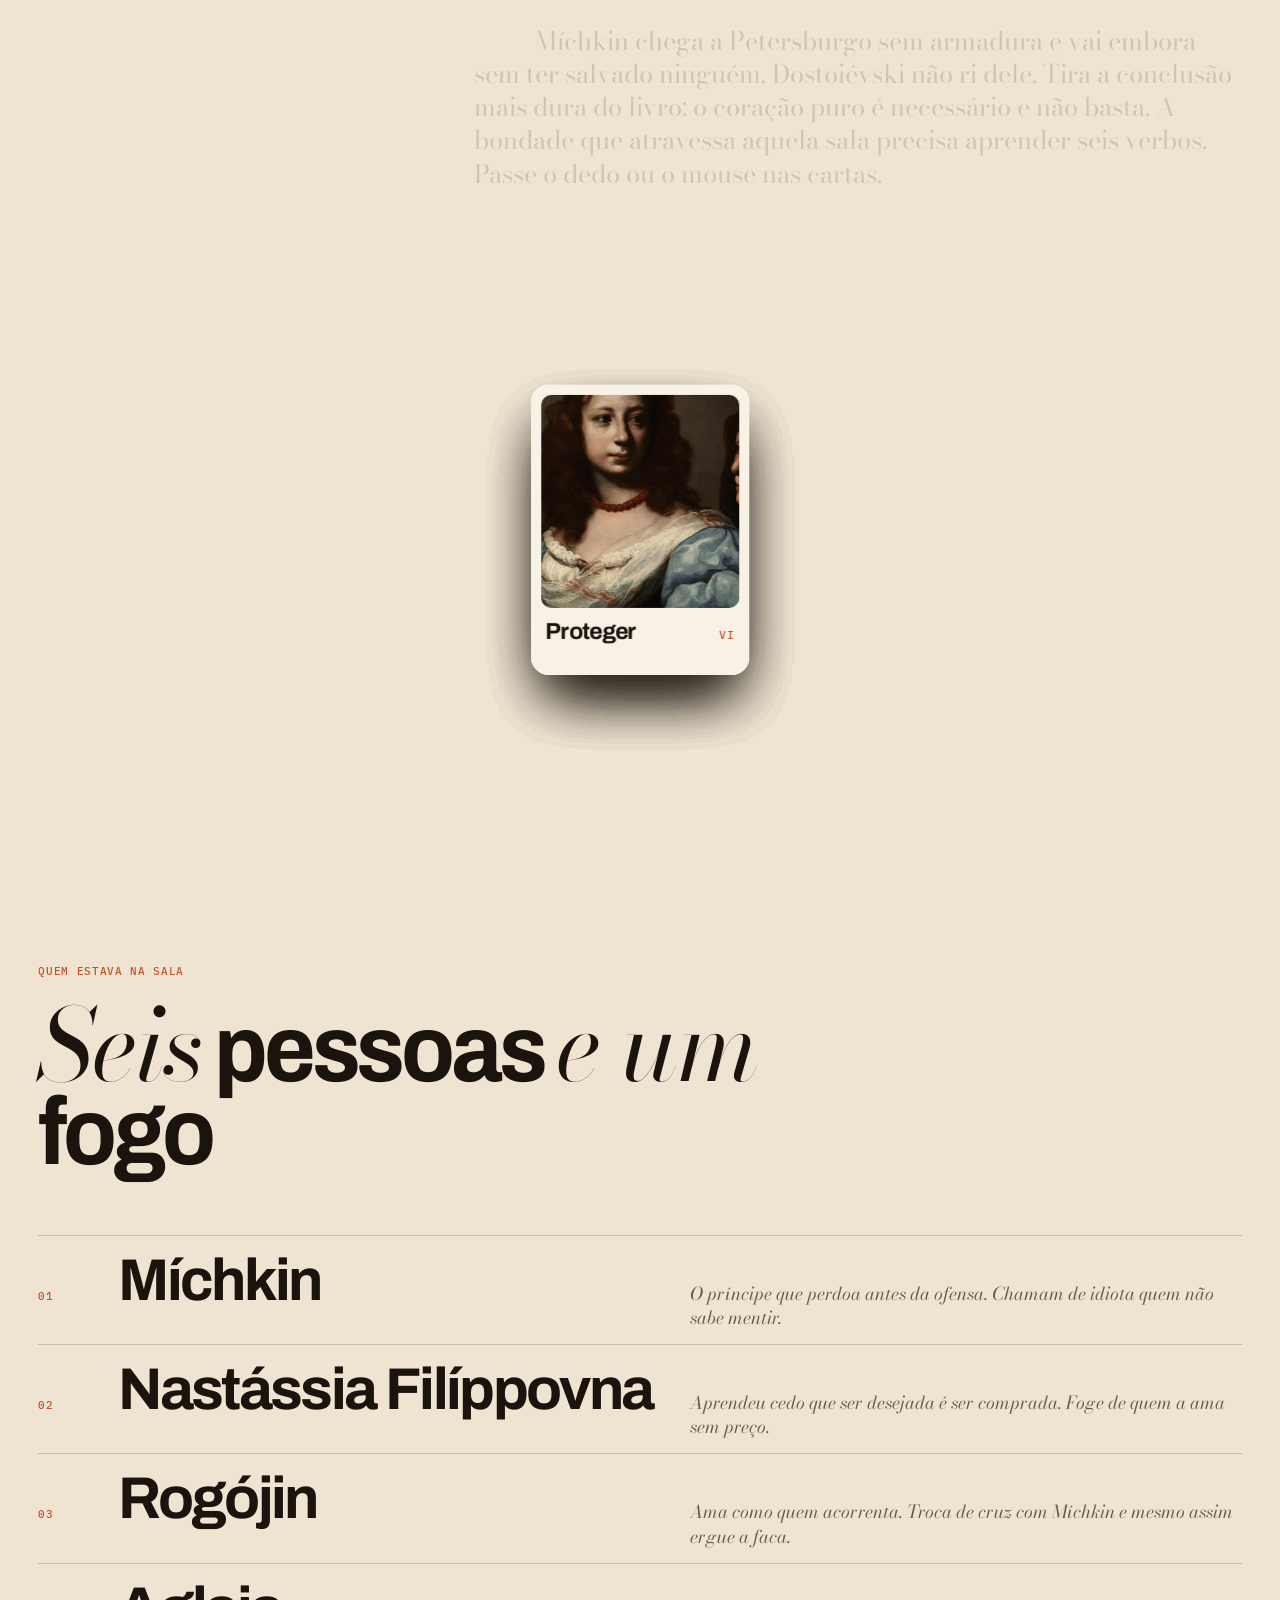
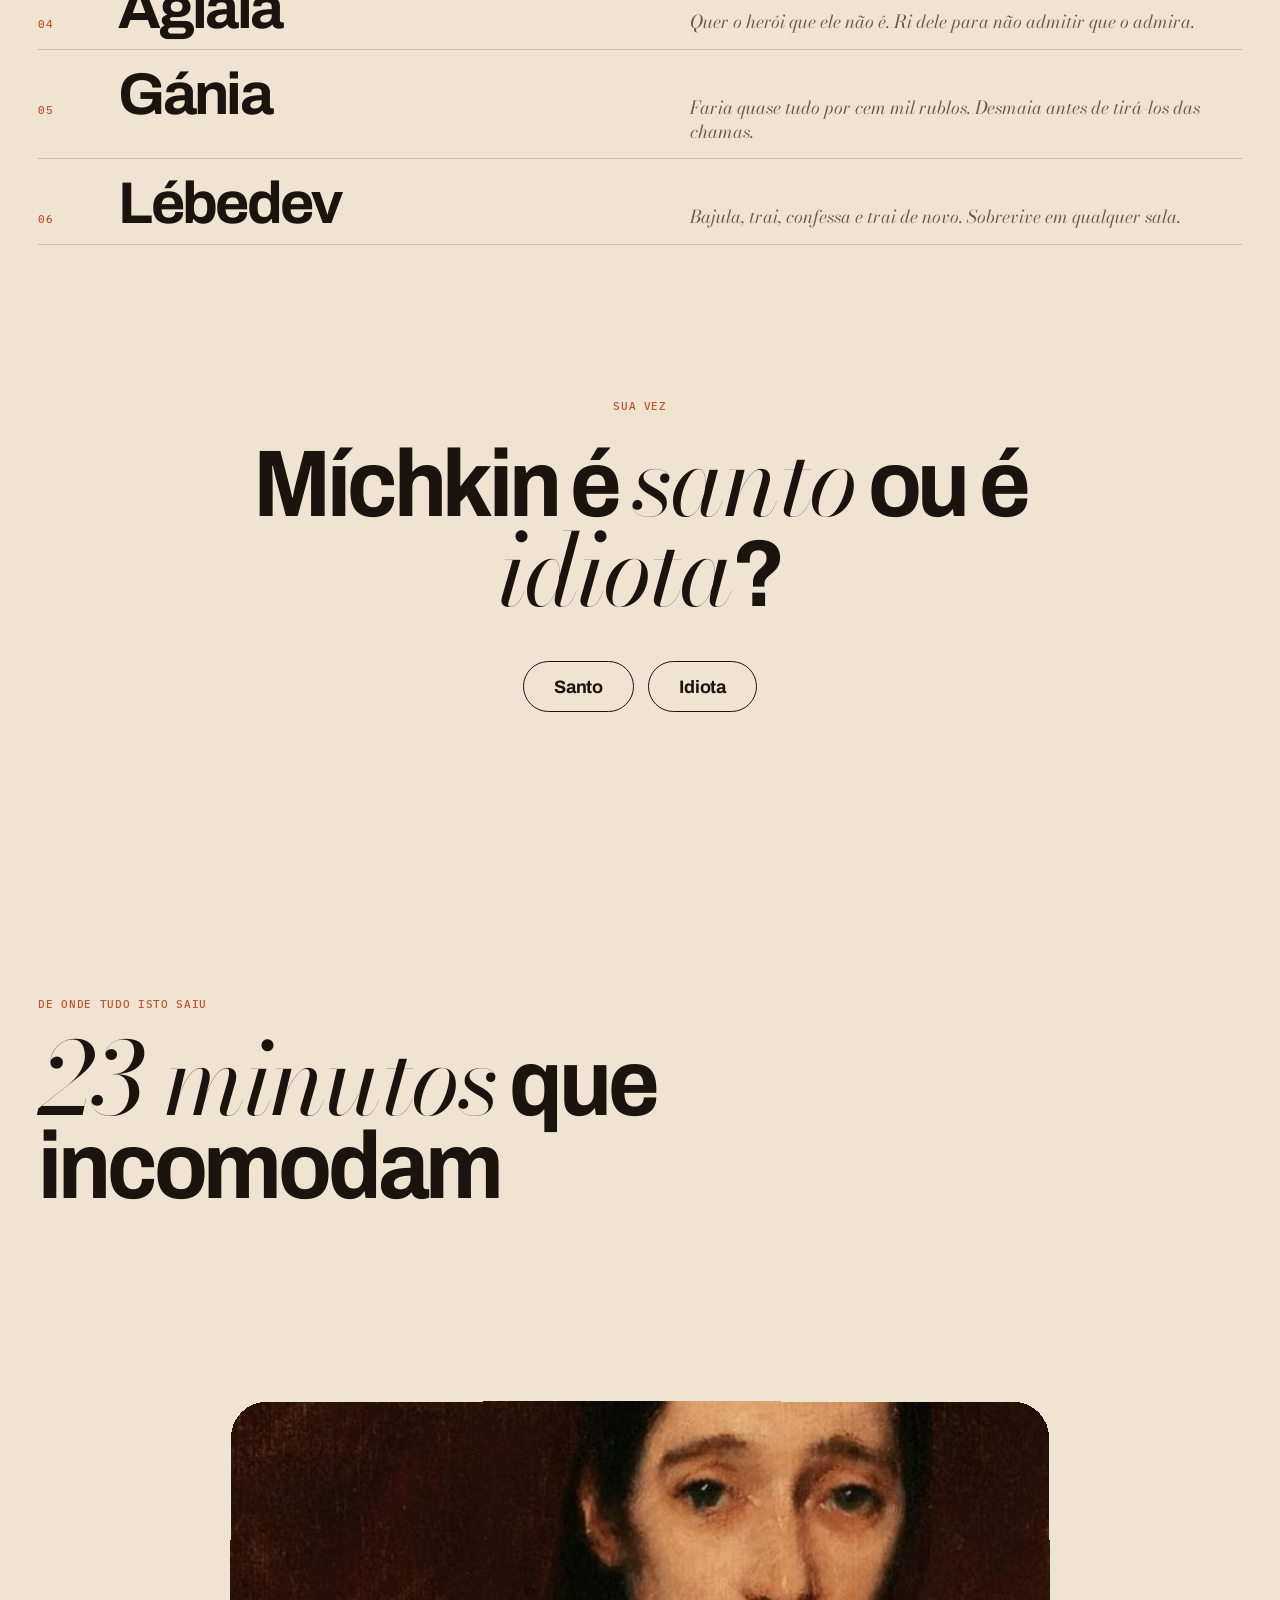
==== commit aeaa5c9e: "Idiota: vela que segue a mão, fósforo na abertura, letras que queimam, papel em brasa e imagens que " ====
--- a/idiota.html
+++ b/idiota.html
@@ -14,6 +14,7 @@
 <link rel="preload" href="fonts/archivo.woff2" as="font" type="font/woff2" crossorigin>
 <link rel="preload" href="fonts/bodoni-italic.woff2" as="font" type="font/woff2" crossorigin>
 <link rel="stylesheet" href="src/styles.css">
+<link rel="stylesheet" href="src/idiota.css">
 <script type="application/ld+json">
 {"@context":"https://schema.org","@type":"CreativeWork","name":"O Paradoxo de Ser uma Boa Pessoa","about":{"@type":"Book","name":"O Idiota","author":{"@type":"Person","name":"Fiódor Dostoiévski"},"datePublished":"1869"},"inLanguage":"pt-BR","citation":{"@type":"VideoObject","name":"O Paradoxo de Ser uma Boa Pessoa | O Alerta de Dostoiévski para a Sociedade","url":"https://www.youtube.com/watch?v=7dcqp1zuZd4","uploadDate":"2026-03-15"}}
 </script>
@@ -158,7 +159,7 @@
         <li data-img="img/cut/p11-cabisbaixo.webp"><span class="mono">05</span><b>Gánia</b><i>Faria quase tudo por cem mil rublos. Desmaia antes de tirá-los das chamas.</i></li>
         <li data-img="img/cut/p07-flor.webp"><span class="mono">06</span><b>Lébedev</b><i>Bajula, trai, confessa e trai de novo. Sobrevive em qualquer sala.</i></li>
       </ul>
-      <img class="cast__peek" id="peek" alt="" aria-hidden="true">
+      <div class="cast__peek" id="peek" aria-hidden="true"><img alt=""></div>
     </section>
 
     <section class="pick" aria-labelledby="pickT">
--- a/src/idiota.css
+++ b/src/idiota.css
@@ -0,0 +1,52 @@
+/* Identidade do Idiota: fogo, brasa e papel chamuscado (só nesta página) */
+
+/* títulos das cenas: as letras viram cinza e sobem, sem máscara cortando */
+.st .w { clip-path: none; }
+.st .ch { will-change: transform, opacity; }
+
+/* papel que ainda queima na borda */
+.tear { top: -54px; height: 56px;
+  background: linear-gradient(180deg, #170b05 0%, #2a1209 22%, #7a3a14 34%, #c27236 42%, #b98a5c 52%, #d8c3a0 66%, var(--paper) 82%); }
+.tear::after { content: ""; position: absolute; inset: 0; pointer-events: none;
+  background: linear-gradient(90deg, rgba(255,120,30,0) 0%, rgba(255,140,40,.95) 7%, rgba(255,120,30,0) 15%, rgba(255,170,70,.8) 24%, rgba(255,120,30,0) 31%, rgba(255,110,25,.9) 46%, rgba(255,120,30,0) 55%, rgba(255,160,60,.85) 71%, rgba(255,120,30,0) 80%, rgba(255,130,35,.9) 92%, rgba(255,120,30,0) 100%);
+  background-size: 420px 100%;
+  -webkit-mask: linear-gradient(transparent 4%, #000 20%, #000 38%, transparent 52%); mask: linear-gradient(transparent 4%, #000 20%, #000 38%, transparent 52%);
+  mix-blend-mode: screen; animation: smolder 11s linear infinite, flick 1.9s steps(5) infinite; animation-play-state: paused; }
+.page.lit .tear::after { animation-play-state: running; }
+@keyframes smolder { to { background-position: 420px 0; } }
+@keyframes flick { 0% { opacity: .95; } 30% { opacity: .62; } 55% { opacity: 1; } 75% { opacity: .7; } 100% { opacity: .9; } }
+
+.smolder { position: absolute; left: 0; right: 0; top: -60px; height: 30px; pointer-events: none; z-index: 1; }
+.smolder i { position: absolute; bottom: 0; width: 3px; height: 3px; border-radius: 50%; background: #ffc27a;
+  box-shadow: 0 0 6px 2px rgba(255, 110, 30, .75); opacity: 0; scale: var(--s);
+  animation: rise var(--t) cubic-bezier(.3, .6, .5, 1) var(--d) infinite; animation-play-state: paused; }
+.page.lit .smolder i { animation-play-state: running; }
+@keyframes rise {
+  0% { transform: translate(0, 0); opacity: 0; }
+  12% { opacity: 1; }
+  70% { opacity: .8; background: #ff7a2a; }
+  100% { transform: translate(var(--x), calc(var(--h) * -1)); opacity: 0; background: #5a2a12; }
+}
+
+/* imagens que pegam fogo ao entrar */
+.ign { position: absolute; z-index: 1; pointer-events: none; image-rendering: auto; transition: opacity .3s; }
+.next .ign { z-index: -1; }
+.player__face .ign { z-index: 0; }
+.player__face .player__play, .player__face .player__cap { z-index: 2; }
+
+/* retrato do elenco: queima por cima do papel a cada nome */
+.cast__peek { width: 260px; filter: none; }
+.cast__peek img { width: 100%; filter: drop-shadow(0 30px 40px rgba(27, 19, 13, .35)); }
+
+/* resposta da pergunta: as palavras se acendem e esfriam até a tinta */
+.pick__a.burnin .lw { display: inline-block; animation: inkburn 1.1s var(--ease) both; animation-delay: calc(var(--k) * 28ms); }
+@keyframes inkburn {
+  0% { opacity: 0; color: #ff8a3c; text-shadow: 0 0 14px rgba(255, 120, 40, .9); transform: translateY(.3em); }
+  45% { opacity: 1; color: #d2541f; text-shadow: 0 0 8px rgba(255, 120, 40, .5); }
+  100% { opacity: 1; color: var(--ink); text-shadow: none; transform: none; }
+}
+
+/* celular: o botão de copiar não fica centralizado */
+.copy { text-align: left; }
+
+@media (prefers-reduced-motion: reduce) { .smolder { display: none; } }
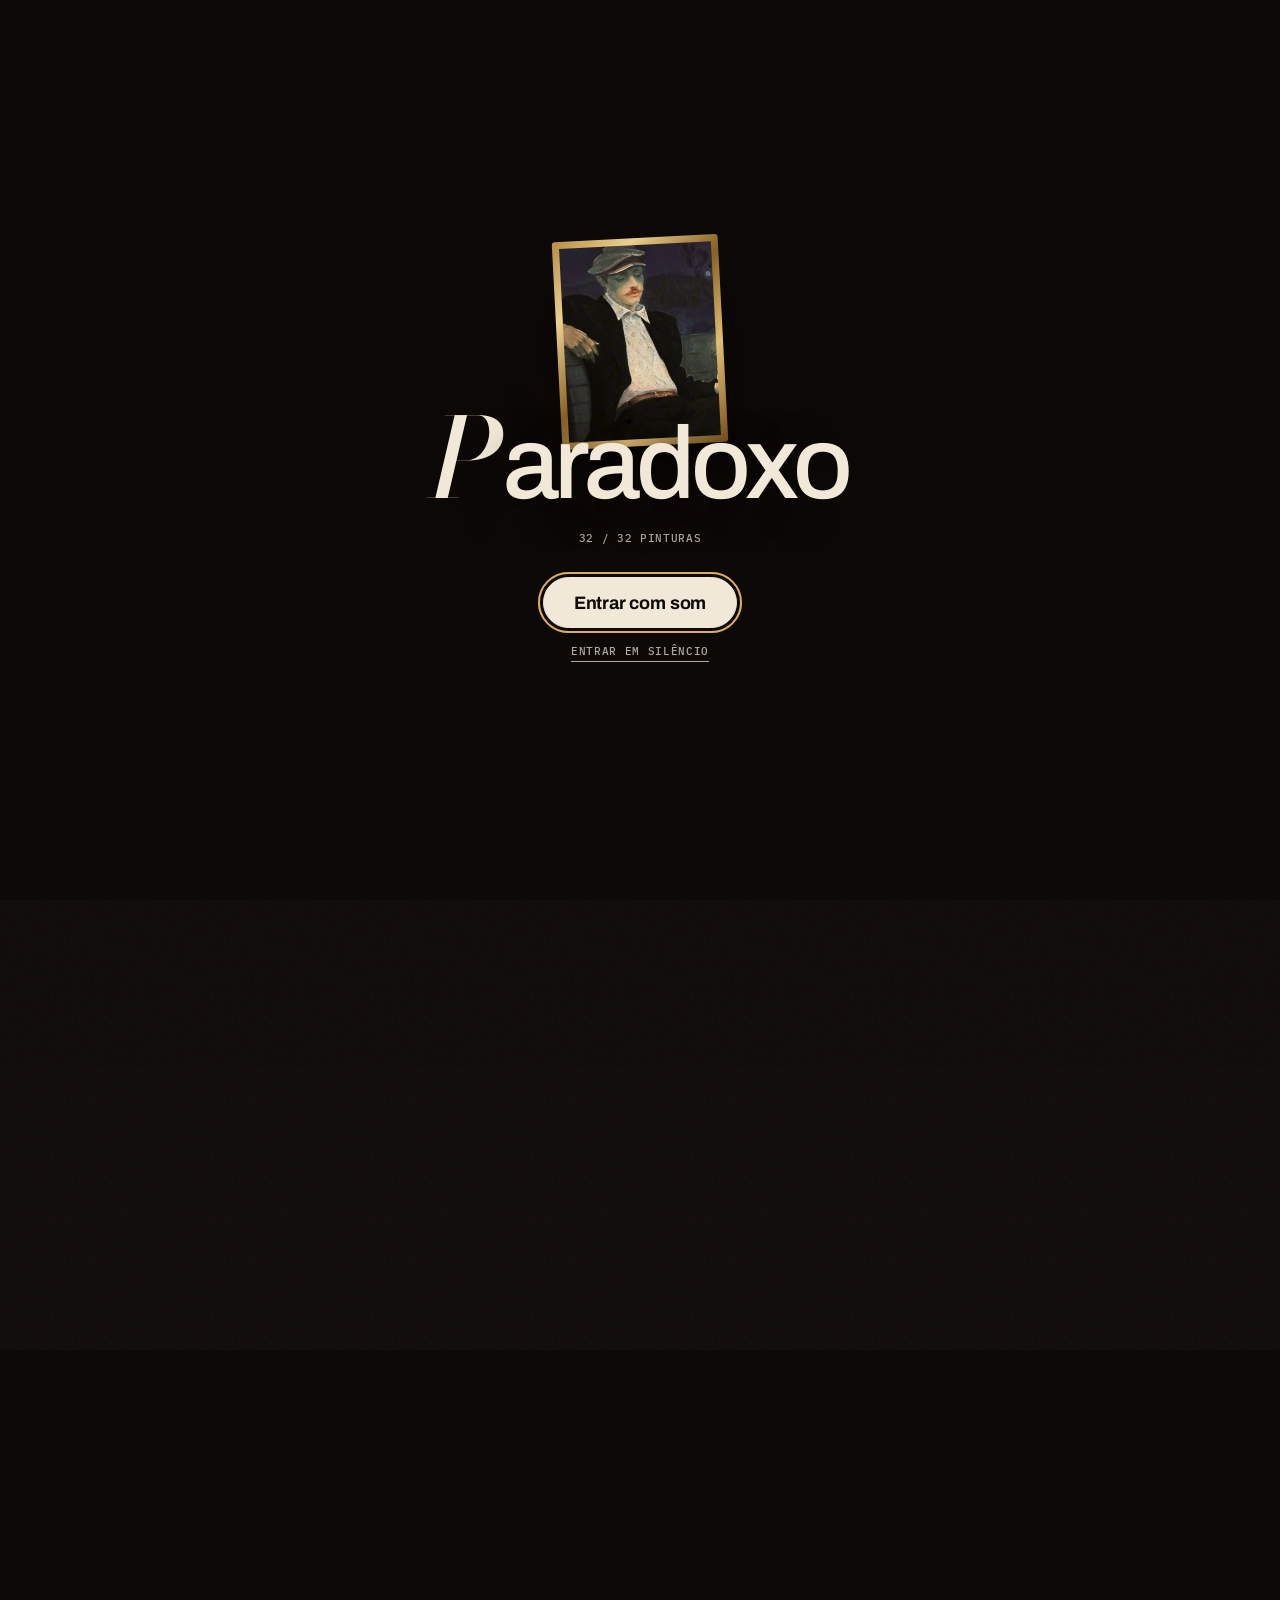
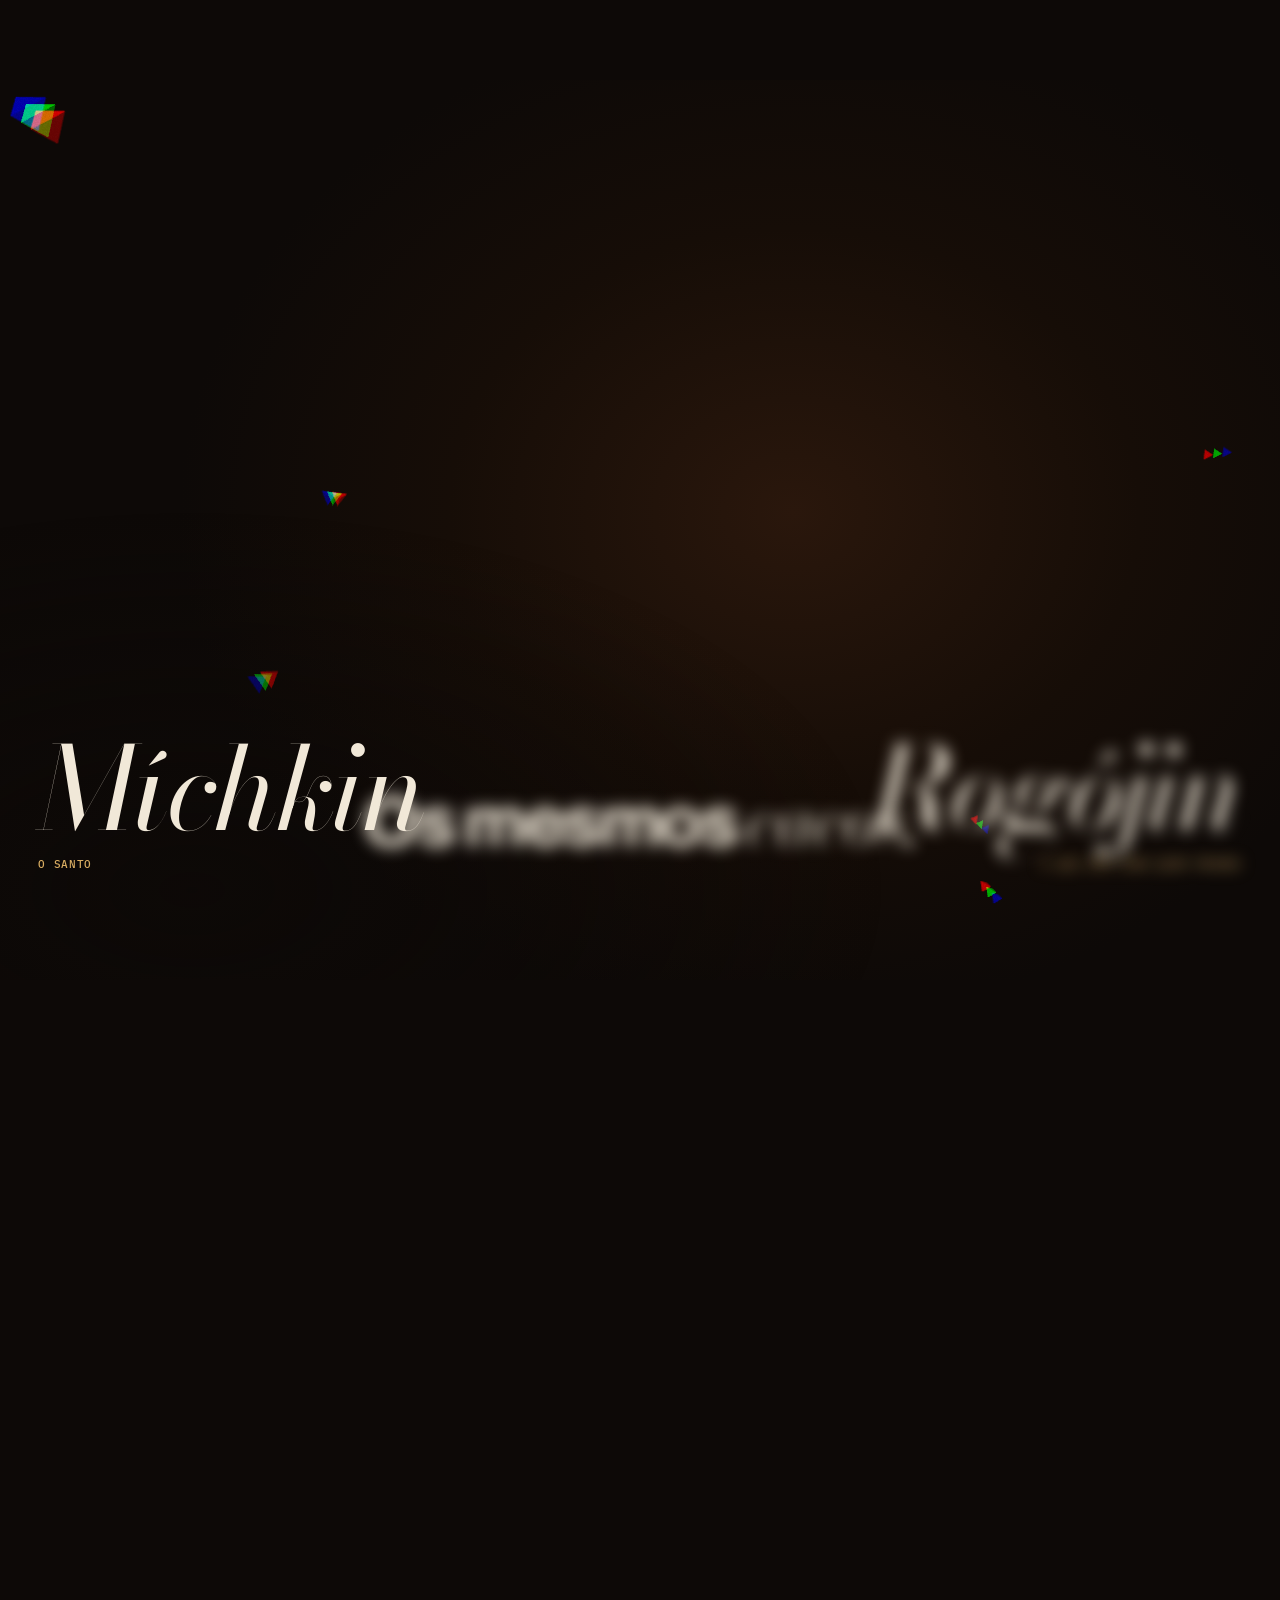
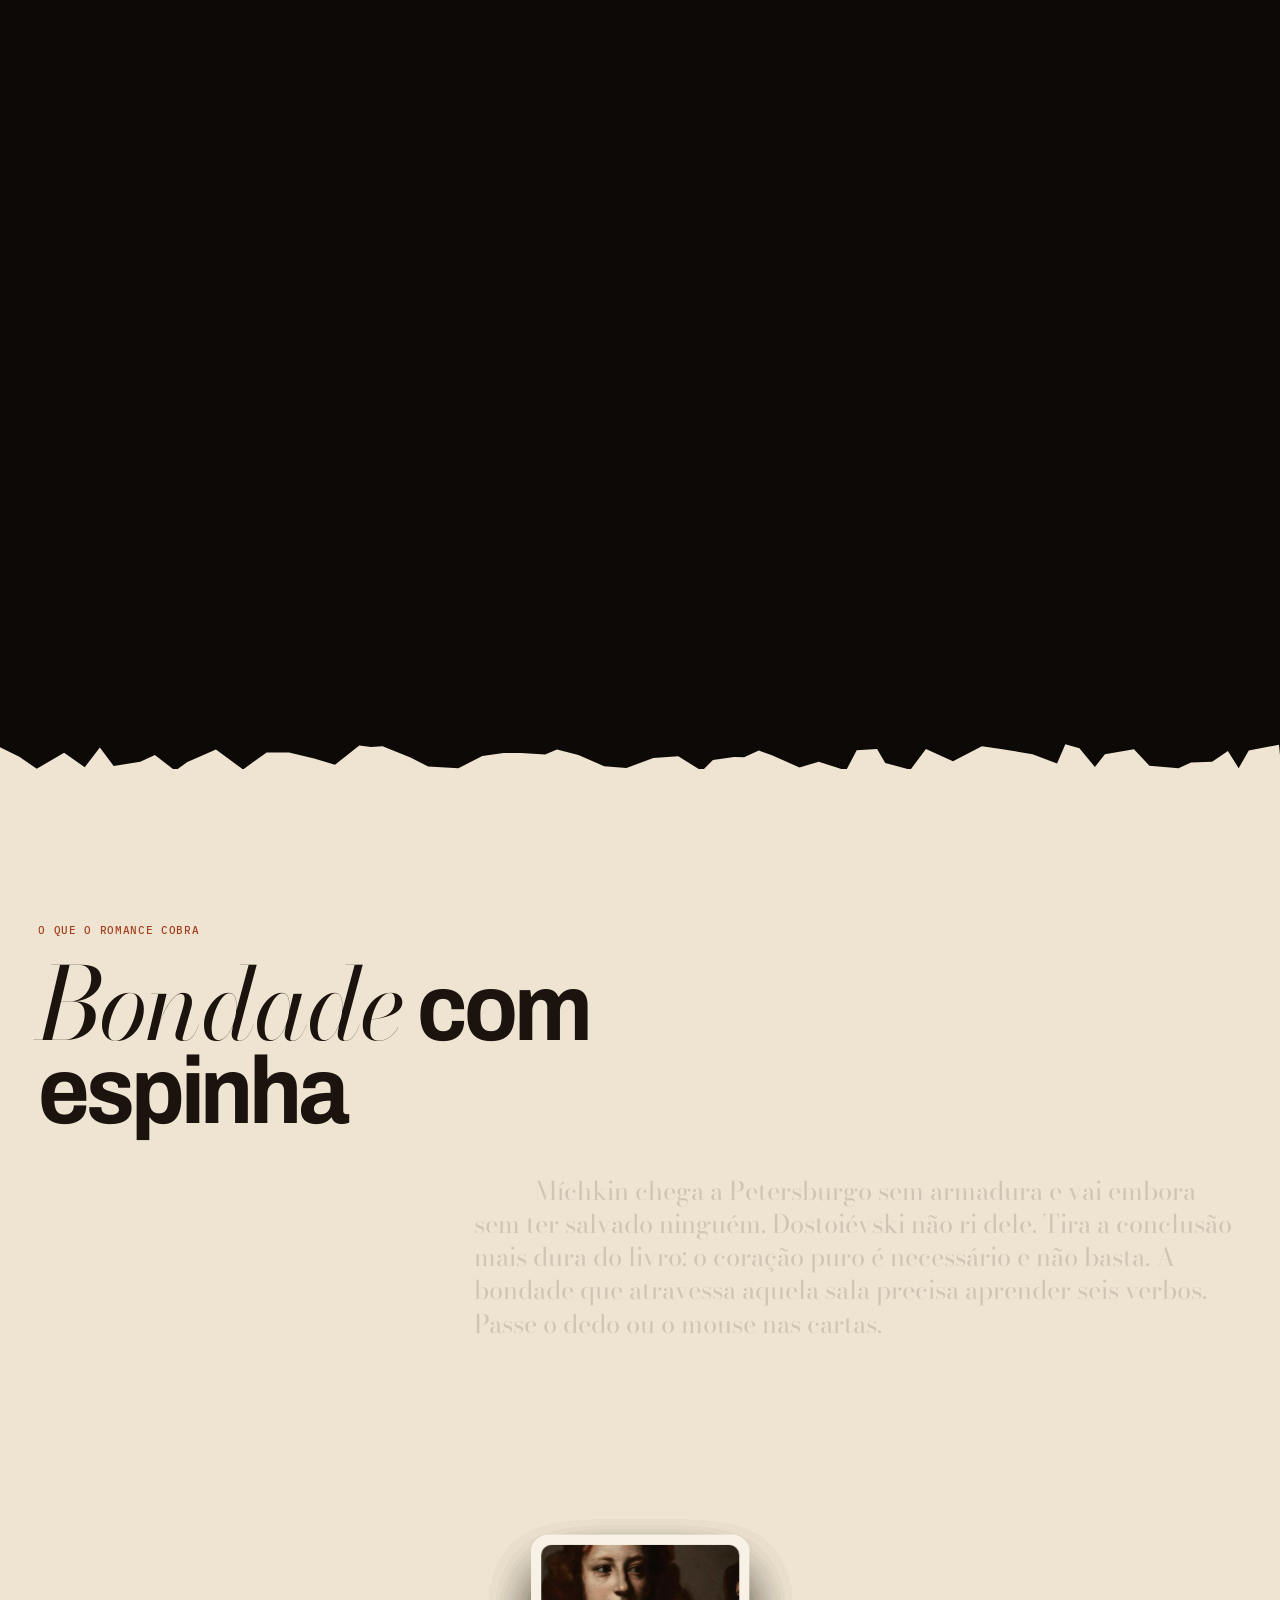
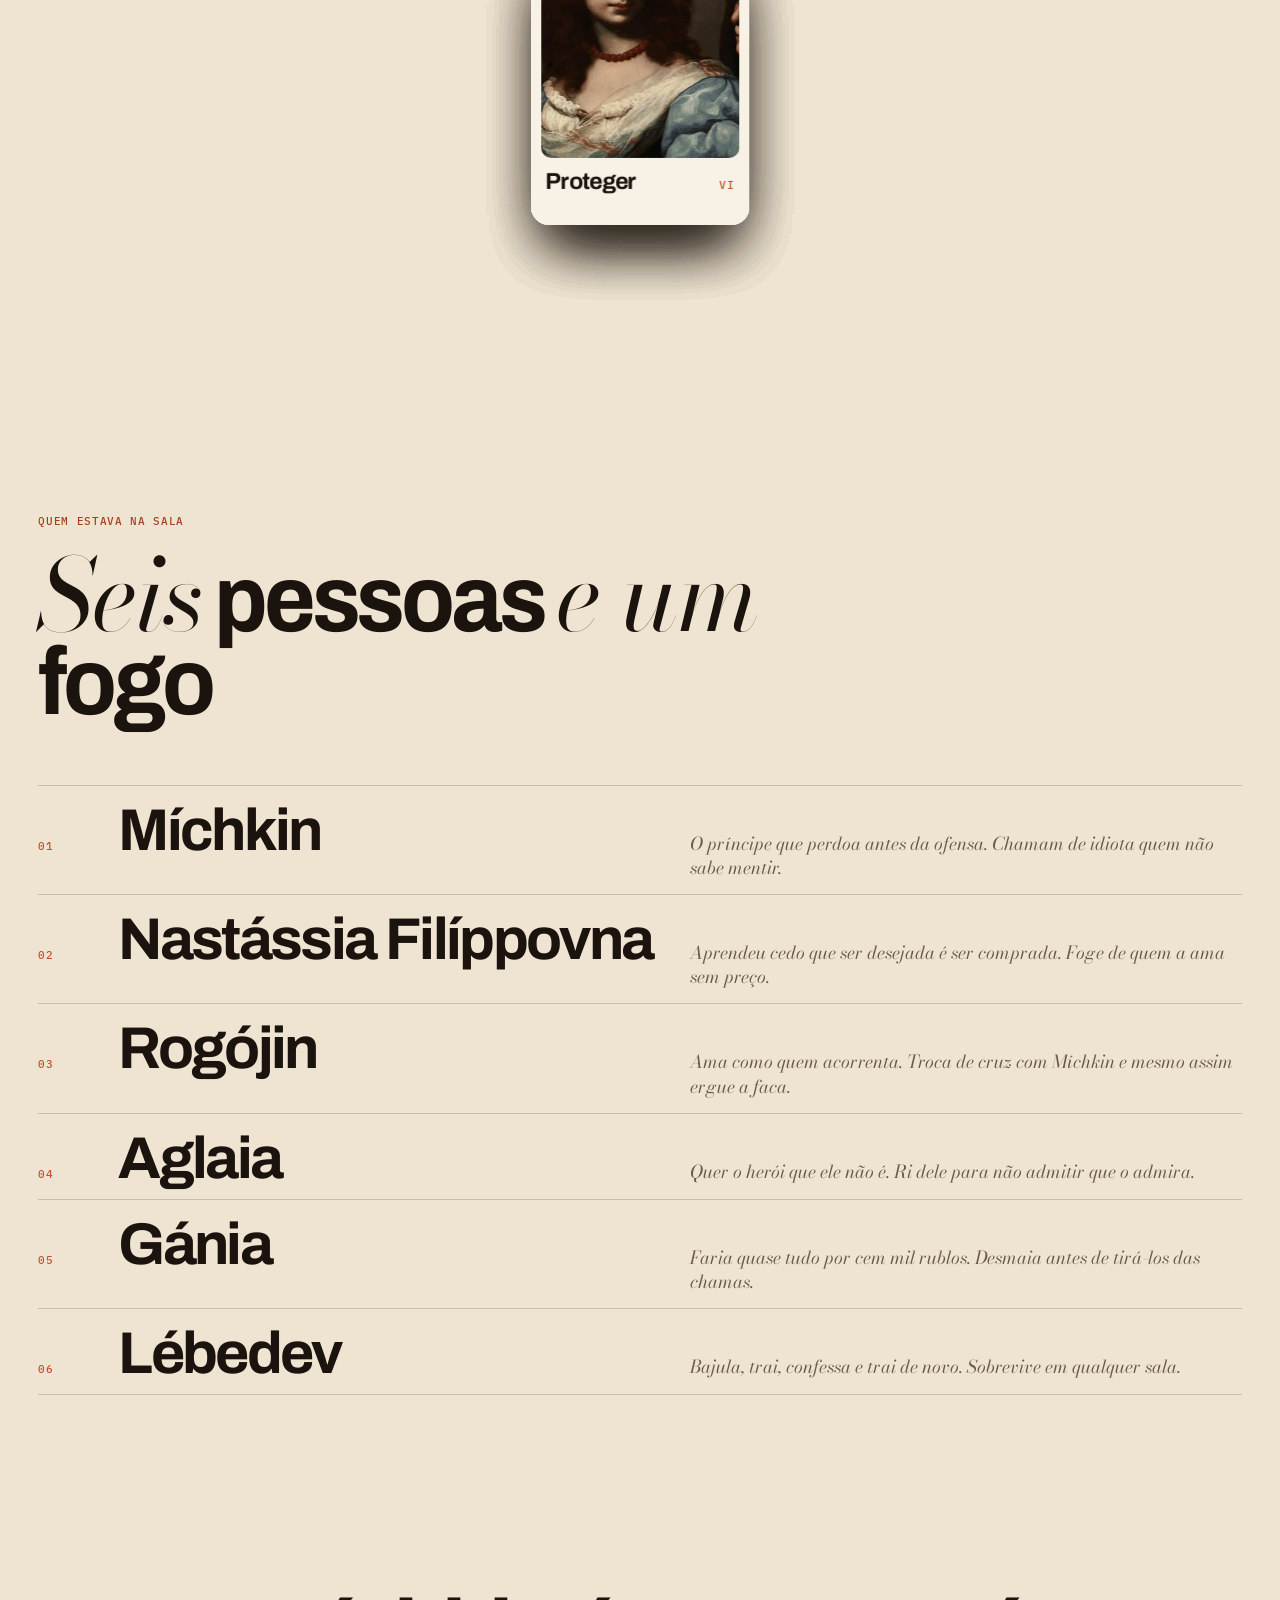
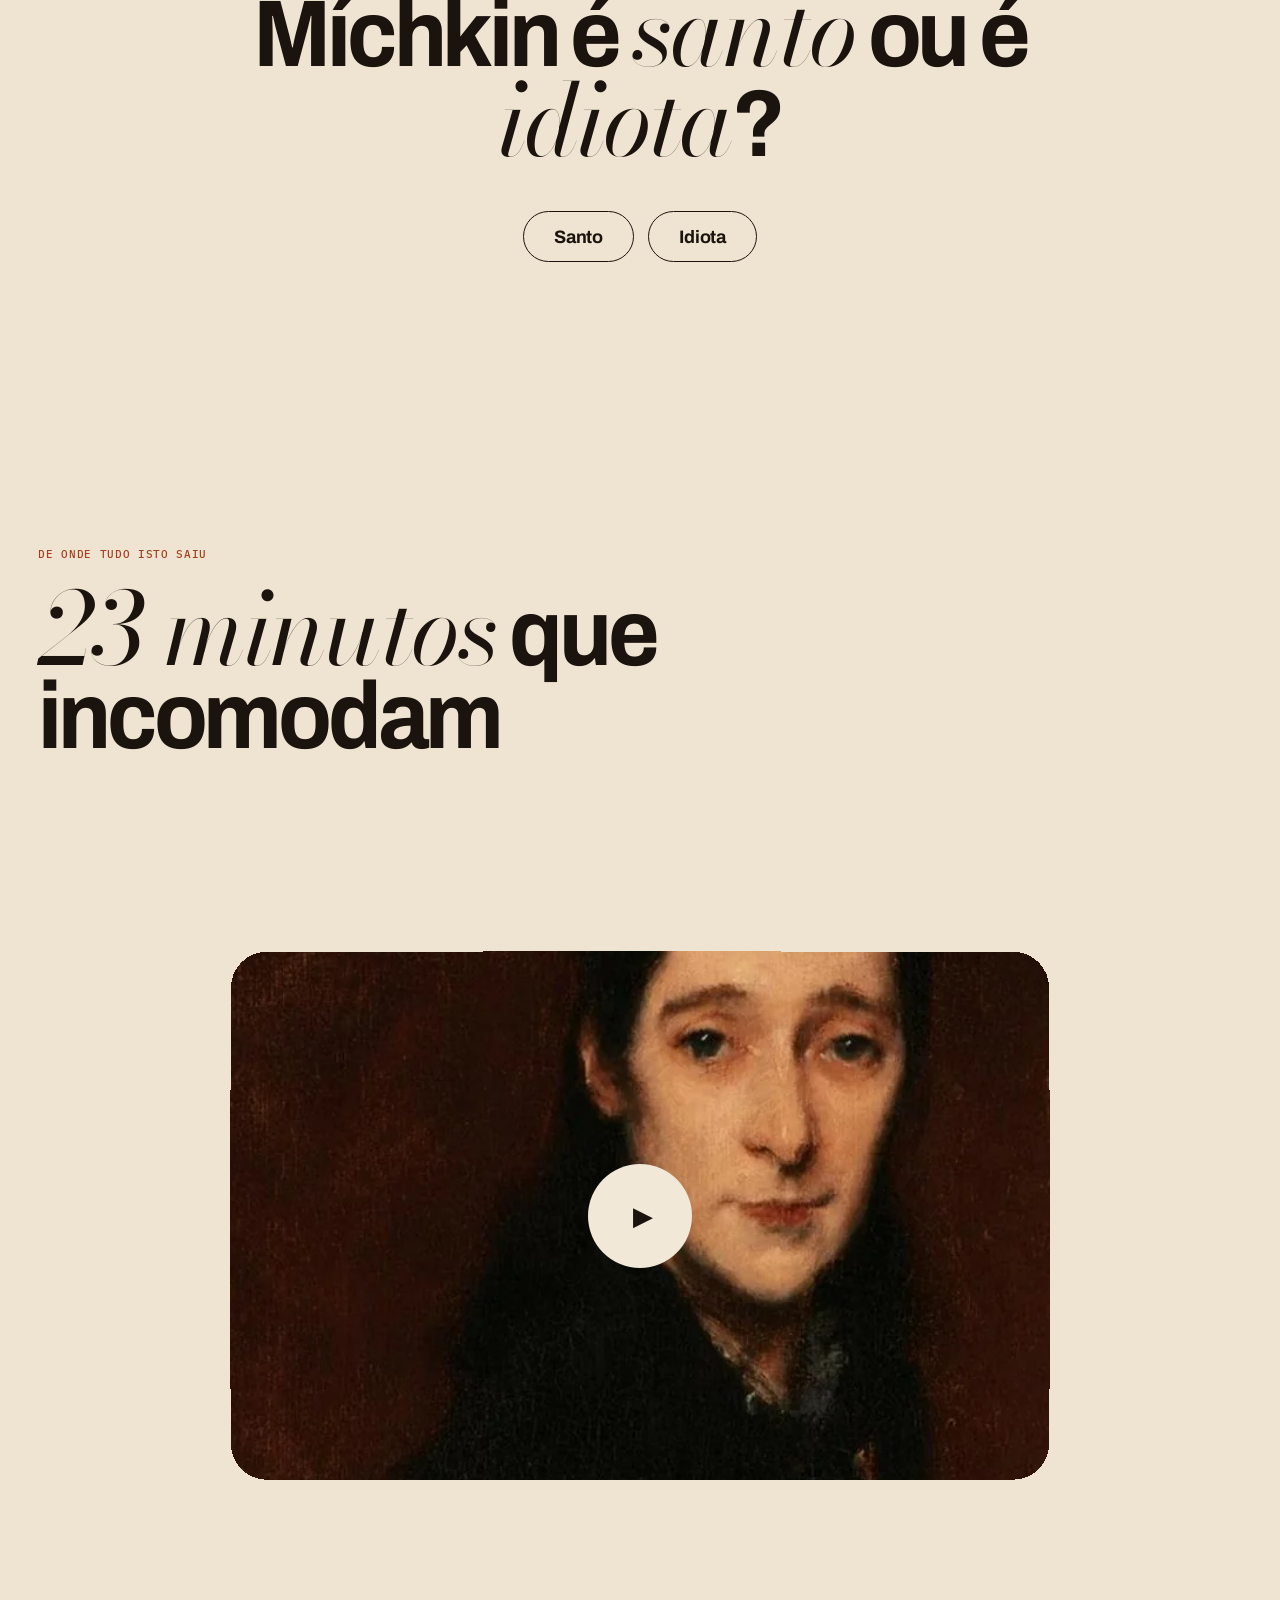
==== commit 715fd004: "Site inteiro mais vivo, leve e acessível - Reduzir movimento (Windows com animações desligadas): as " ====
--- a/idiota.html
+++ b/idiota.html
@@ -14,7 +14,6 @@
 <link rel="preload" href="fonts/archivo.woff2" as="font" type="font/woff2" crossorigin>
 <link rel="preload" href="fonts/bodoni-italic.woff2" as="font" type="font/woff2" crossorigin>
 <link rel="stylesheet" href="src/styles.css">
-<link rel="stylesheet" href="src/idiota.css">
 <script type="application/ld+json">
 {"@context":"https://schema.org","@type":"CreativeWork","name":"O Paradoxo de Ser uma Boa Pessoa","about":{"@type":"Book","name":"O Idiota","author":{"@type":"Person","name":"Fiódor Dostoiévski"},"datePublished":"1869"},"inLanguage":"pt-BR","citation":{"@type":"VideoObject","name":"O Paradoxo de Ser uma Boa Pessoa | O Alerta de Dostoiévski para a Sociedade","url":"https://www.youtube.com/watch?v=7dcqp1zuZd4","uploadDate":"2026-03-15"}}
 </script>
@@ -23,9 +22,10 @@
 </script>
 </head>
 <body class="is-loading">
+<a class="skip mono" href="#page">Pular para o texto</a>
 
 <div class="loader" id="loader" aria-live="polite">
-  <div class="loader__pic" aria-hidden="true"><img id="loadPic" src="img/paint/p15-rua.jpg" alt=""></div>
+  <div class="loader__pic" aria-hidden="true"><img id="loadPic" src="img/paint/p15-rua.webp" alt=""></div>
   <p class="loader__mark"><i>P</i>aradoxo</p>
   <p class="mono loader__n"><span id="loadN">00</span> / 32 pinturas</p>
   <div class="loader__go">
@@ -35,13 +35,13 @@
 </div>
 
 <header class="hdr" id="hdr">
-  <a class="hdr__mark" href="index.html" aria-label="Paradoxo, voltar às portas"><i>P</i><span>aradoxo</span><small class="mono">I · O Idiota</small></a>
+  <a class="hdr__mark" href="index.html" title="Voltar às portas"><i>P</i><span>aradoxo</span><small class="mono">I · O Idiota</small></a>
   <nav class="hdr__nav mono" aria-label="Seções">
     <a href="#forte">A bondade forte</a>
     <a href="#quem">Quem é quem</a>
     <a href="#video">O vídeo</a>
   </nav>
-  <button class="hdr__snd mono" id="sndBtn" type="button" aria-pressed="false" aria-label="Trilha sonora"><i></i><i></i><i></i><i></i><span>Som</span></button>
+  <button class="hdr__snd mono" id="sndBtn" type="button" aria-pressed="false" aria-label="Som: trilha sonora"><i></i><i></i><i></i><i></i><span>Som</span></button>
   <button class="hdr__menu mono" id="menuBtn" type="button" aria-expanded="false" aria-controls="menu">Menu</button>
 </header>
 
@@ -120,7 +120,7 @@
   <section class="core" id="core" aria-labelledby="coreT">
     <div class="core__stage">
       <canvas id="coreGl" aria-hidden="true"></canvas>
-      <img class="core__flat" id="coreFlat" src="img/paint/p01-retrato.jpg" alt="" aria-hidden="true">
+      <img class="core__flat" id="coreFlat" src="img/paint/p01-retrato.webp" alt="" aria-hidden="true">
       <h2 class="sr" id="coreT">O retrato que quebra</h2>
       <article class="cap" data-k="0"><h3><em class="sw">Míchkin</em></h3><p class="mono">o santo</p></article>
       <article class="cap cap--r" data-k="1"><h3><em class="sw">Rogójin</em></h3><p class="mono">o que ama como quem prende</p></article>
@@ -137,12 +137,12 @@
       <h2 class="big" id="forteT"><em class="sw">Bondade</em> com espinha</h2>
       <p class="lede">Míchkin chega a Petersburgo sem armadura e vai embora sem ter salvado ninguém. Dostoiévski não ri dele. Tira a conclusão mais dura do livro: o coração puro é necessário e não basta. A bondade que atravessa aquela sala precisa aprender seis verbos. Passe o dedo ou o mouse nas cartas.</p>
       <div class="deck" id="deck">
-        <figure class="dc" tabindex="0"><div class="dc__in"><div class="dc__f"><img src="img/paint/p02-dostoievski.jpg" alt="" loading="lazy"><figcaption><span class="mono">I</span>Discernir</figcaption></div><div class="dc__b"><span class="mono">I · Discernir</span><p>Ver a pessoa como ela é, e não como você precisa que ela seja.</p></div></div></figure>
-        <figure class="dc" tabindex="0"><div class="dc__in"><div class="dc__f"><img src="img/paint/p04-dois-homens.jpg" alt="" loading="lazy"><figcaption><span class="mono">II</span>Escolher</figcaption></div><div class="dc__b"><span class="mono">II · Escolher</span><p>Míchkin quis amar Aglaia e Nastássia ao mesmo tempo. Perdeu as duas.</p></div></div></figure>
-        <figure class="dc" tabindex="0"><div class="dc__in"><div class="dc__f"><img src="img/paint/p18-gola.jpg" alt="" loading="lazy"><figcaption><span class="mono">III</span>Agir</figcaption></div><div class="dc__b"><span class="mono">III · Agir</span><p>Compaixão que só observa vira plateia do sofrimento alheio.</p></div></div></figure>
-        <figure class="dc" tabindex="0"><div class="dc__in"><div class="dc__f"><img src="img/paint/p05-nastassia.jpg" alt="" loading="lazy"><figcaption><span class="mono">IV</span>Recusar</figcaption></div><div class="dc__b"><span class="mono">IV · Recusar</span><p>Dizer não a quem destrói também é um jeito de cuidar.</p></div></div></figure>
-        <figure class="dc" tabindex="0"><div class="dc__in"><div class="dc__f"><img src="img/paint/p16-olhar.jpg" alt="" loading="lazy"><figcaption><span class="mono">V</span>Enfrentar</figcaption></div><div class="dc__b"><span class="mono">V · Enfrentar</span><p>Rogójin não precisava de mais um perdão. Precisava de um limite.</p></div></div></figure>
-        <figure class="dc" tabindex="0"><div class="dc__in"><div class="dc__f"><img src="img/paint/p20-duas.jpg" alt="" loading="lazy"><figcaption><span class="mono">VI</span>Proteger</figcaption></div><div class="dc__b"><span class="mono">VI · Proteger</span><p>Quem não se protege acaba sem nada para oferecer.</p></div></div></figure>
+        <figure class="dc" tabindex="0"><div class="dc__in"><div class="dc__f"><img src="img/paint/p02-dostoievski.webp" alt="" loading="lazy"><figcaption><span class="mono">I</span>Discernir</figcaption></div><div class="dc__b"><span class="mono">I · Discernir</span><p>Ver a pessoa como ela é, e não como você precisa que ela seja.</p></div></div></figure>
+        <figure class="dc" tabindex="0"><div class="dc__in"><div class="dc__f"><img src="img/paint/p04-dois-homens.webp" alt="" loading="lazy"><figcaption><span class="mono">II</span>Escolher</figcaption></div><div class="dc__b"><span class="mono">II · Escolher</span><p>Míchkin quis amar Aglaia e Nastássia ao mesmo tempo. Perdeu as duas.</p></div></div></figure>
+        <figure class="dc" tabindex="0"><div class="dc__in"><div class="dc__f"><img src="img/paint/p18-gola.webp" alt="" loading="lazy"><figcaption><span class="mono">III</span>Agir</figcaption></div><div class="dc__b"><span class="mono">III · Agir</span><p>Compaixão que só observa vira plateia do sofrimento alheio.</p></div></div></figure>
+        <figure class="dc" tabindex="0"><div class="dc__in"><div class="dc__f"><img src="img/paint/p05-nastassia.webp" alt="" loading="lazy"><figcaption><span class="mono">IV</span>Recusar</figcaption></div><div class="dc__b"><span class="mono">IV · Recusar</span><p>Dizer não a quem destrói também é um jeito de cuidar.</p></div></div></figure>
+        <figure class="dc" tabindex="0"><div class="dc__in"><div class="dc__f"><img src="img/paint/p16-olhar.webp" alt="" loading="lazy"><figcaption><span class="mono">V</span>Enfrentar</figcaption></div><div class="dc__b"><span class="mono">V · Enfrentar</span><p>Rogójin não precisava de mais um perdão. Precisava de um limite.</p></div></div></figure>
+        <figure class="dc" tabindex="0"><div class="dc__in"><div class="dc__f"><img src="img/paint/p20-duas.webp" alt="" loading="lazy"><figcaption><span class="mono">VI</span>Proteger</figcaption></div><div class="dc__b"><span class="mono">VI · Proteger</span><p>Quem não se protege acaba sem nada para oferecer.</p></div></div></figure>
       </div>
     </section>
 
@@ -159,7 +159,7 @@
         <li data-img="img/cut/p11-cabisbaixo.webp"><span class="mono">05</span><b>Gánia</b><i>Faria quase tudo por cem mil rublos. Desmaia antes de tirá-los das chamas.</i></li>
         <li data-img="img/cut/p07-flor.webp"><span class="mono">06</span><b>Lébedev</b><i>Bajula, trai, confessa e trai de novo. Sobrevive em qualquer sala.</i></li>
       </ul>
-      <div class="cast__peek" id="peek" aria-hidden="true"><img alt=""></div>
+      <img class="cast__peek" id="peek" alt="" aria-hidden="true">
     </section>
 
     <section class="pick" aria-labelledby="pickT">
@@ -177,8 +177,8 @@
       <h2 class="big" id="videoT"><em class="sw">23 minutos</em> que incomodam</h2>
       <div class="frame">
         <div class="player" id="player">
-          <button class="player__face" id="playerBtn" type="button" aria-label="Reproduzir o vídeo O Paradoxo de Ser uma Boa Pessoa">
-            <img src="img/paint/p01-retrato.jpg" alt="">
+          <button class="player__face" id="playerBtn" type="button"><span class="sr">Reproduzir o vídeo: </span>
+            <img src="img/paint/p01-retrato.webp" alt="">
             <span class="player__play" aria-hidden="true">▶</span>
             <span class="mono player__cap">A Psique · 23 min<br>O Paradoxo de Ser uma Boa Pessoa</span>
           </button>
@@ -197,7 +197,7 @@
         <p><span class="mono">Outros</span><a href="index.html">Voltar às portas do Paradoxo</a></p>
         <p><span class="mono">Mande para</span><button class="copy" type="button" data-copy="https://www.youtube.com/watch?v=7dcqp1zuZd4">alguém que é bom demais</button><span class="copied mono" aria-live="polite"></span></p>
       </div>
-      <a class="next" href="montaigne.html"><img src="montaigne/img/paint/m18-colina.jpg" alt="" loading="lazy"><span class="mono">Próximo paradoxo · Montaigne</span><b><em class="sw">Solte.</em> Por que tudo melhora quando você para de apertar</b><i aria-hidden="true">→</i></a>
+      <a class="next" href="montaigne.html"><img src="montaigne/img/paint/m18-colina.webp" alt="" loading="lazy"><span class="mono">Próximo paradoxo · Montaigne</span><b><em class="sw">Solte.</em> Por que tudo melhora quando você para de apertar</b><i aria-hidden="true">→</i></a>
     </footer>
   </div>
 </main>
--- a/src/styles.css
+++ b/src/styles.css
@@ -32,6 +32,9 @@
 button { font: inherit; color: inherit; background: none; border: 0; padding: 0; cursor: pointer; }
 img { display: block; max-width: 100%; }
 :focus-visible { outline: 2px solid var(--gold); outline-offset: 3px; border-radius: 4px; }
+.page :focus-visible { outline-color: var(--ink); }
+.skip { position: fixed; z-index: 120; left: var(--gut); top: 12px; padding: 10px 16px; background: var(--bone); color: var(--night); border-radius: 999px; text-decoration: none; transform: translateY(-160%); transition: transform .3s; }
+.skip:focus-visible { transform: none; }
 
 .mono { font: 500 11px/1.4 var(--f-mono); text-transform: uppercase; letter-spacing: .06em; }
 .sw { font-family: var(--f-serif); font-style: italic; font-weight: 500; font-variation-settings: "opsz" 96; letter-spacing: -.02em; }
@@ -94,10 +97,11 @@
 .hdr { position: fixed; z-index: 50; top: 0; left: 0; right: 0; display: flex; align-items: flex-start; justify-content: space-between; padding: 18px var(--gut); color: var(--bone); transition: color .5s; pointer-events: none; }
 .hdr > * { pointer-events: auto; }
 .hdr.on-page { color: var(--ink); background: linear-gradient(var(--paper) 55%, rgba(238,228,209,0)); }
-.hdr__mark { display: grid; grid-template-columns: auto auto; column-gap: 5px; align-items: baseline; text-decoration: none; line-height: .9; }
-.hdr__mark i { font: italic 500 34px/.8 var(--f-serif); grid-row: span 2; }
-.hdr__mark span { font: 700 19px/1 var(--f-sans); letter-spacing: -.03em; }
-.hdr__mark small { opacity: .7; font-size: 9.5px; }
+/* a marca: o P itálico encosta no resto da palavra, na mesma linha de base (como na tela de entrada) */
+.hdr__mark { display: grid; grid-template-columns: auto auto; justify-content: start; align-items: baseline; text-decoration: none; line-height: .9; }
+.hdr__mark i { font: italic 500 31px/.8 var(--f-serif); margin-right: .03em; }
+.hdr__mark span { font: 700 21px/1 var(--f-sans); letter-spacing: -.04em; }
+.hdr__mark small { grid-column: 1 / -1; margin-top: 5px; opacity: .7; font-size: 9.5px; }
 .hdr__nav { display: flex; gap: 26px; padding-top: 6px; }
 .hdr__nav a { text-decoration: none; position: relative; padding-bottom: 3px; }
 .hdr__nav a::after { content: ""; position: absolute; left: 0; right: 100%; bottom: 0; height: 1px; background: currentColor; transition: right .45s var(--ease); }
@@ -122,8 +126,10 @@
 .index.gone { opacity: 0; pointer-events: none; }
 
 /* ===== Ato 1 ===== */
-.world { position: relative; height: 820vh; }
-.stage { position: sticky; top: 0; height: 100svh; overflow: hidden; background: var(--night); }
+.world { position: relative; z-index: 2; height: 820vh; pointer-events: none; }
+.stage { position: sticky; top: 0; height: 100svh; overflow: hidden; background: var(--night); pointer-events: auto;
+  /* no fim, o palco sobe como uma cortina e a atração já está montada embaixo */
+  box-shadow: 0 30px 80px 20px var(--night); }
 #gl { position: absolute; inset: 0; width: 100%; height: 100%; display: block; }
 .stage::before {
   content: ""; position: absolute; inset: 0; z-index: 1; pointer-events: none;
@@ -156,7 +162,7 @@
 
 /* ===== Ato 2: papel ===== */
 /* ===== Atração principal ===== */
-.core { position: relative; height: 560vh; background: var(--night); }
+.core { position: relative; height: 610vh; margin-top: -100svh; background: var(--night); }
 .core__stage { position: sticky; top: 0; height: 100svh; overflow: hidden;
   background: radial-gradient(60% 70% at 62% 48%, #2a170c 0%, #160d07 45%, var(--night) 80%); }
 .core__stage::after { content: ""; position: absolute; inset: 0; pointer-events: none; background: radial-gradient(90% 70% at 15% 90%, rgba(13, 9, 7, .7), transparent 60%); }
@@ -193,7 +199,7 @@
 .page { position: relative; z-index: 3; background: var(--paper); color: var(--ink); margin-top: -1px; overflow-x: clip; }
 .tear { position: absolute; left: 0; right: 0; top: -38px; height: 40px; background: var(--paper); }
 .page section { padding: clamp(90px, 12vw, 170px) var(--gut) 0; }
-.kick { margin: 0 0 22px; color: var(--ember); }
+.kick { margin: 0 0 22px; color: #a3401f; } /* brasa mais funda: legível no papel (contraste AA) */
 .big { margin: 0; font: 700 clamp(48px, 7.4vw, 132px)/.88 var(--f-sans); font-stretch: 92%; letter-spacing: -.045em; max-width: 14ch; }
 .big .sw { font-weight: 400; font-size: 1.06em; }
 .lede { margin: 40px 0 0 auto; max-width: 30em; font: 400 clamp(21px, 2vw, 30px)/1.3 var(--f-serif); text-indent: 2.4em; }
@@ -299,8 +305,11 @@
   .player__play { width: 72px; height: 72px; margin: -36px 0 0 -36px; font-size: 20px; }
 }
 
+/* Reduzir movimento: as transições curtas ficam (são elas que fazem o site parecer vivo);
+   param só os laços infinitos que se mexem sozinhos, sem a pessoa pedir */
 @media (prefers-reduced-motion: reduce) {
-  *, *::before, *::after { animation: none !important; transition-duration: .01s !important; }
+  body::after, .pill--glow::after, .cue::before, .snd-on .hdr__snd i { animation: none !important; }
+  .snd-on .hdr__snd i { height: 9px; }
 }
 
 .btn, .pill, .player__play { transition: transform .4s var(--ease), background .3s, color .3s, translate .5s var(--ease); }
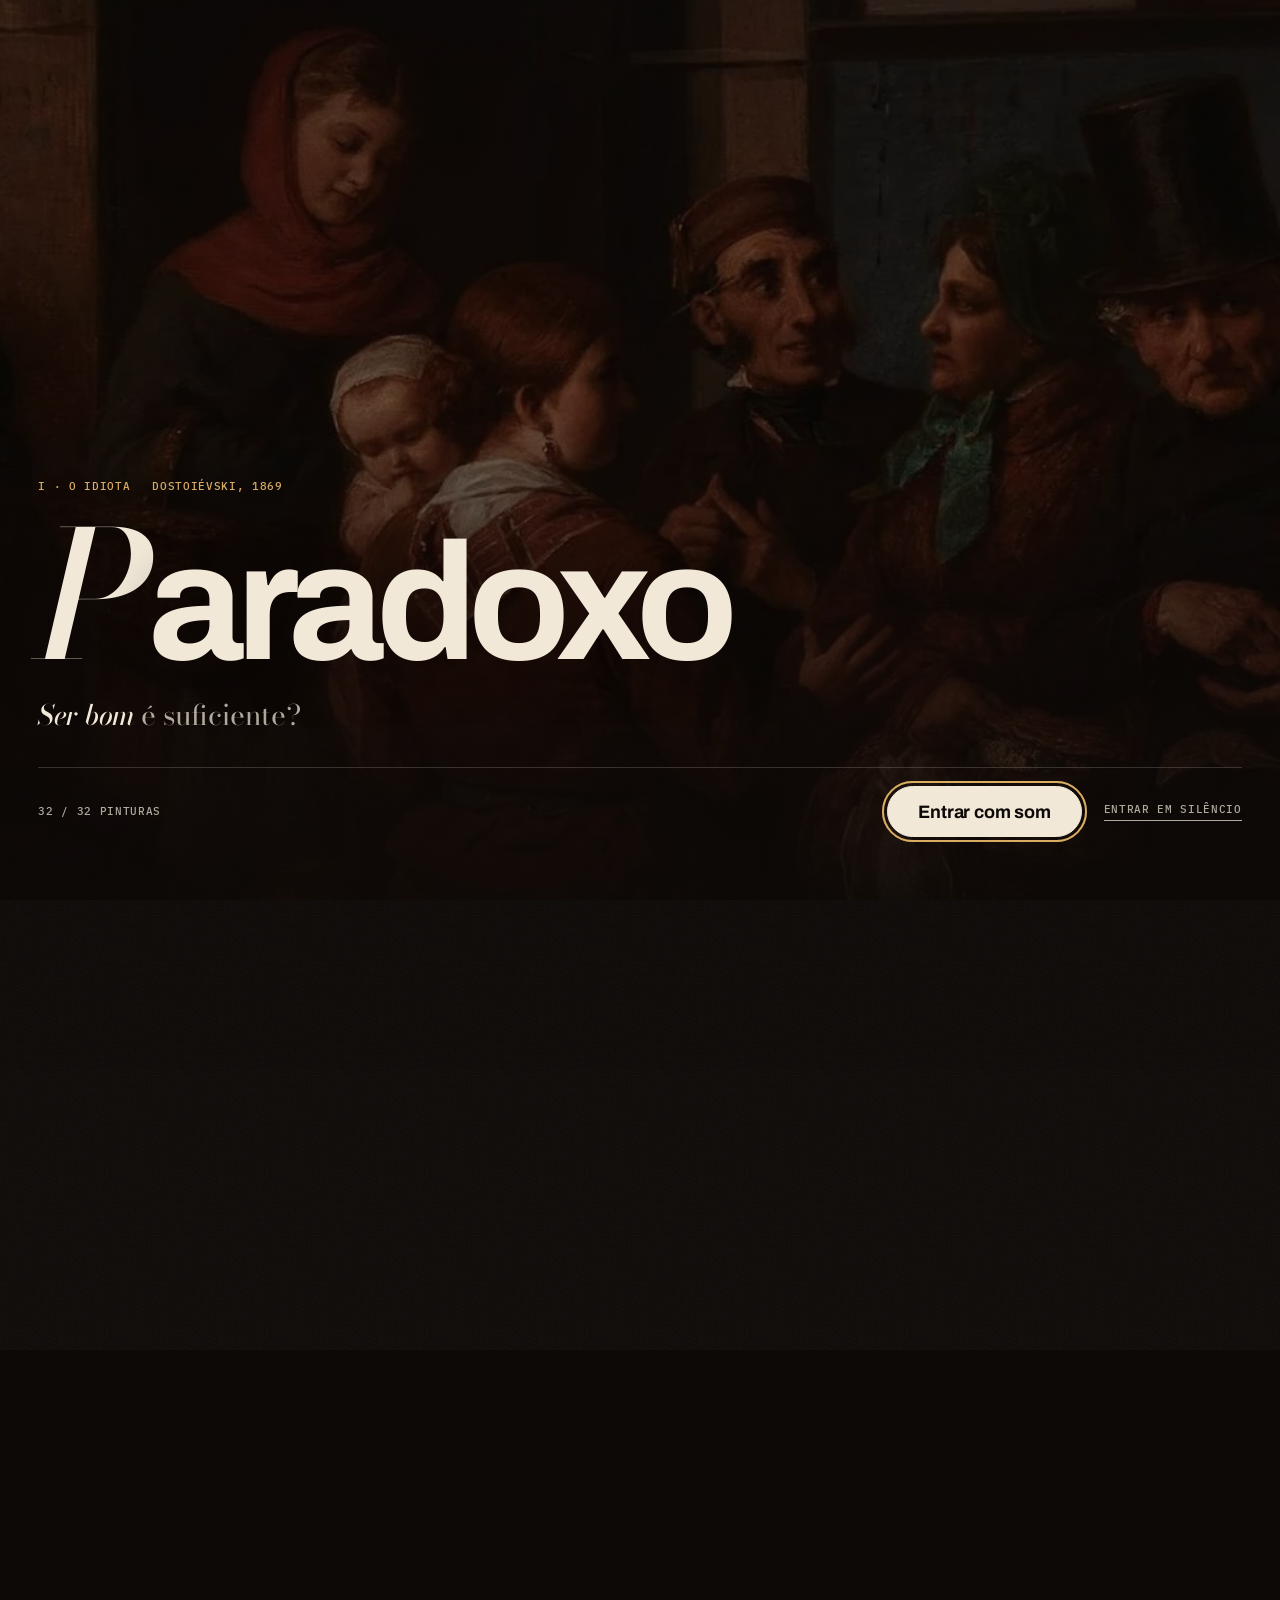
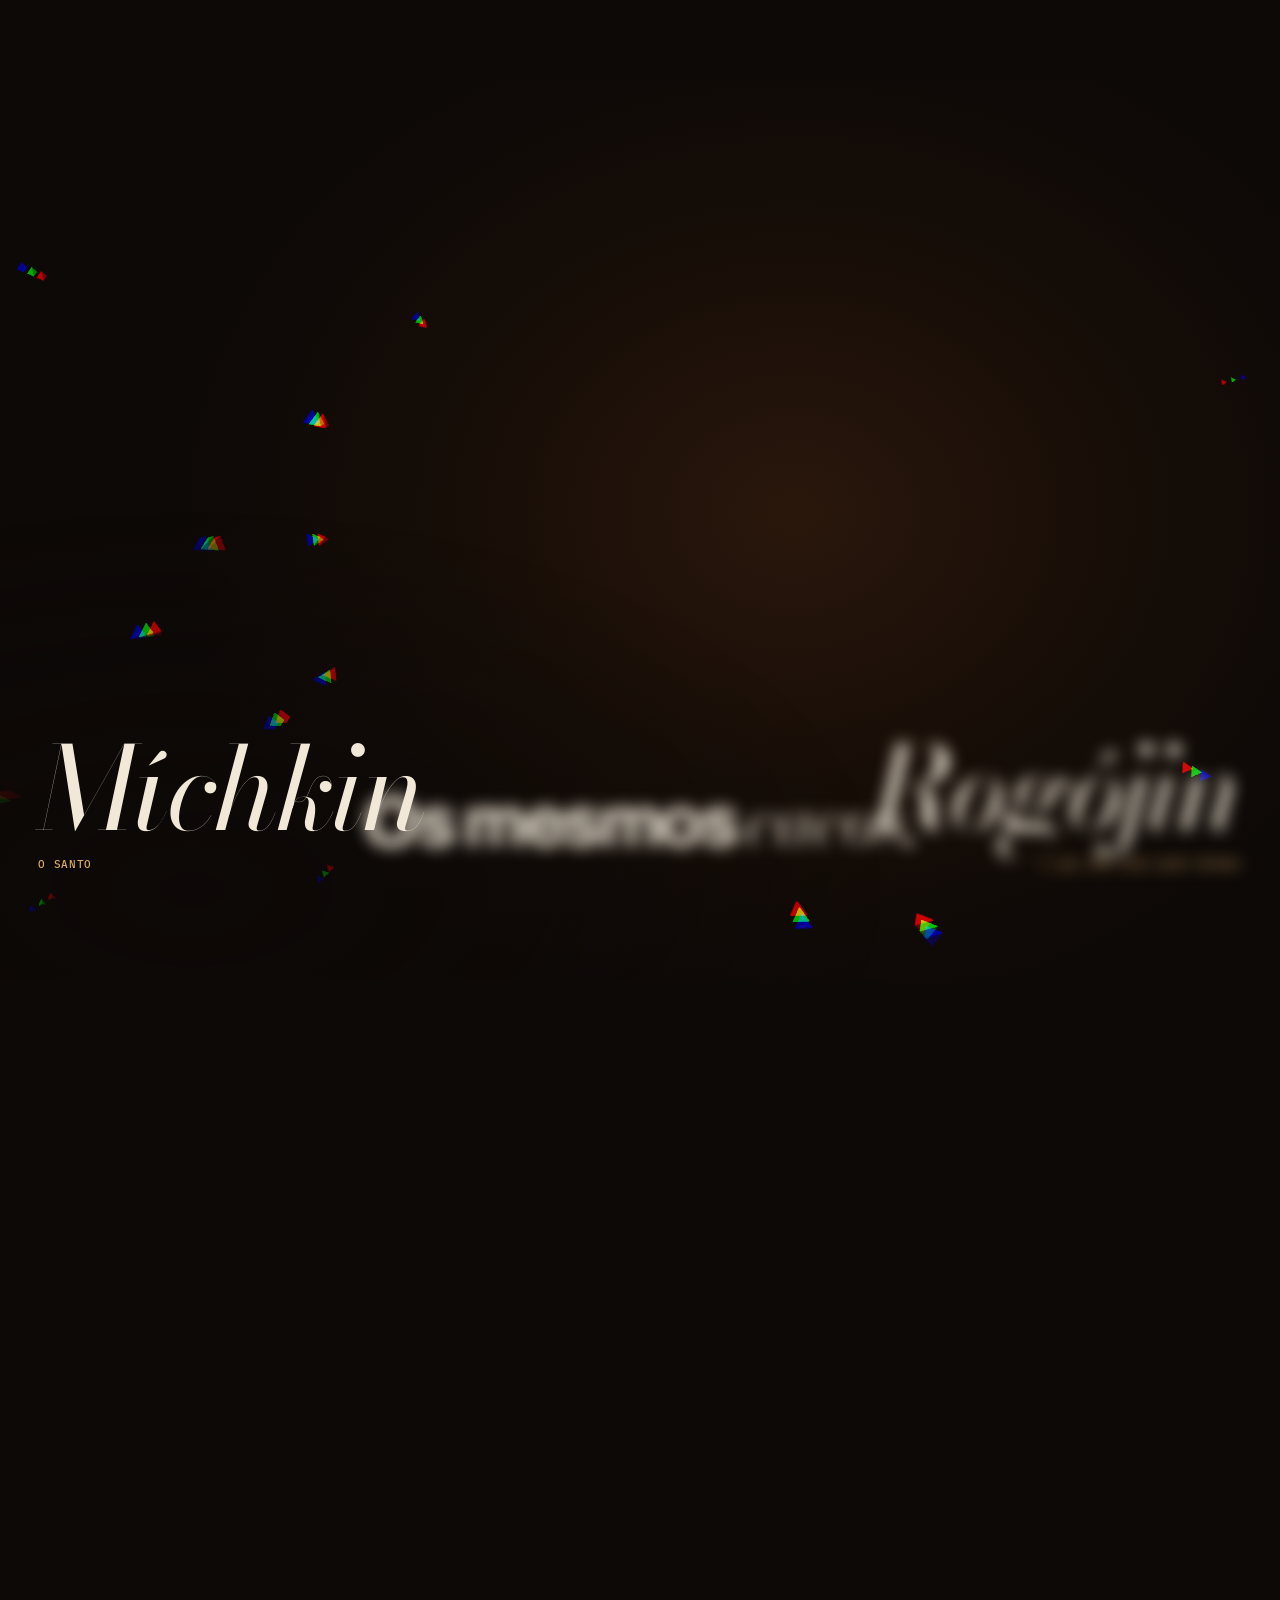
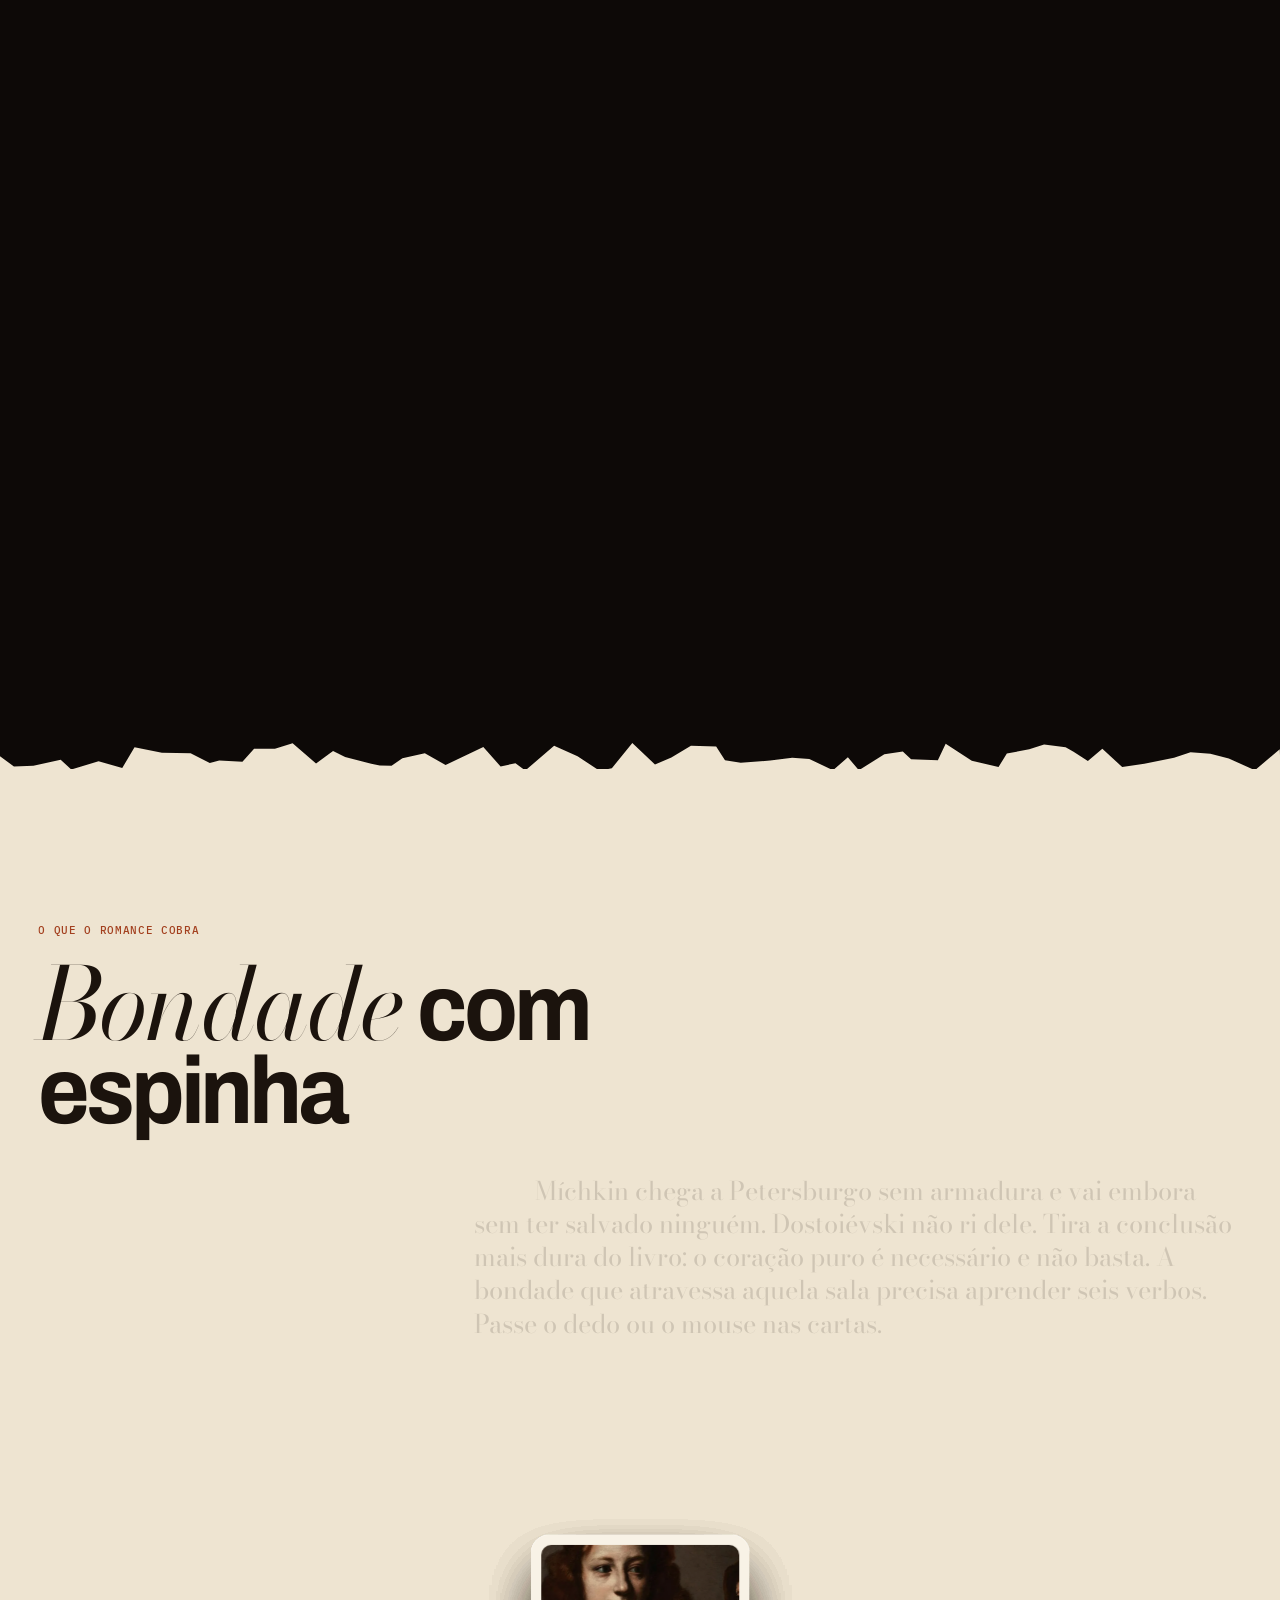
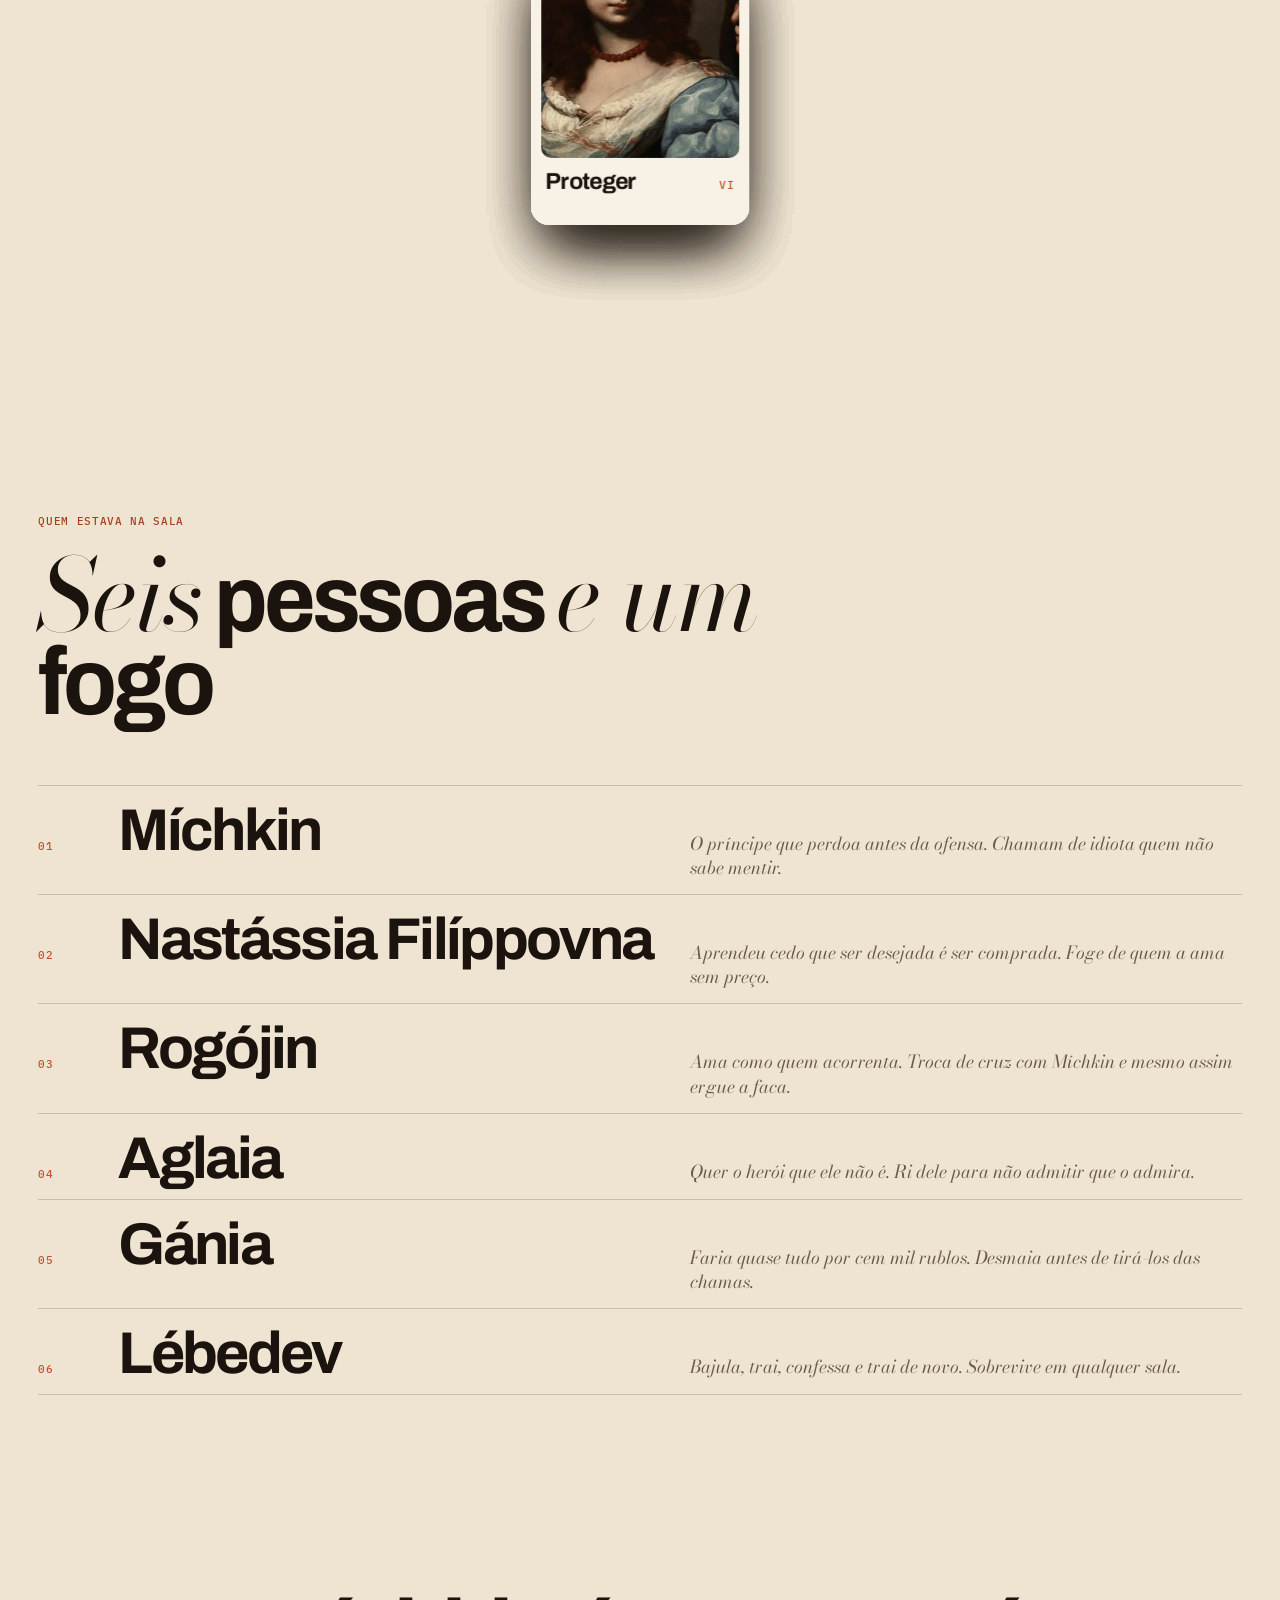
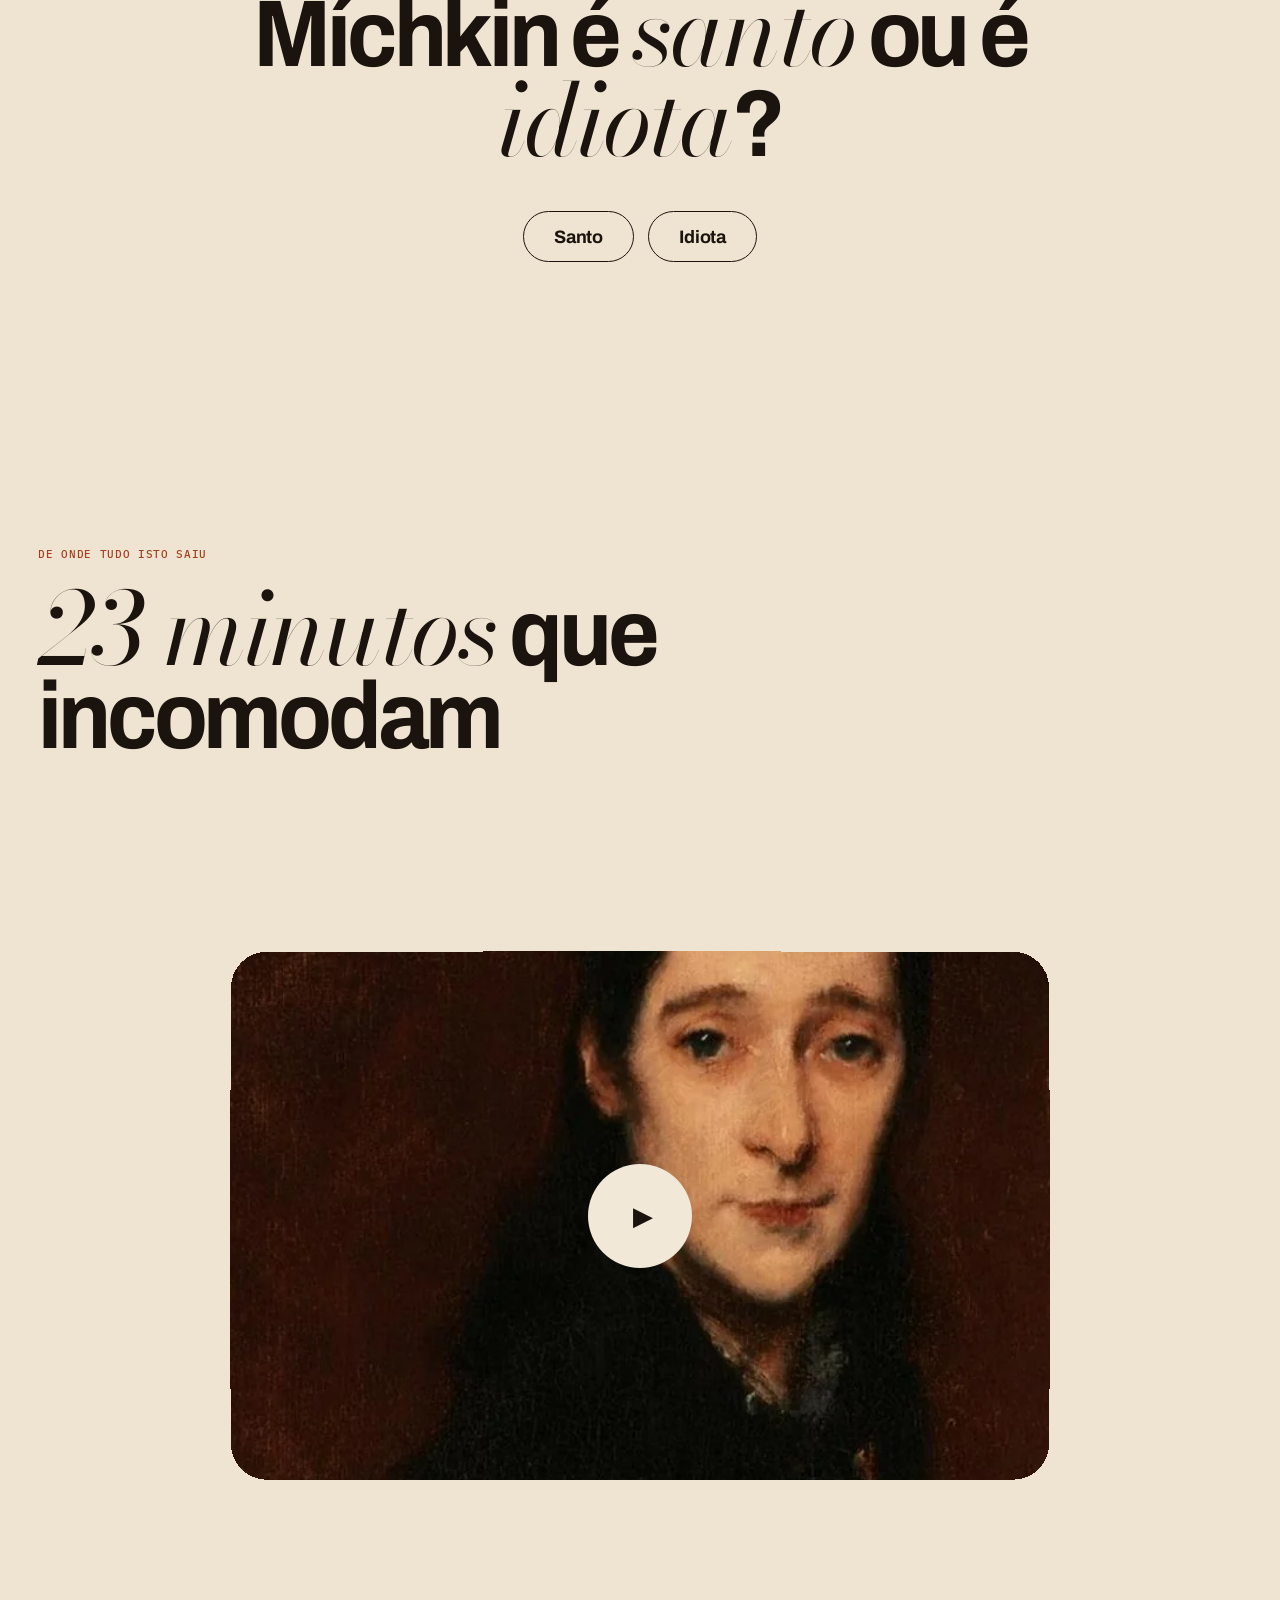
==== commit d66c3582: "Abertura vira o mundo: a pintura queima (Idiota) ou vira pó (Montaigne) A tela de entrada agora é a " ====
--- a/idiota.html
+++ b/idiota.html
@@ -24,13 +24,19 @@
 <body class="is-loading">
 <a class="skip mono" href="#page">Pular para o texto</a>
 
-<div class="loader" id="loader" aria-live="polite">
-  <div class="loader__pic" aria-hidden="true"><img id="loadPic" src="img/paint/p15-rua.webp" alt=""></div>
-  <p class="loader__mark"><i>P</i>aradoxo</p>
-  <p class="mono loader__n"><span id="loadN">00</span> / 32 pinturas</p>
-  <div class="loader__go">
-    <button class="pill pill--glow" id="enterSnd" type="button">Entrar com som</button>
-    <button class="loader__mute mono" id="enterMute" type="button">Entrar em silêncio</button>
+<div class="loader" id="loader">
+  <img class="loader__bg" id="loadPic" src="img/paint/p15-rua.webp" alt="" aria-hidden="true">
+  <div class="loader__in">
+    <p class="mono loader__k"><span>I · O Idiota</span><span>Dostoiévski, 1869</span></p>
+    <p class="loader__mark"><i>P</i>aradoxo</p>
+    <p class="loader__q"><em class="sw">Ser bom</em> é suficiente?</p>
+    <div class="loader__row">
+      <p class="mono loader__n" aria-live="polite"><span id="loadN">00</span> / 32 pinturas</p>
+      <div class="loader__go">
+        <button class="pill pill--glow" id="enterSnd" type="button">Entrar com som</button>
+        <button class="loader__mute mono" id="enterMute" type="button">Entrar em silêncio</button>
+      </div>
+    </div>
   </div>
 </div>
 
--- a/src/styles.css
+++ b/src/styles.css
@@ -49,20 +49,26 @@
 @keyframes grain { 0% { transform: translate(0, 0); } 25% { transform: translate(-3%, 2%); } 50% { transform: translate(2%, -3%); } 75% { transform: translate(-2%, -1%); } }
 
 /* ===== Loader ===== */
-.loader { position: fixed; inset: 0; z-index: 100; display: grid; place-content: center; justify-items: center; text-align: center; background: var(--night); clip-path: inset(0 0 0 0); transition: clip-path 1.25s cubic-bezier(.76, 0, .24, 1) .15s, visibility 0s 1.5s; }
-.loader.out { clip-path: inset(50% 0 50% 0); visibility: hidden; }
-.loader::after { content: ""; position: absolute; left: 0; right: 0; top: 50%; height: 1px; background: var(--gold); transform: scaleX(0); transition: transform .9s var(--ease); }
-.loader.out::after { transform: scaleX(1); }
-.loader__pic { width: clamp(120px, 13vw, 170px); aspect-ratio: 4 / 5; padding: 7px; border-radius: 3px; background: linear-gradient(135deg, #b98d43, #ecd08f 22%, #8a6122 48%, #e2be74 72%, #7d561c); box-shadow: 0 30px 60px -20px #000; transform: rotate(-3deg); transition: transform 1.3s var(--ease), opacity .8s; }
-.loader__pic img { width: 100%; height: 100%; object-fit: cover; display: block; filter: sepia(.2) contrast(1.05); }
-.loader.out .loader__pic { transform: rotate(0) scale(1.6); opacity: 0; }
-.loader__mark { position: relative; margin: -.42em 0 0; font: 500 clamp(48px, 8vw, 110px)/.9 var(--f-sans); letter-spacing: -.04em; text-shadow: 0 10px 40px rgba(13, 9, 7, .8); transition: transform 1.2s var(--ease), opacity .7s; }
-.loader.out .loader__mark { transform: translateY(-40%); opacity: 0; }
-.loader__mark i { font: italic 500 1.08em/1 var(--f-serif); margin-right: .06em; }
-.loader__n { margin: 18px 0 0; color: var(--bone-2); transition: opacity .5s; }
-.loader__go { display: flex; flex-direction: column; align-items: center; gap: 16px; margin-top: 30px; opacity: 0; transform: translateY(16px); pointer-events: none; transition: opacity .8s var(--ease), transform .9s var(--ease); }
+/* A abertura é a primeira pintura em tela cheia. Enquanto carrega ela entra em foco; ao entrar, queima
+   e revela o mundo 3D, que começa nessa mesma pintura. A porta do início e o cartão "próximo paradoxo"
+   terminam exatamente neste quadro, então a troca de página não tem corte. */
+.loader { position: fixed; inset: 0; z-index: 100; overflow: hidden; background: var(--night); color: var(--bone); --lp: 0;
+  --lf: blur(calc((1 - var(--lp)) * 16px)) brightness(calc(.42 + var(--lp) * .2)) saturate(calc(.55 + var(--lp) * .4)); }
+.loader__bg { position: absolute; inset: -24px; width: calc(100% + 48px); height: calc(100% + 48px); max-width: none; object-fit: cover; filter: var(--lf); transition: filter .5s linear; }
+.loader::before { content: ""; position: absolute; inset: 0; z-index: 1; pointer-events: none; background: linear-gradient(to top, rgba(13, 9, 7, .92), rgba(13, 9, 7, .25) 55%, rgba(13, 9, 7, .4)); }
+.loader.out { background: transparent; pointer-events: none; }
+.loader.out::before { opacity: 0; }
+.loader__in { position: absolute; z-index: 4; left: var(--gut); right: var(--gut); bottom: clamp(26px, 7vh, 70px); display: grid; justify-items: start; transition: opacity .45s var(--ease), transform .7s var(--ease), filter .5s; }
+.loader.out .loader__in { opacity: 0; transform: translateY(-18px); filter: blur(6px); }
+.loader__k { display: flex; gap: 22px; margin: 0 0 14px; color: var(--gold); }
+.loader__mark { margin: 0; font: 700 clamp(64px, 13vw, 220px)/.82 var(--f-sans); letter-spacing: -.055em; text-shadow: 0 10px 50px rgba(13, 9, 7, .6); }
+.loader__mark i { font: italic 500 1.06em/1 var(--f-serif); margin-right: .02em; letter-spacing: -.02em; }
+.loader__q { margin: 14px 0 0; font: 400 clamp(20px, 2.2vw, 34px)/1.15 var(--f-serif); color: var(--bone-2); }
+.loader__q .sw { color: var(--bone); }
+.loader__row { display: flex; flex-wrap: wrap; align-items: center; justify-content: space-between; gap: 18px 40px; width: 100%; margin-top: clamp(22px, 4vh, 44px); padding-top: 18px; border-top: 1px solid rgba(241, 232, 216, .18); }
+.loader__n { margin: 0; color: var(--bone-2); }
+.loader__go { display: flex; align-items: center; gap: 22px; opacity: 0; transform: translateY(10px); pointer-events: none; transition: opacity .8s var(--ease), transform .9s var(--ease); }
 .loader.ready .loader__go { opacity: 1; transform: none; pointer-events: auto; }
-.loader.ready .loader__n { opacity: .5; }
 .loader .pill--glow { color: var(--night); background: var(--bone); border-color: var(--bone); position: relative; }
 .pill--glow::after { content: ""; position: absolute; inset: -6px; border-radius: inherit; border: 1px solid var(--gold); opacity: .6; animation: ring 2.2s var(--ease) infinite; }
 @keyframes ring { from { transform: scale(.94); opacity: .7; } to { transform: scale(1.18); opacity: 0; } }
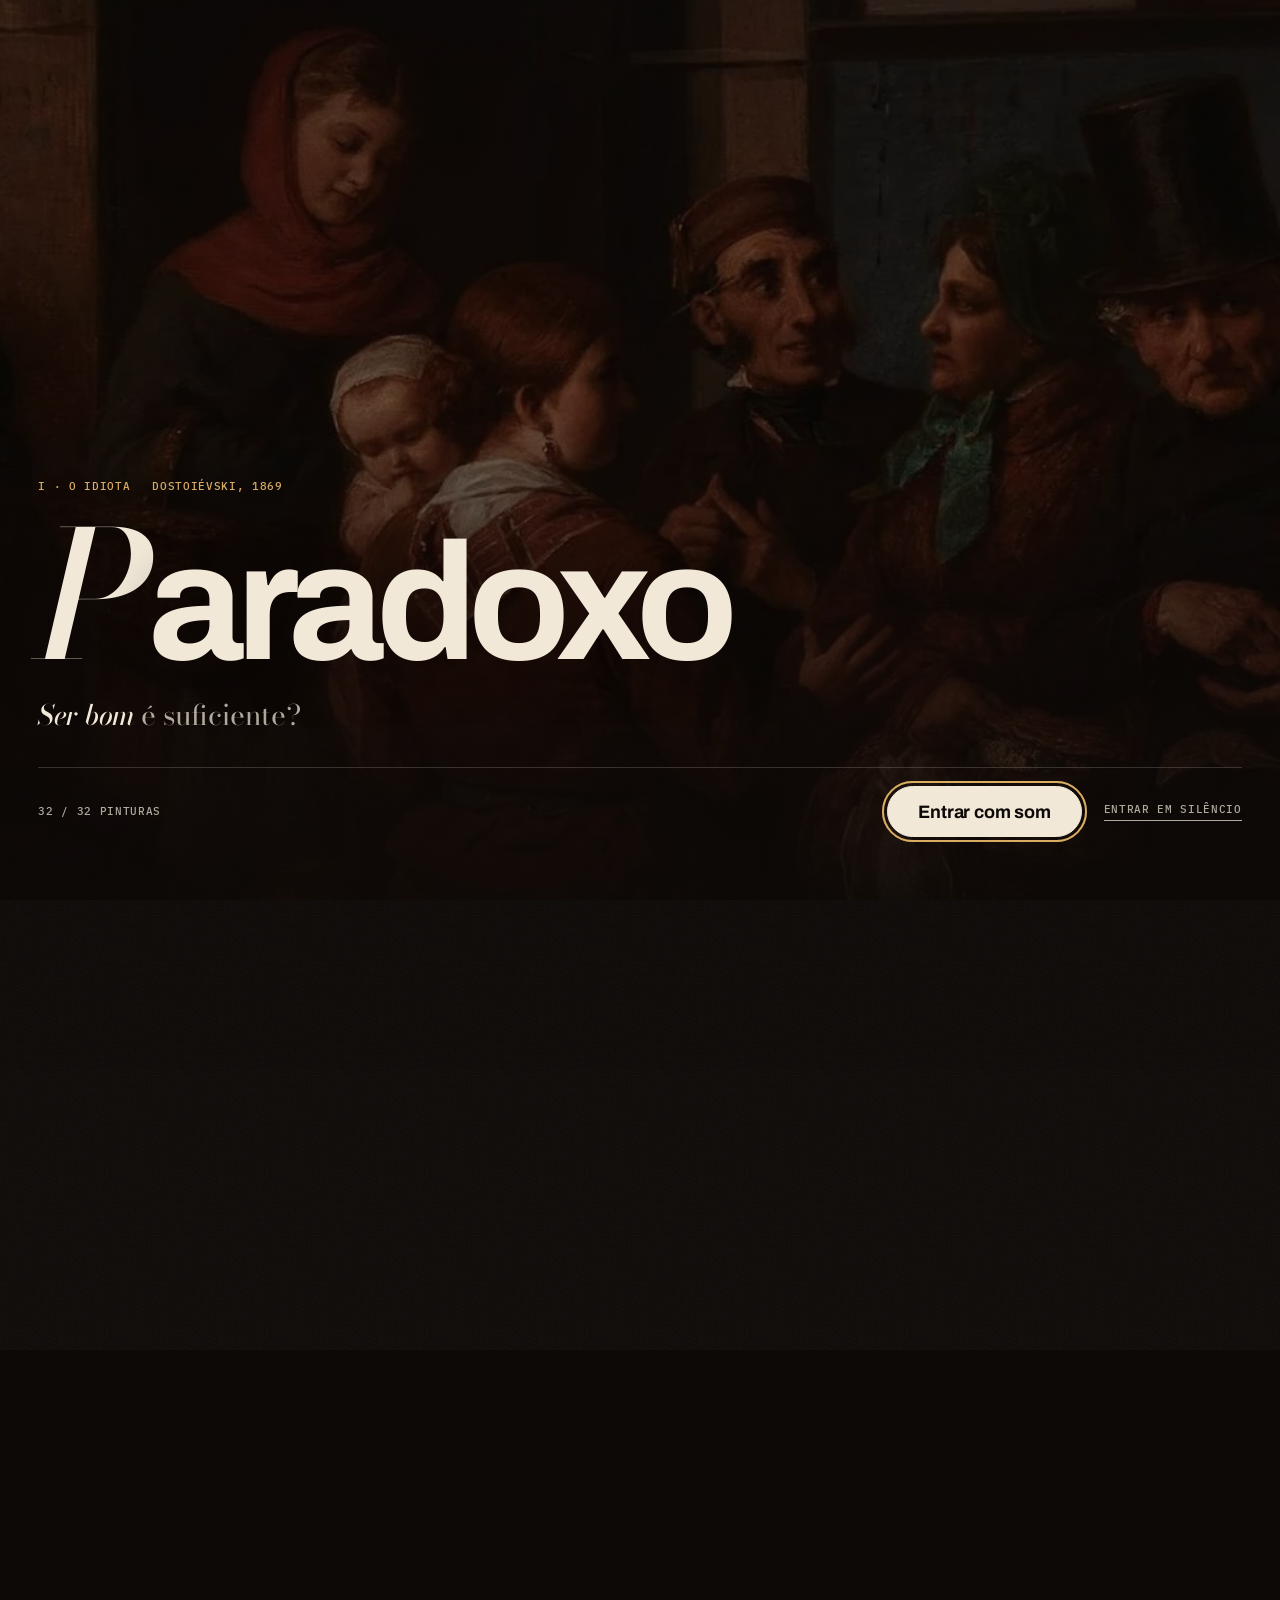
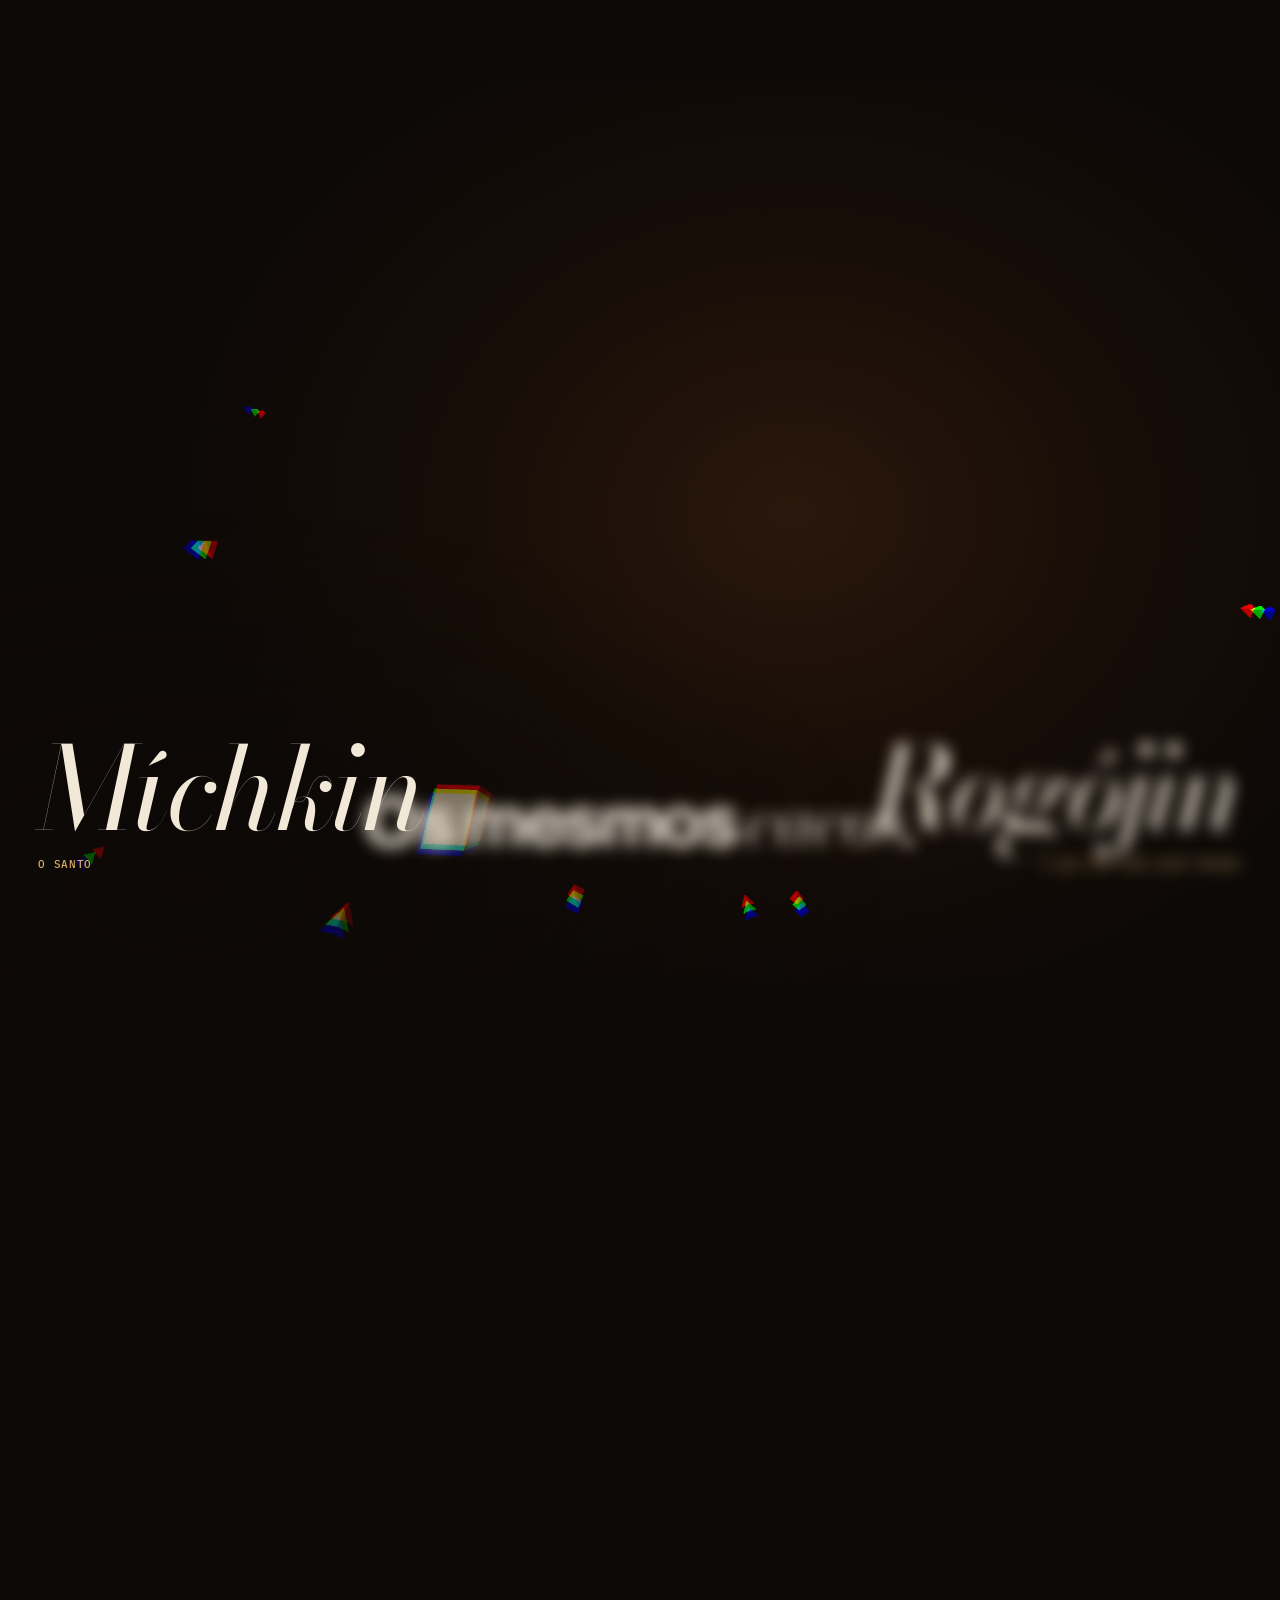
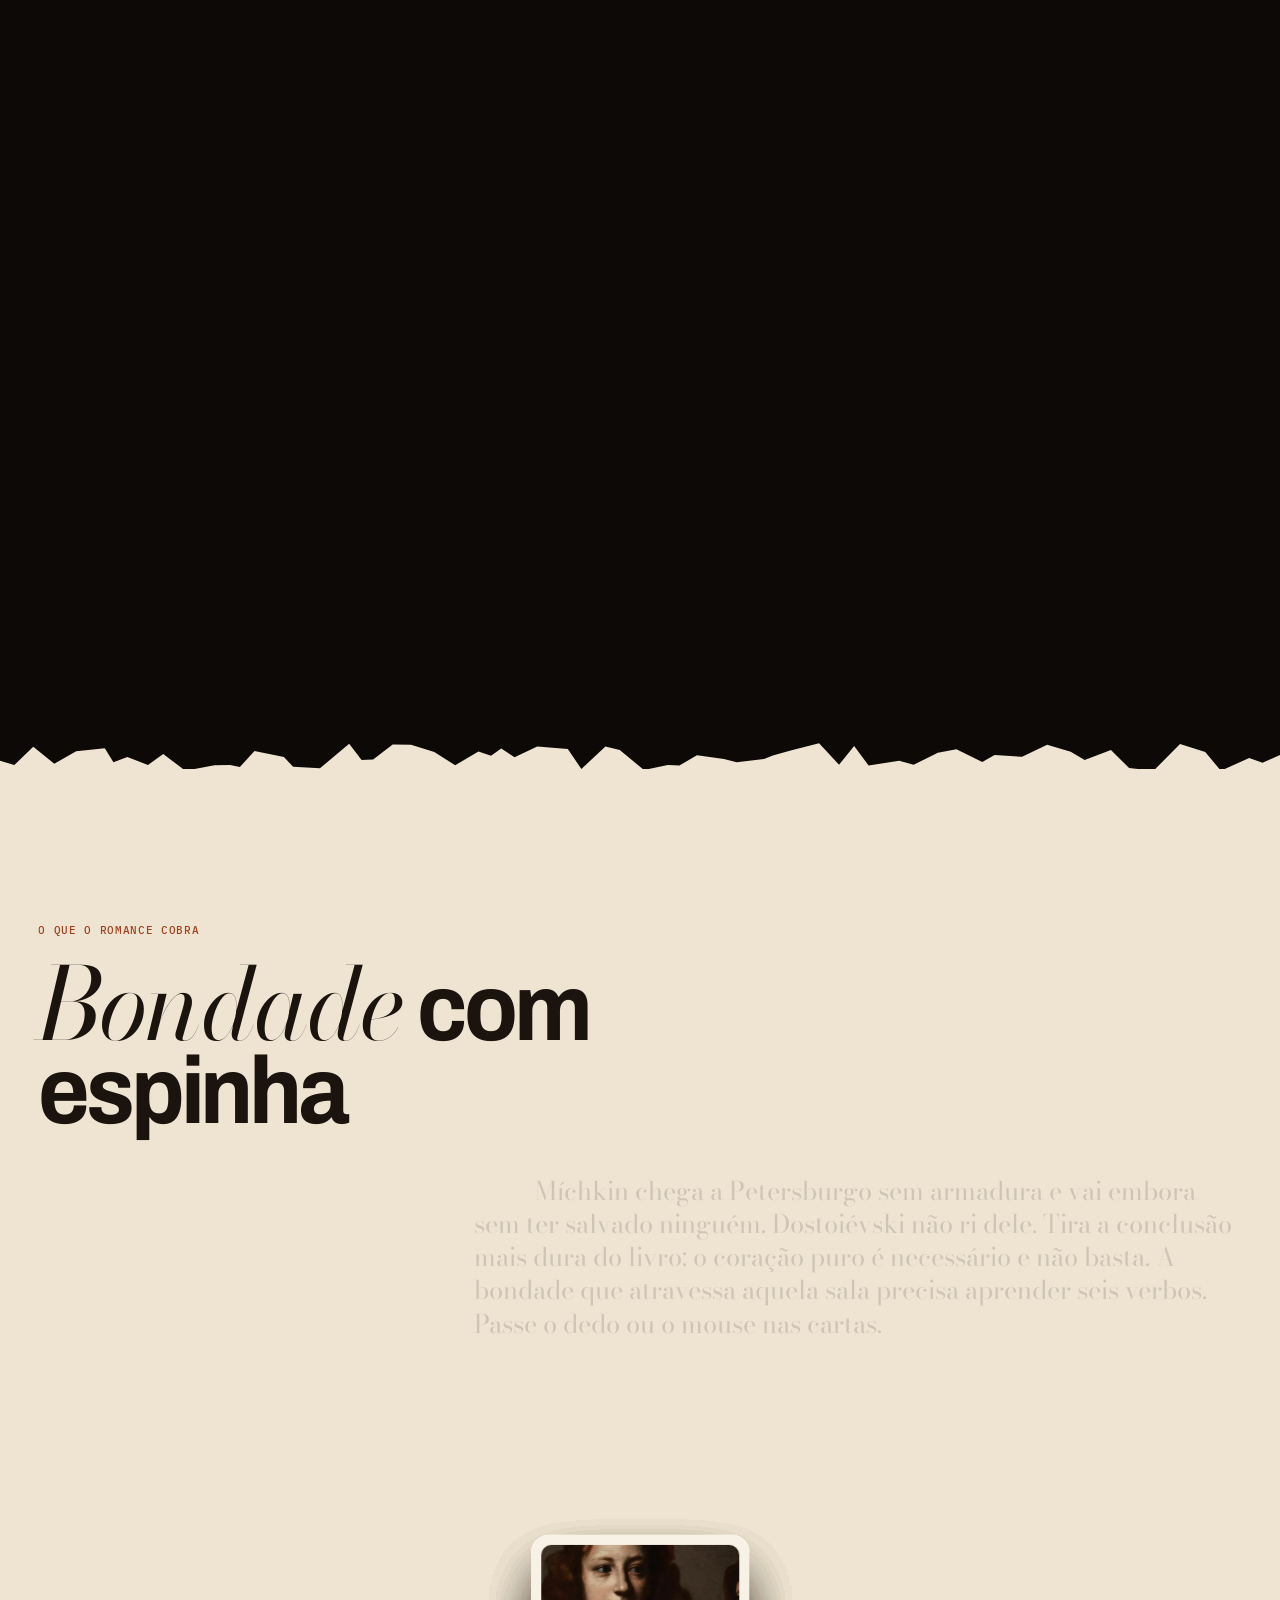
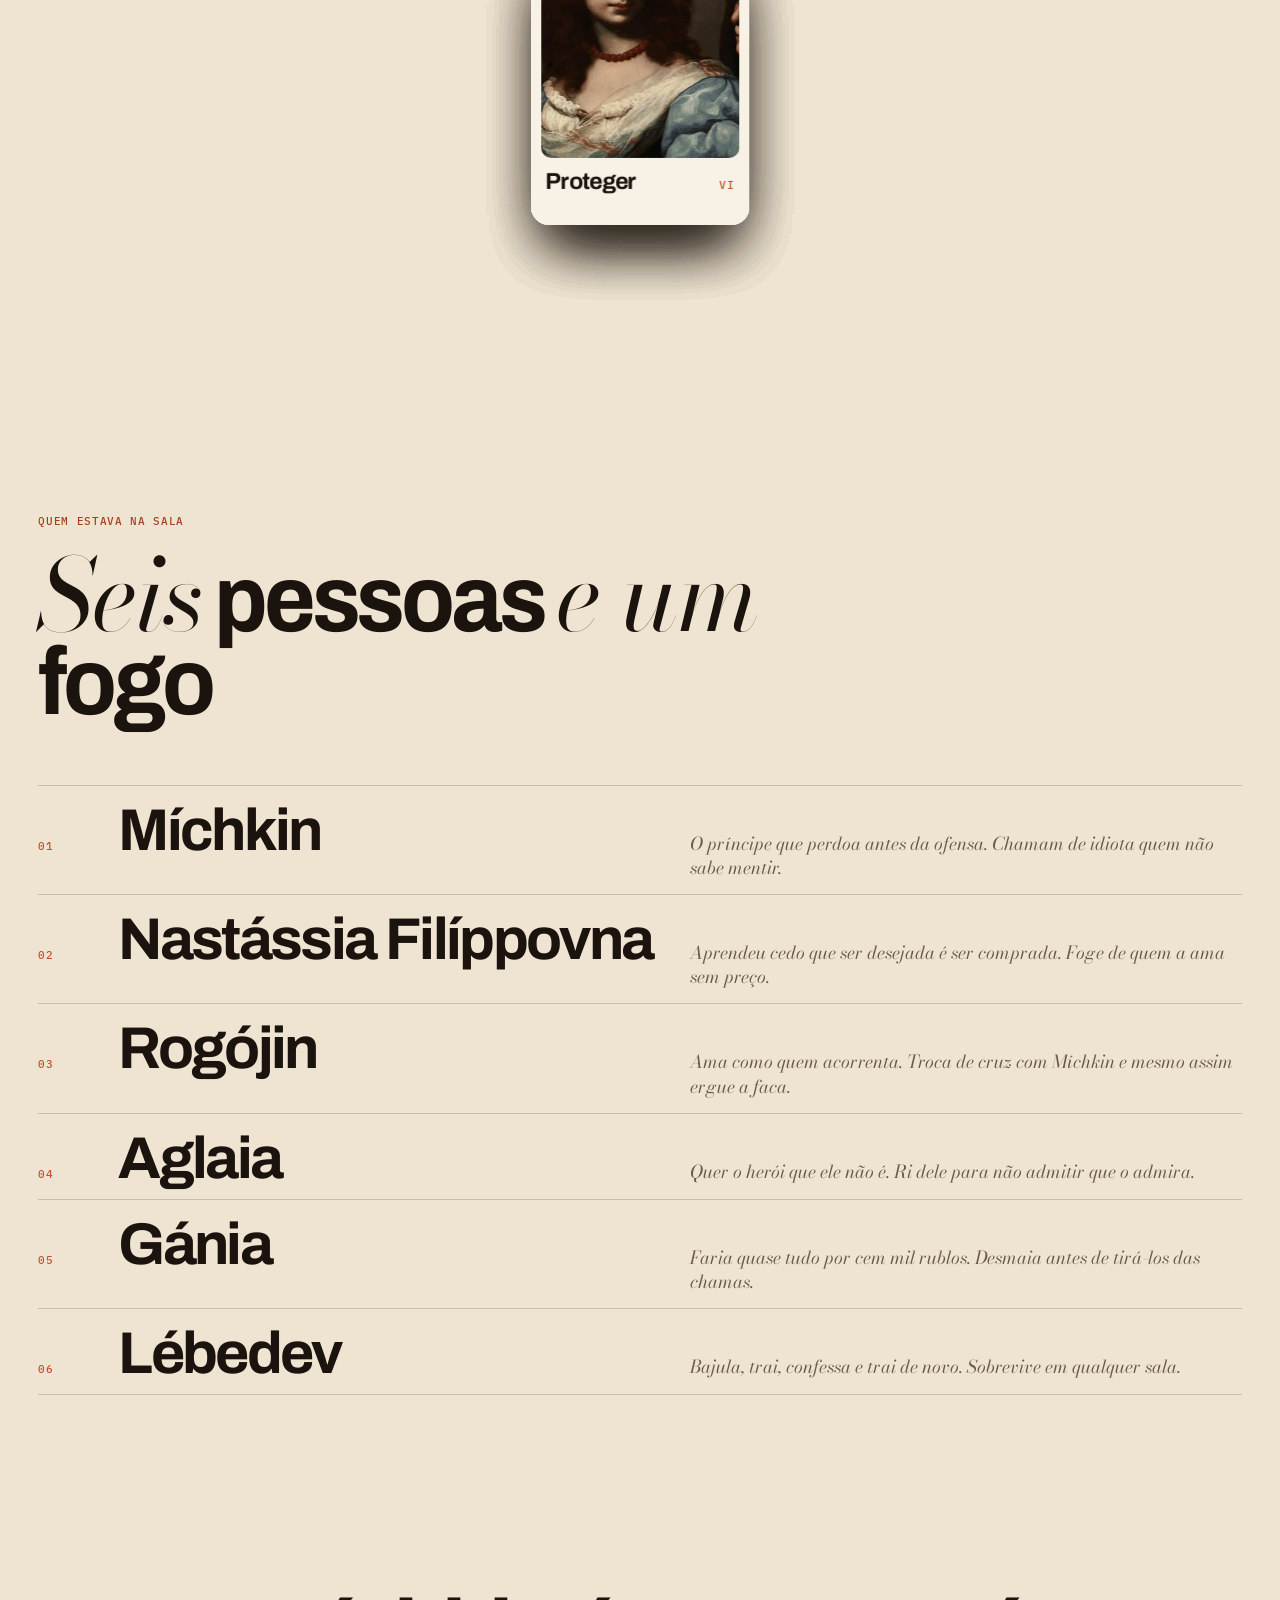
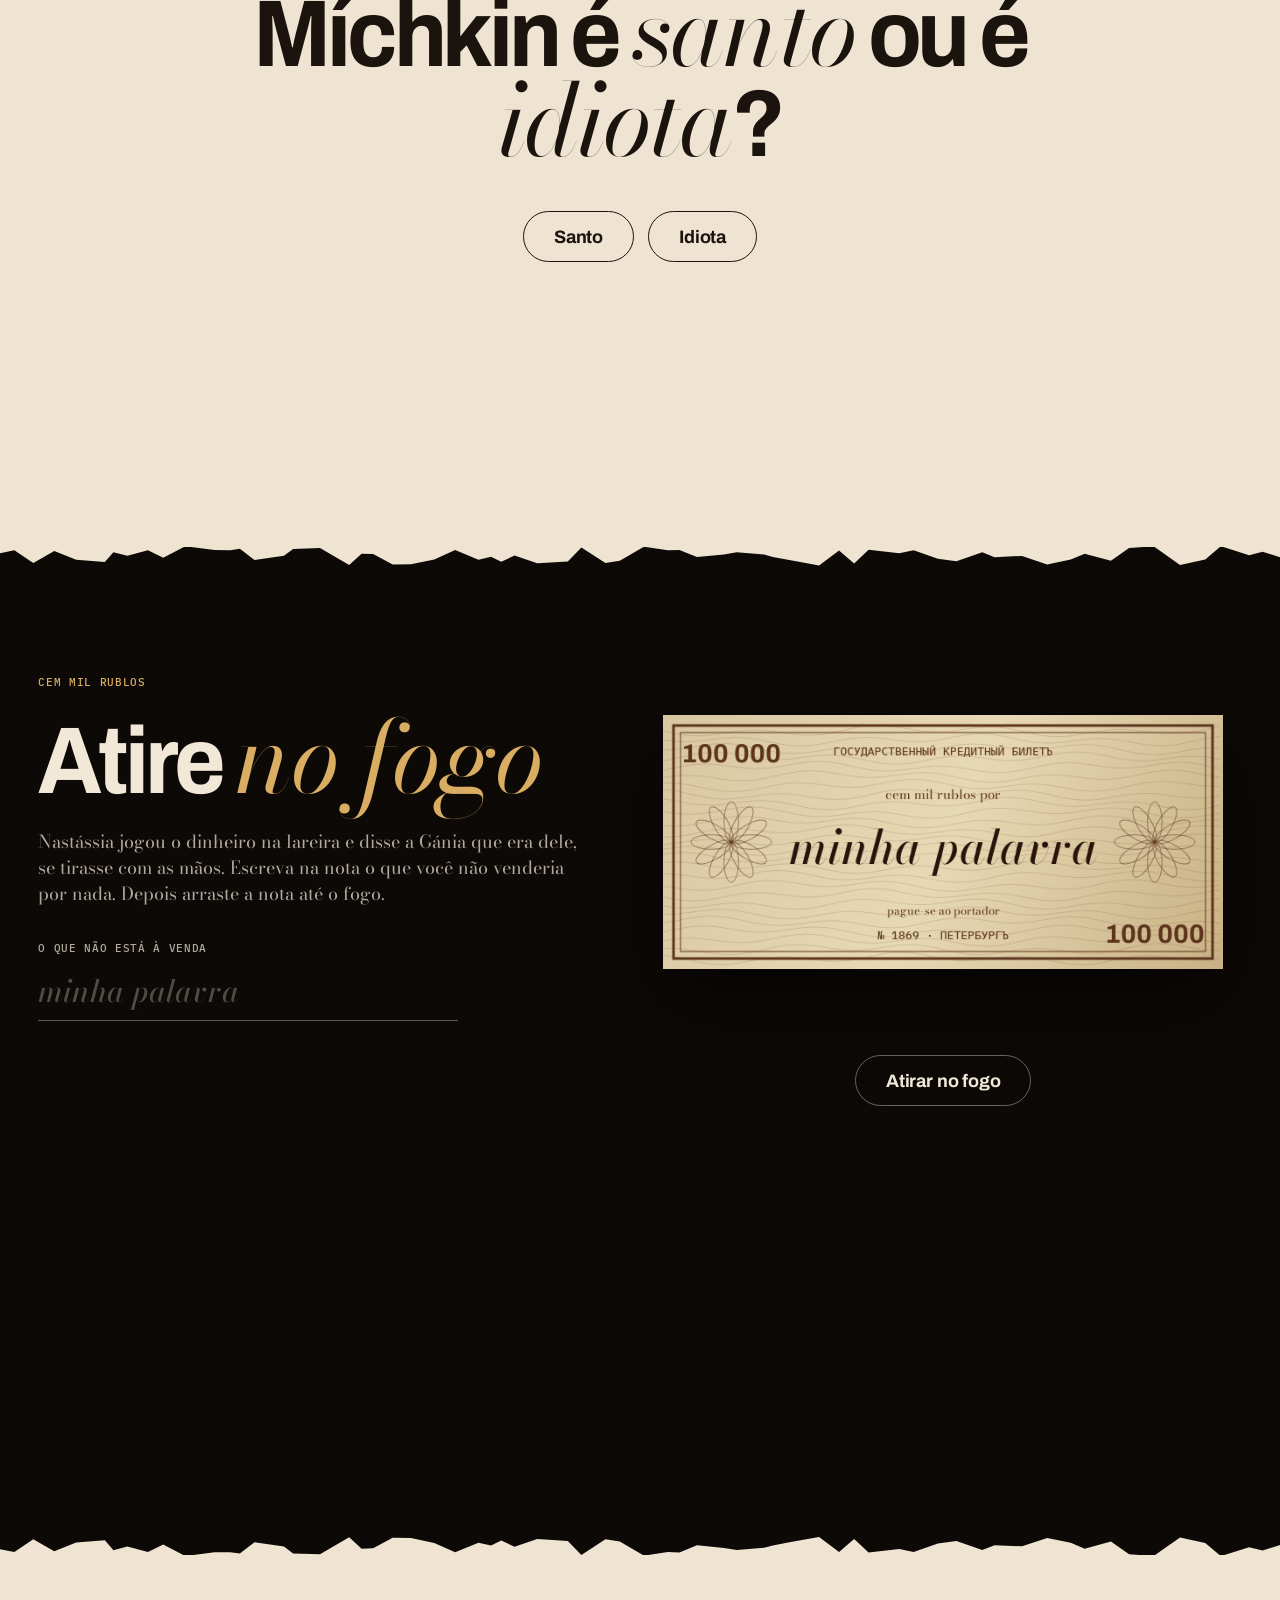
==== commit 55bc6183: "Idiota: atração nova "Atire no fogo" A pessoa escreve na nota de cem mil rublos o que não venderia e" ====
--- a/idiota.html
+++ b/idiota.html
@@ -178,6 +178,25 @@
       <p class="pick__a" id="pickA" aria-live="polite"></p>
     </section>
 
+    <section class="fogo" id="fogo" aria-labelledby="fogoT">
+      <canvas class="fogo__fire" aria-hidden="true"></canvas>
+      <div class="fogo__head">
+        <p class="mono kick">Cem mil rublos</p>
+        <h2 class="big" id="fogoT">Atire <em class="sw">no fogo</em></h2>
+        <p class="fogo__lede">Nastássia jogou o dinheiro na lareira e disse a Gánia que era dele, se tirasse com as mãos. Escreva na nota o que você não venderia por nada. Depois arraste a nota até o fogo.</p>
+        <form class="fogo__form" autocomplete="off">
+          <label class="mono" for="fogoIn">O que não está à venda</label>
+          <input id="fogoIn" name="fogo" maxlength="34" placeholder="minha palavra" spellcheck="false">
+        </form>
+      </div>
+      <div class="fogo__note" tabindex="0" role="button" aria-label="Nota de cem mil rublos com o que você escreveu. Arraste até o fogo, ou aperte Enter para atirar."><canvas></canvas></div>
+      <button class="pill fogo__btn" type="button">Atirar no fogo</button>
+      <div class="fogo__out">
+        <p class="fogo__end" aria-live="polite"></p>
+        <button class="fogo__again mono" type="button" hidden>Escrever outra nota</button>
+      </div>
+    </section>
+
     <section class="video" id="video" aria-labelledby="videoT">
       <p class="mono kick">De onde tudo isto saiu</p>
       <h2 class="big" id="videoT"><em class="sw">23 minutos</em> que incomodam</h2>
--- a/src/styles.css
+++ b/src/styles.css
@@ -335,3 +335,43 @@
 .next i { font-style: normal; display: grid; place-items: center; width: 58px; height: 58px; border-radius: 50%; border: 1px solid currentColor; font-size: 22px; transition: transform .5s var(--ease), background .3s, color .3s; }
 .next:hover img { transform: scale(1.1); filter: brightness(.7) saturate(1.05); }
 .next:hover i { transform: translateX(6px); background: #f1ece4; color: #111; }
+
+/* ===== Atire no fogo ===== */
+.page section.fogo { position: relative; margin-top: clamp(90px, 12vw, 170px); padding: clamp(80px, 10vw, 140px) var(--gut) 0; min-height: max(820px, 112svh); background: var(--night); color: var(--bone); overflow: hidden; isolation: isolate;
+  display: grid; grid-template-columns: minmax(0, 1fr) minmax(0, 1.1fr); grid-template-rows: auto 1fr; gap: 0 clamp(30px, 5vw, 80px); align-items: start; }
+.fogo::before, .fogo::after { content: ""; position: absolute; left: 0; right: 0; height: 28px; z-index: 2; background: var(--paper); pointer-events: none; clip-path: var(--tear-clip, polygon(0 0, 100% 0, 100% 40%, 0 70%)); }
+.fogo::before { top: -1px; transform: scaleY(-1); }
+.fogo::after { bottom: -1px; }
+.fogo__fire { position: absolute; z-index: -1; inset: 0; width: 100%; height: 100%; pointer-events: none; }
+.fogo .kick { color: var(--gold); }
+.fogo__head { grid-column: 1; position: relative; z-index: 2; }
+.fogo .big { color: var(--bone); }
+.fogo .big .sw { color: var(--gold); }
+.fogo__lede { max-width: 30em; margin: 26px 0 0; font: 400 clamp(18px, 1.4vw, 22px)/1.45 var(--f-serif); color: var(--bone-2); }
+.fogo__form { display: grid; gap: 10px; margin-top: 34px; max-width: 420px; }
+.fogo__form label { color: var(--bone-2); }
+.fogo__form input { font: italic 500 clamp(26px, 2.4vw, 36px)/1.2 var(--f-serif); color: var(--bone); background: transparent; border: 0; border-bottom: 1px solid rgba(241, 232, 216, .35); padding: 6px 0 10px; outline: none; transition: border-color .3s; }
+.fogo__form input:focus { border-color: var(--gold); }
+.fogo__form input::placeholder { color: rgba(241, 232, 216, .3); }
+.fogo__note { grid-column: 2; grid-row: 1; position: relative; z-index: 3; justify-self: center; margin-top: 40px; width: min(100%, 560px); cursor: grab; touch-action: none; user-select: none;
+  filter: drop-shadow(0 30px 40px rgba(0, 0, 0, .55)); transition: filter .4s; outline-offset: 8px; }
+.fogo__note canvas { display: block; width: 100%; height: auto; }
+.fogo__note.drag { cursor: grabbing; transition: none; }
+.fogo__note.back { transition: transform .6s cubic-bezier(.2, 1.4, .4, 1); }
+.fogo__note.fall { transition: transform .7s cubic-bezier(.5, 0, .8, .4); }
+.fogo.hot .fogo__note { filter: drop-shadow(0 0 40px rgba(255, 130, 40, .7)) brightness(1.08); }
+.fogo__btn { grid-column: 2; grid-row: 2; justify-self: center; align-self: start; margin-top: 34px; position: relative; z-index: 3; color: var(--bone); border-color: rgba(241, 232, 216, .4); }
+.fogo__btn:hover { background: var(--bone); color: var(--night); }
+.fogo.burnt .fogo__btn { opacity: 0; pointer-events: none; }
+.fogo__out { grid-column: 1 / -1; position: absolute; z-index: 3; left: var(--gut); right: var(--gut); bottom: 22%; text-align: center; pointer-events: none; }
+.fogo__end { margin: 0 auto; max-width: 30em; font: 400 clamp(20px, 1.9vw, 30px)/1.3 var(--f-serif); color: var(--bone); opacity: 0; transform: translateY(16px); transition: opacity 1s var(--ease) .3s, transform 1.2s var(--ease) .3s; text-shadow: 0 2px 30px #000; }
+.fogo__end .sw { color: var(--gold); }
+.fogo.done .fogo__end { opacity: 1; transform: none; }
+.fogo__again { margin-top: 22px; color: var(--bone-2); border-bottom: 1px solid currentColor; pointer-events: auto; }
+@media (max-width: 860px) {
+  .page section.fogo { grid-template-columns: 1fr; min-height: max(900px, 120svh); }
+  .fogo__note, .fogo__btn { grid-column: 1; }
+  .fogo__note { grid-row: 2; margin-top: 34px; }
+  .fogo__btn { grid-row: 3; }
+  .fogo__out { bottom: 34%; }
+}
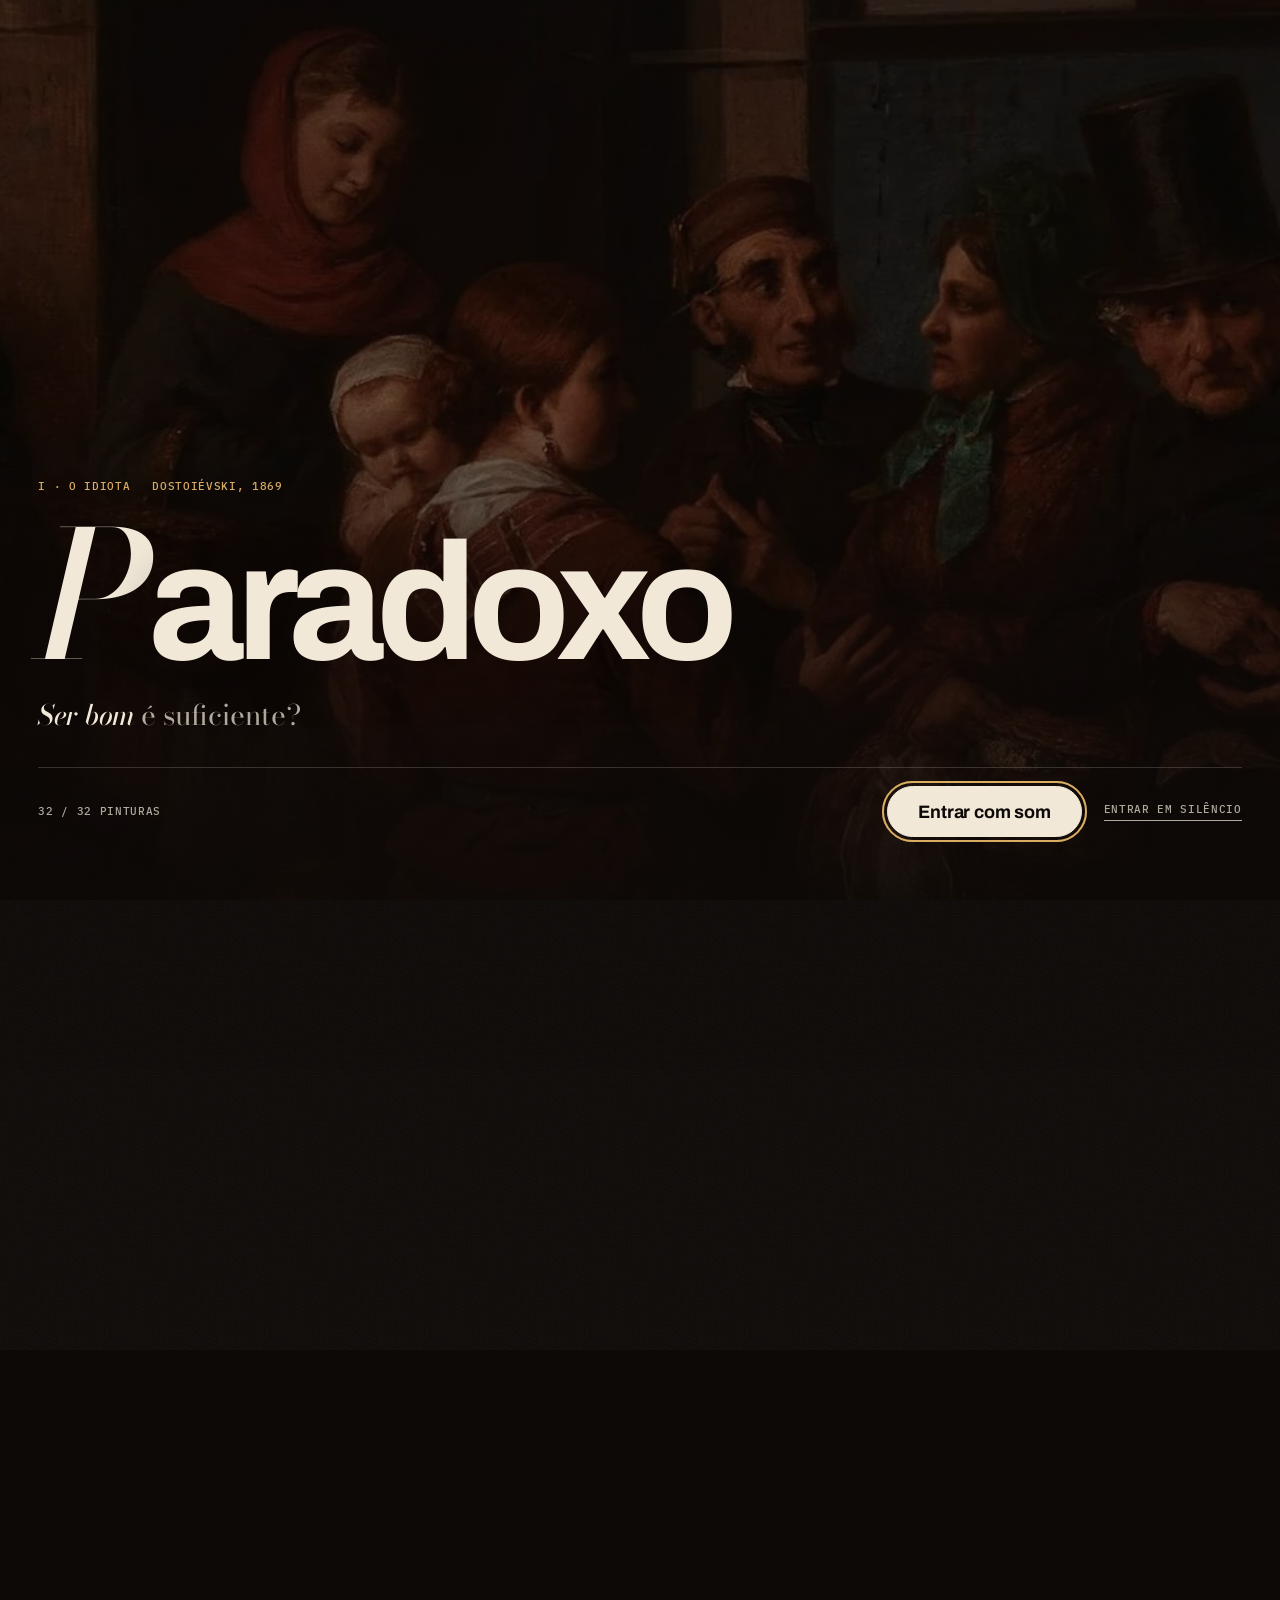
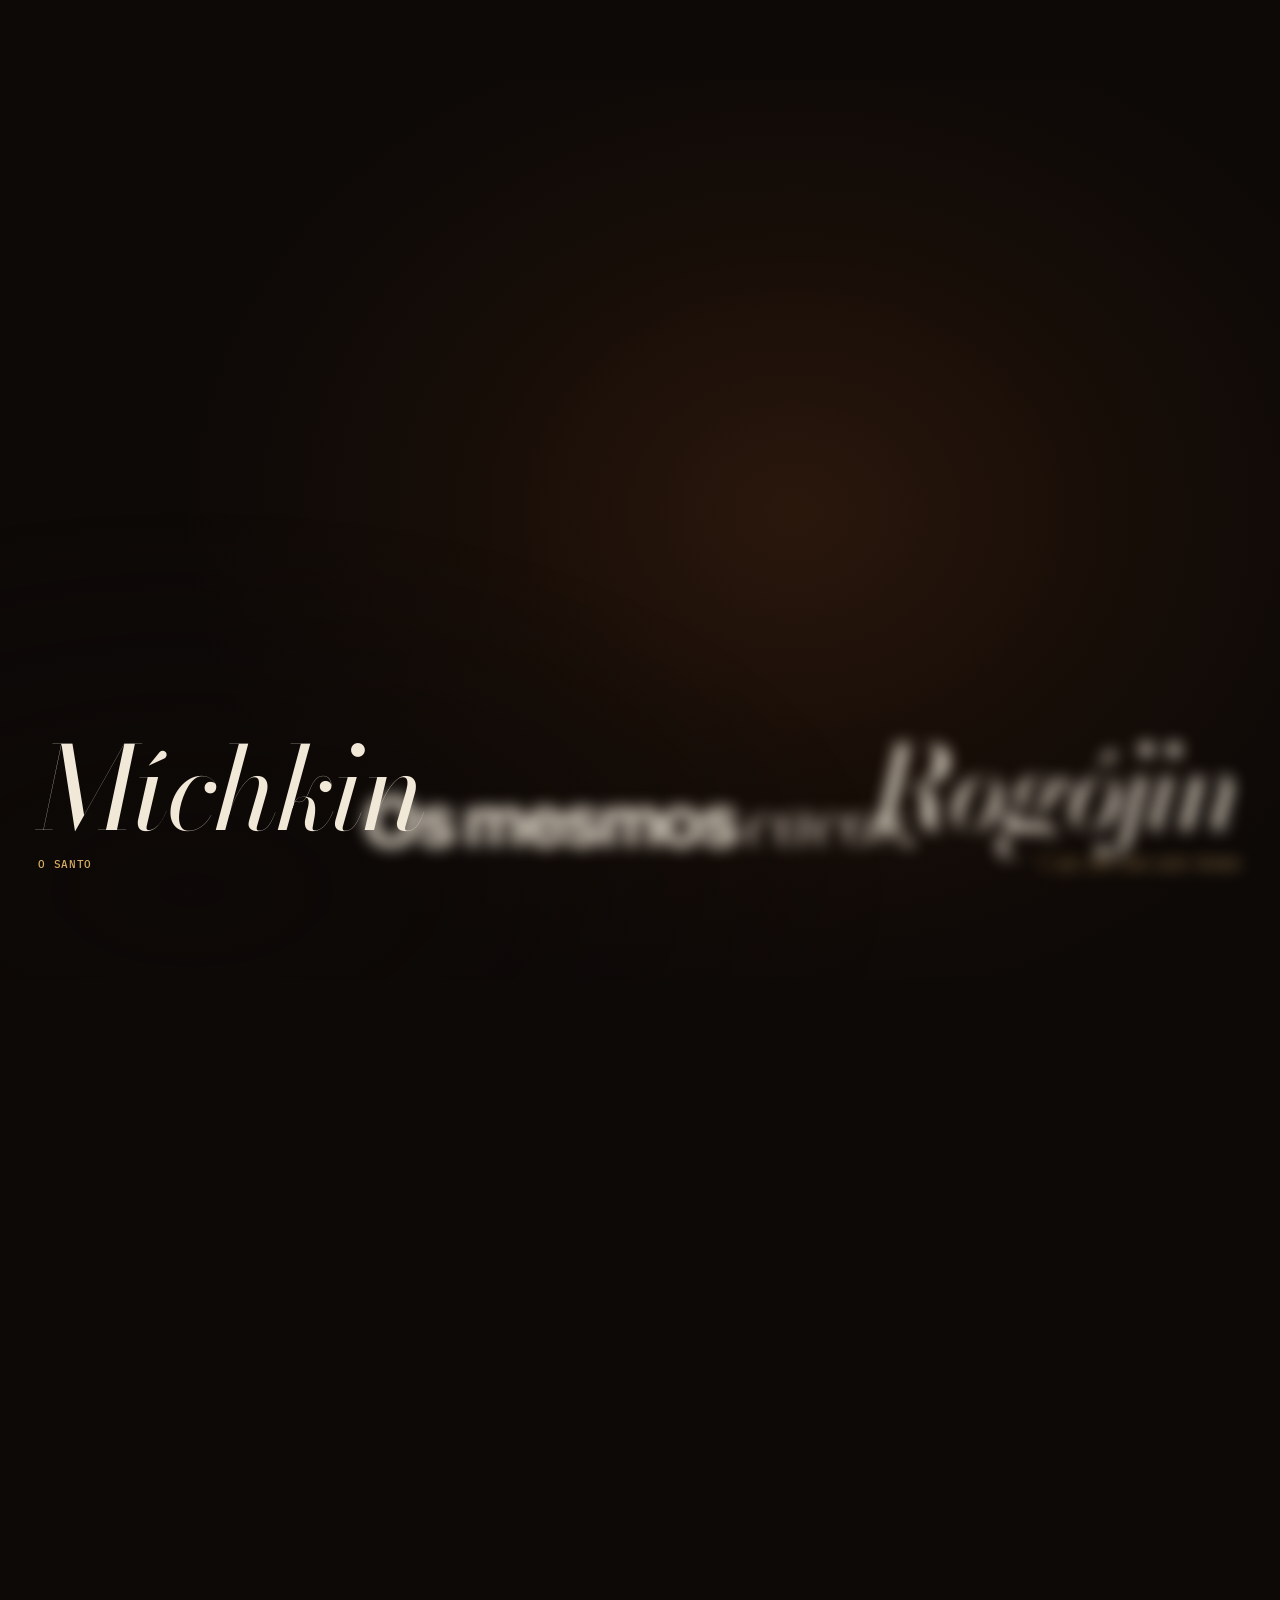
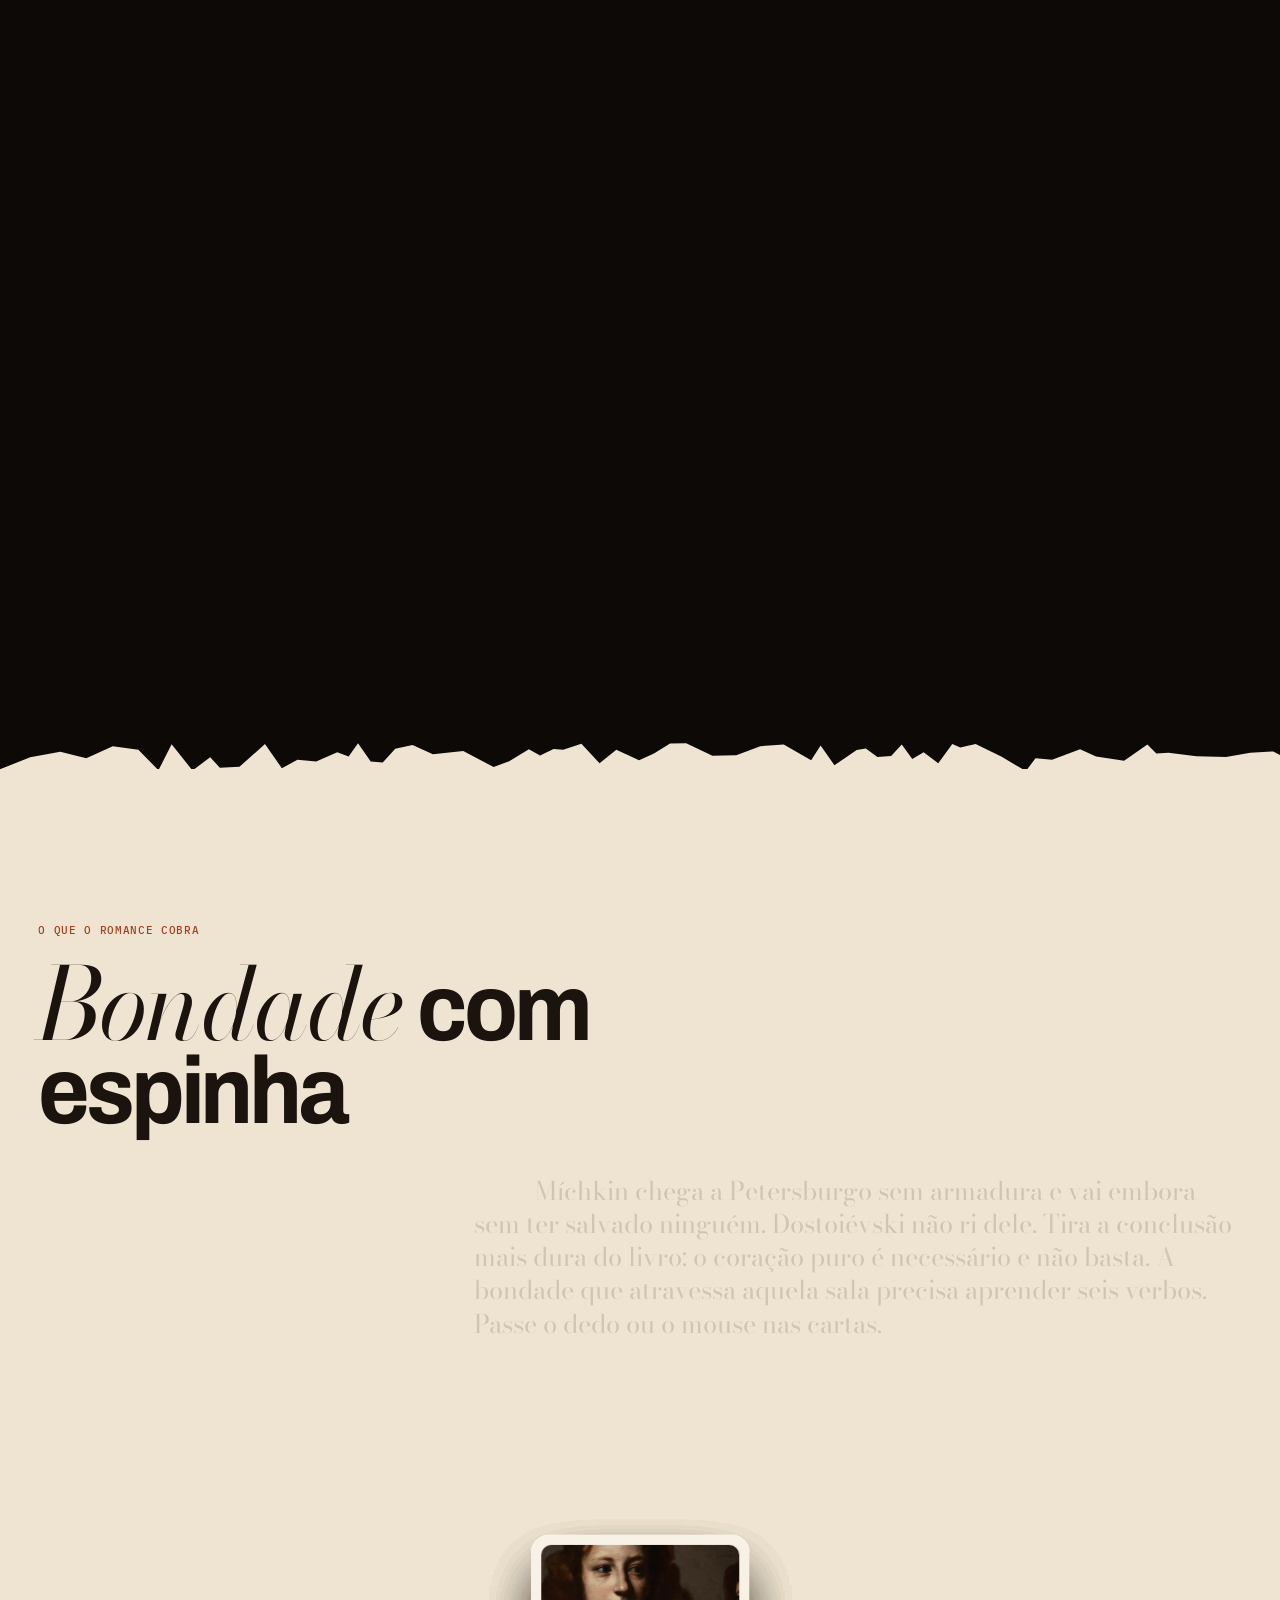
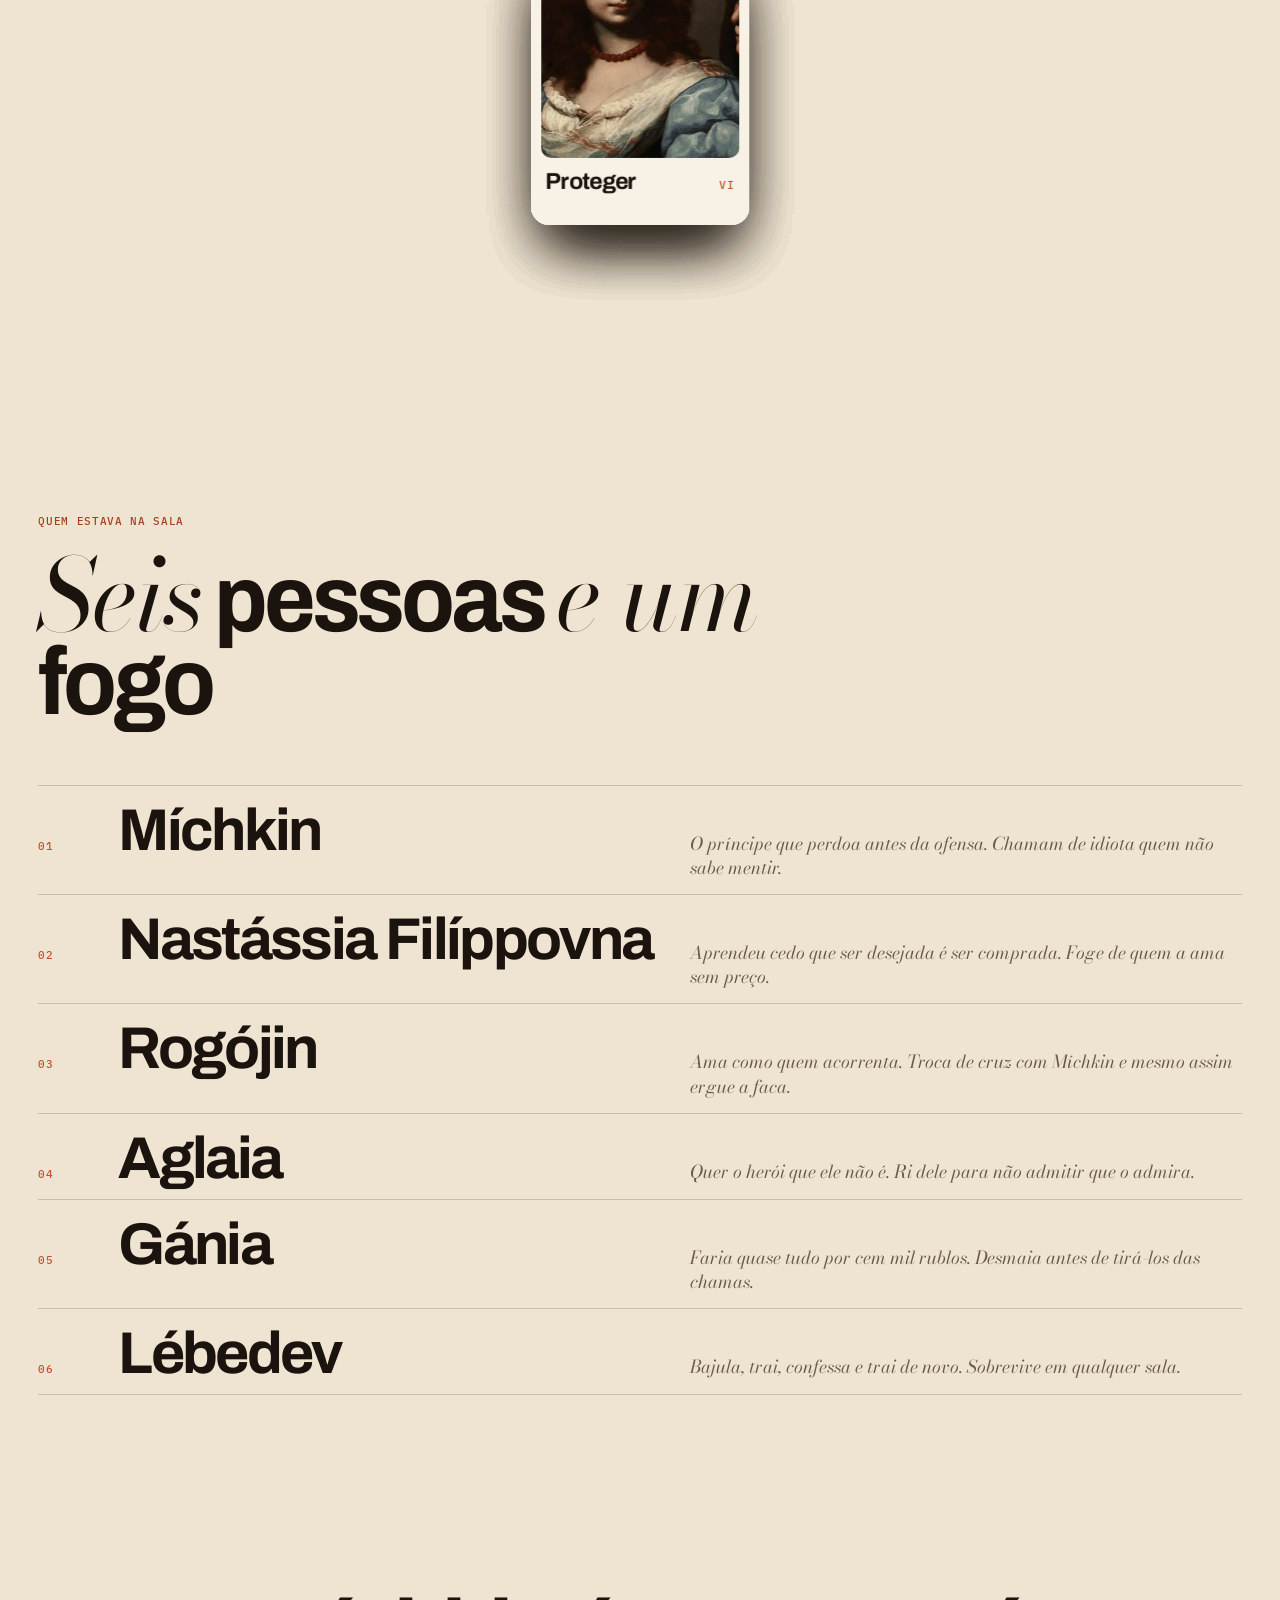
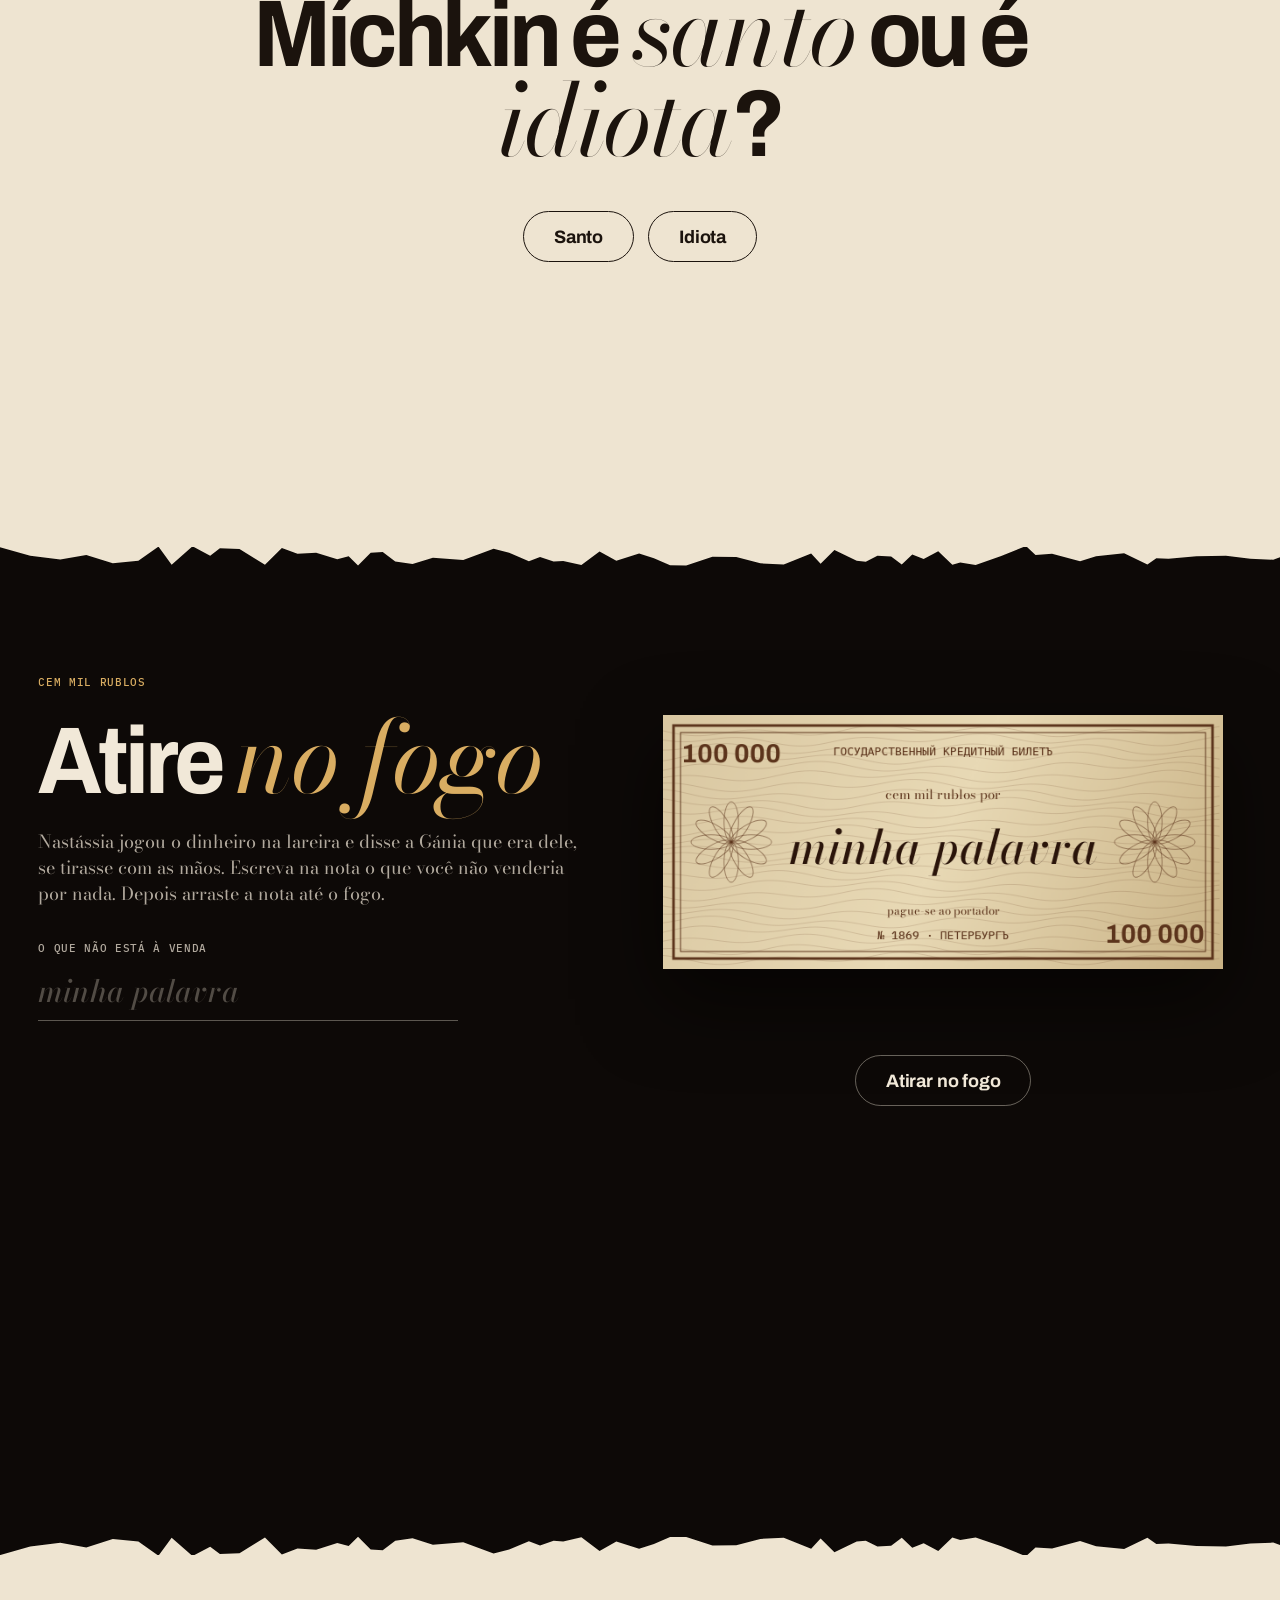
==== commit f8df2c5b: "Final novo: o próximo paradoxo cresce com a rolagem até ocupar a tela Rolando até o fim, o cartão do" ====
--- a/idiota.html
+++ b/idiota.html
@@ -222,8 +222,14 @@
         <p><span class="mono">Outros</span><a href="index.html">Voltar às portas do Paradoxo</a></p>
         <p><span class="mono">Mande para</span><button class="copy" type="button" data-copy="https://www.youtube.com/watch?v=7dcqp1zuZd4">alguém que é bom demais</button><span class="copied mono" aria-live="polite"></span></p>
       </div>
-      <a class="next" href="montaigne.html"><img src="montaigne/img/paint/m18-colina.webp" alt="" loading="lazy"><span class="mono">Próximo paradoxo · Montaigne</span><b><em class="sw">Solte.</em> Por que tudo melhora quando você para de apertar</b><i aria-hidden="true">→</i></a>
     </footer>
+
+    <section class="outro" aria-label="Próximo paradoxo">
+      <div class="outro__stick">
+        <a class="next" href="montaigne.html"><img src="montaigne/img/paint/m18-colina.webp" alt=""><span class="mono">Próximo paradoxo · Montaigne</span><b><em class="sw">Solte.</em> Por que tudo melhora quando você para de apertar</b><i aria-hidden="true">→</i></a>
+        <p class="outro__hint mono" hidden><span>Continue rolando para entrar</span><i aria-hidden="true"></i></p>
+      </div>
+    </section>
   </div>
 </main>
 
--- a/src/styles.css
+++ b/src/styles.css
@@ -375,3 +375,40 @@
   .fogo__btn { grid-row: 3; }
   .fogo__out { bottom: 34%; }
 }
+
+/* ===== Trilha de capítulos ===== */
+.rail { --rc: var(--bone); position: fixed; z-index: 44; left: var(--gut); right: var(--gut); bottom: 0; height: 34px; pointer-events: none; transition: opacity .6s var(--ease); }
+body.is-loading .rail { opacity: 0; }
+.rail.light { --rc: var(--ink); }
+.rail__bar { position: absolute; left: 0; right: 0; bottom: 12px; height: 1px; background: color-mix(in srgb, var(--rc) 22%, transparent); }
+.rail__bar b { position: absolute; inset: 0; background: var(--gold); transform-origin: 0 50%; transform: scaleX(0); }
+.rail__dot { position: absolute; bottom: 4px; width: 18px; height: 18px; margin-left: -9px; display: grid; place-items: center; pointer-events: auto; border-radius: 50%; }
+.rail__dot::before { content: ""; width: 5px; height: 5px; border-radius: 50%; background: var(--rc); opacity: .45; transition: transform .35s var(--ease), opacity .3s, background .3s; }
+.rail__dot.past::before { background: var(--gold); opacity: .9; }
+.rail__dot.on::before { background: var(--gold); opacity: 1; transform: scale(1.7); }
+.rail__dot:hover::before, .rail__dot:focus-visible::before { opacity: 1; transform: scale(2); }
+.rail__dot span { position: absolute; bottom: 20px; color: var(--rc); opacity: 0; transform: translateY(4px); transition: opacity .3s, transform .4s var(--ease); font-size: 9.5px; pointer-events: none; }
+.rail:hover .rail__dot span, .rail__dot:focus-visible span { opacity: .7; transform: none; }
+.rail__peek { position: absolute; bottom: 52px; width: 190px; margin: 0 0 0 -95px; padding: 6px; background: var(--night); border-radius: 4px; box-shadow: 0 30px 60px -20px rgba(0, 0, 0, .7); opacity: 0; transform: translateY(10px) scale(.96); transform-origin: 50% 100%; transition: opacity .3s, transform .45s var(--ease), left .45s var(--ease); pointer-events: none; }
+.rail.peeking .rail__peek { opacity: 1; transform: none; }
+.rail__peek img { width: 100%; aspect-ratio: 16 / 10; object-fit: cover; border-radius: 2px; }
+.rail__peek figcaption { margin: 7px 2px 1px; color: var(--bone); }
+@media (max-width: 860px) { .rail__dot { display: none; } .rail { left: 0; right: 0; } .rail__bar { bottom: 0; height: 2px; } }
+
+/* ===== Final: o próximo paradoxo cresce até ocupar a tela ===== */
+.page section.outro { position: relative; height: 240vh; padding: 0; margin-top: 60px; }
+.outro__stick { position: sticky; top: 0; height: 100svh; overflow: hidden; }
+.outro .next { position: absolute; inset: 0; margin: 0; min-height: 0; border-radius: 0; padding: var(--gut); display: grid; grid-template-columns: none; place-content: center; justify-items: center; text-align: center; gap: 18px; will-change: clip-path; }
+.outro .next img { transform: scale(calc(1.18 - var(--op, 0) * .14)); filter: brightness(calc(.5 + var(--op, 0) * .22)) saturate(calc(.85 + var(--op, 0) * .2)); transition: filter .3s; }
+.outro .next .mono { grid-column: auto; }
+.outro .next b { max-width: 20ch; font-size: clamp(34px, calc(3.6vw + var(--op, 0) * 3vw), 110px); }
+.outro .next i { width: 64px; height: 64px; }
+.outro .next:hover img { transform: scale(calc(1.2 - var(--op, 0) * .14)); }
+.outro__hint { position: absolute; left: 0; right: 0; bottom: clamp(40px, 8vh, 80px); margin: 0; display: grid; justify-items: center; gap: 12px; color: #f1ece4; opacity: 0; transform: translateY(10px); transition: opacity .6s var(--ease), transform .8s var(--ease); pointer-events: none; }
+.outro.full .outro__hint { opacity: .85; transform: none; }
+.outro__hint i { width: 120px; height: 1px; background: rgba(241, 236, 228, .3); position: relative; overflow: hidden; }
+.outro__hint i::after { content: ""; position: absolute; inset: 0; background: #f1ece4; transform: scaleX(0); transform-origin: 0 50%; }
+.outro.arm .outro__hint i::after { transform: scaleX(1); transition: transform 1.1s linear; }
+.hdr { transition: color .5s, opacity .5s; }
+body.outro-on .hdr, body.outro-on .rail { opacity: 0; pointer-events: none; }
+body.outro-on .hdr * { pointer-events: none; }
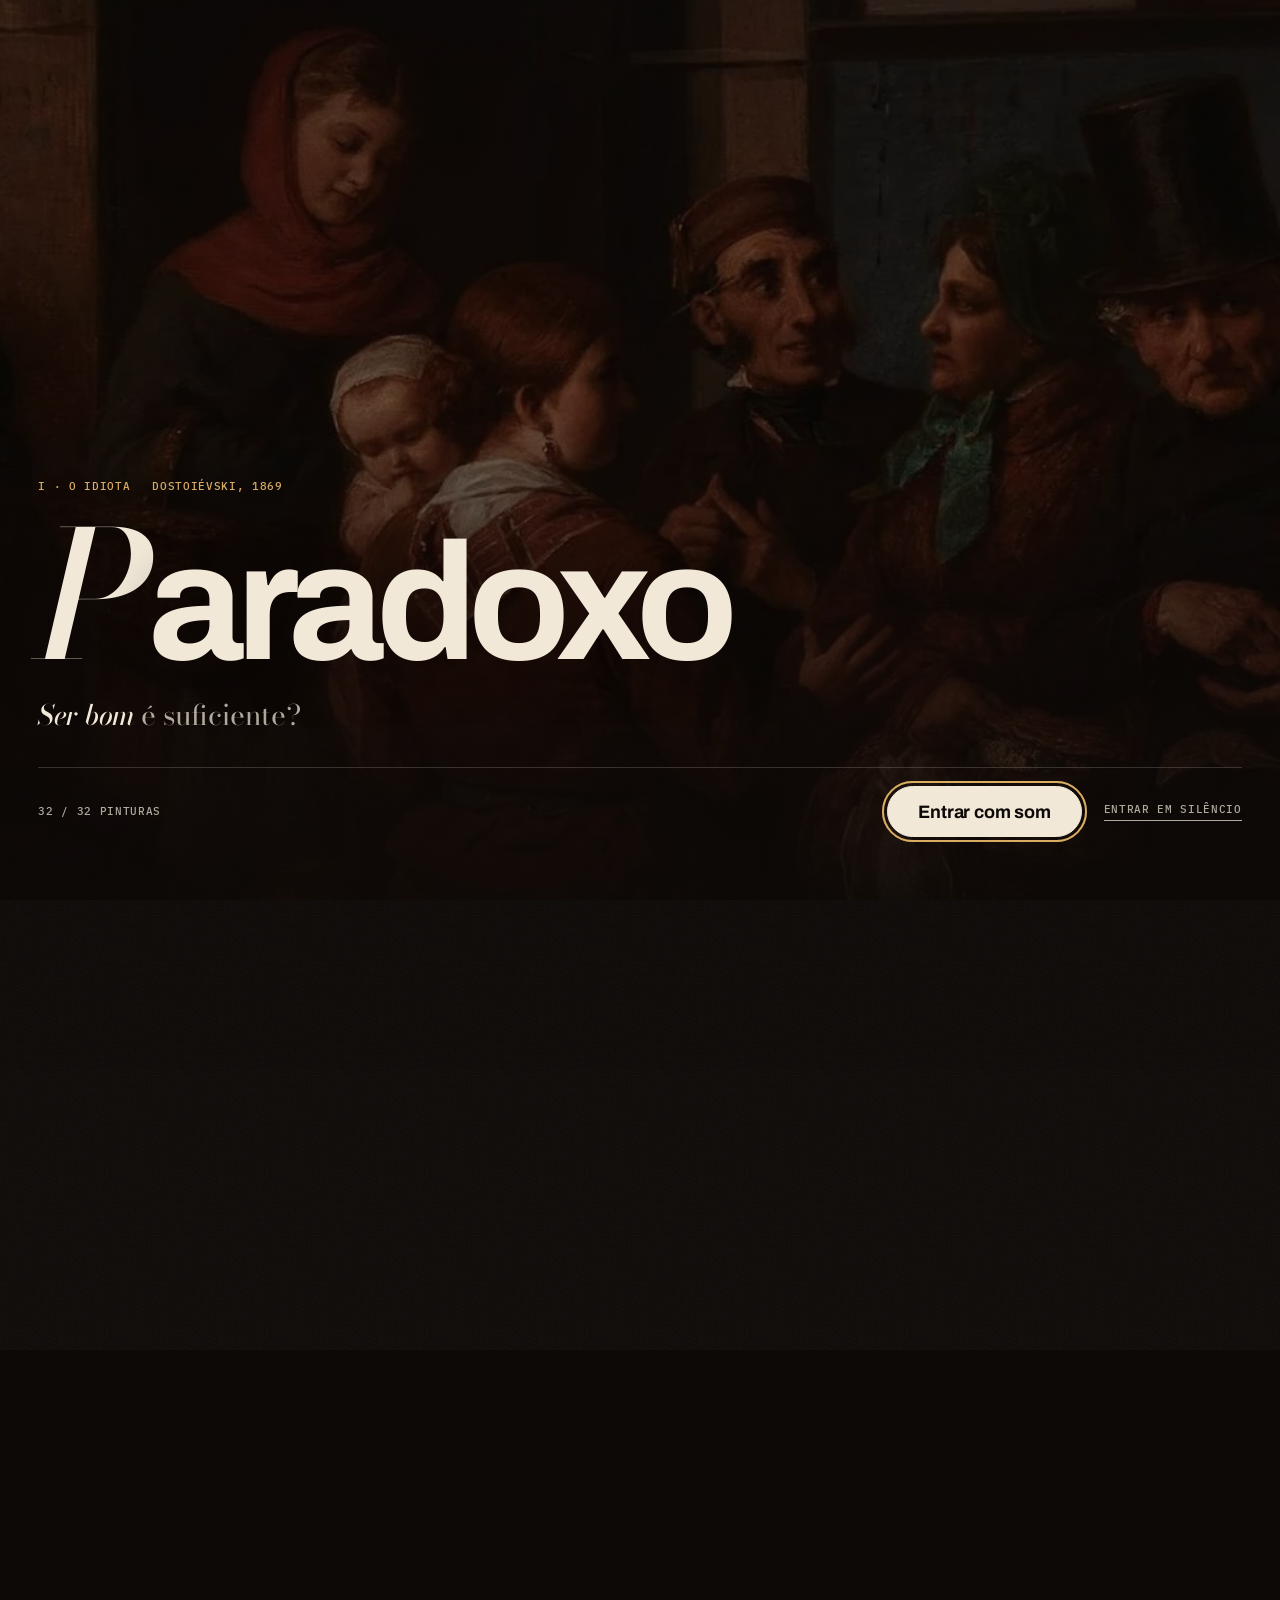
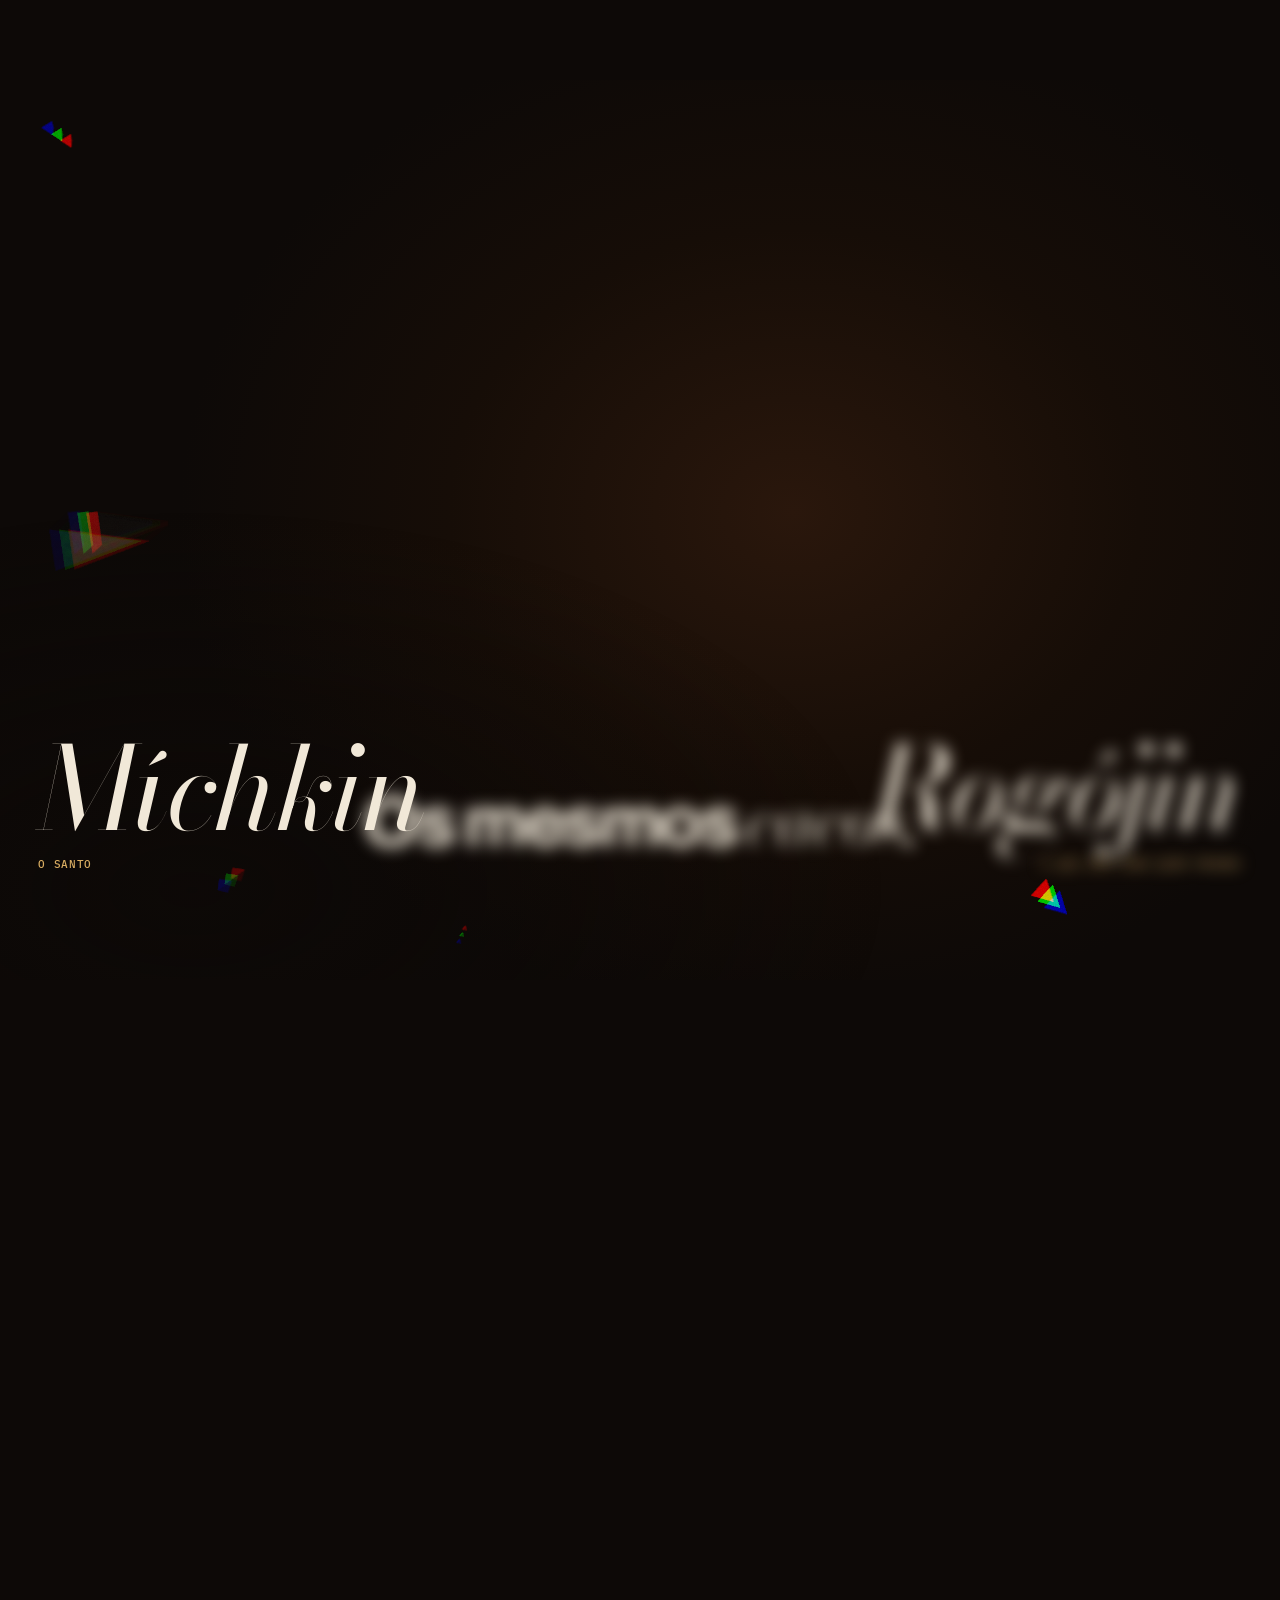
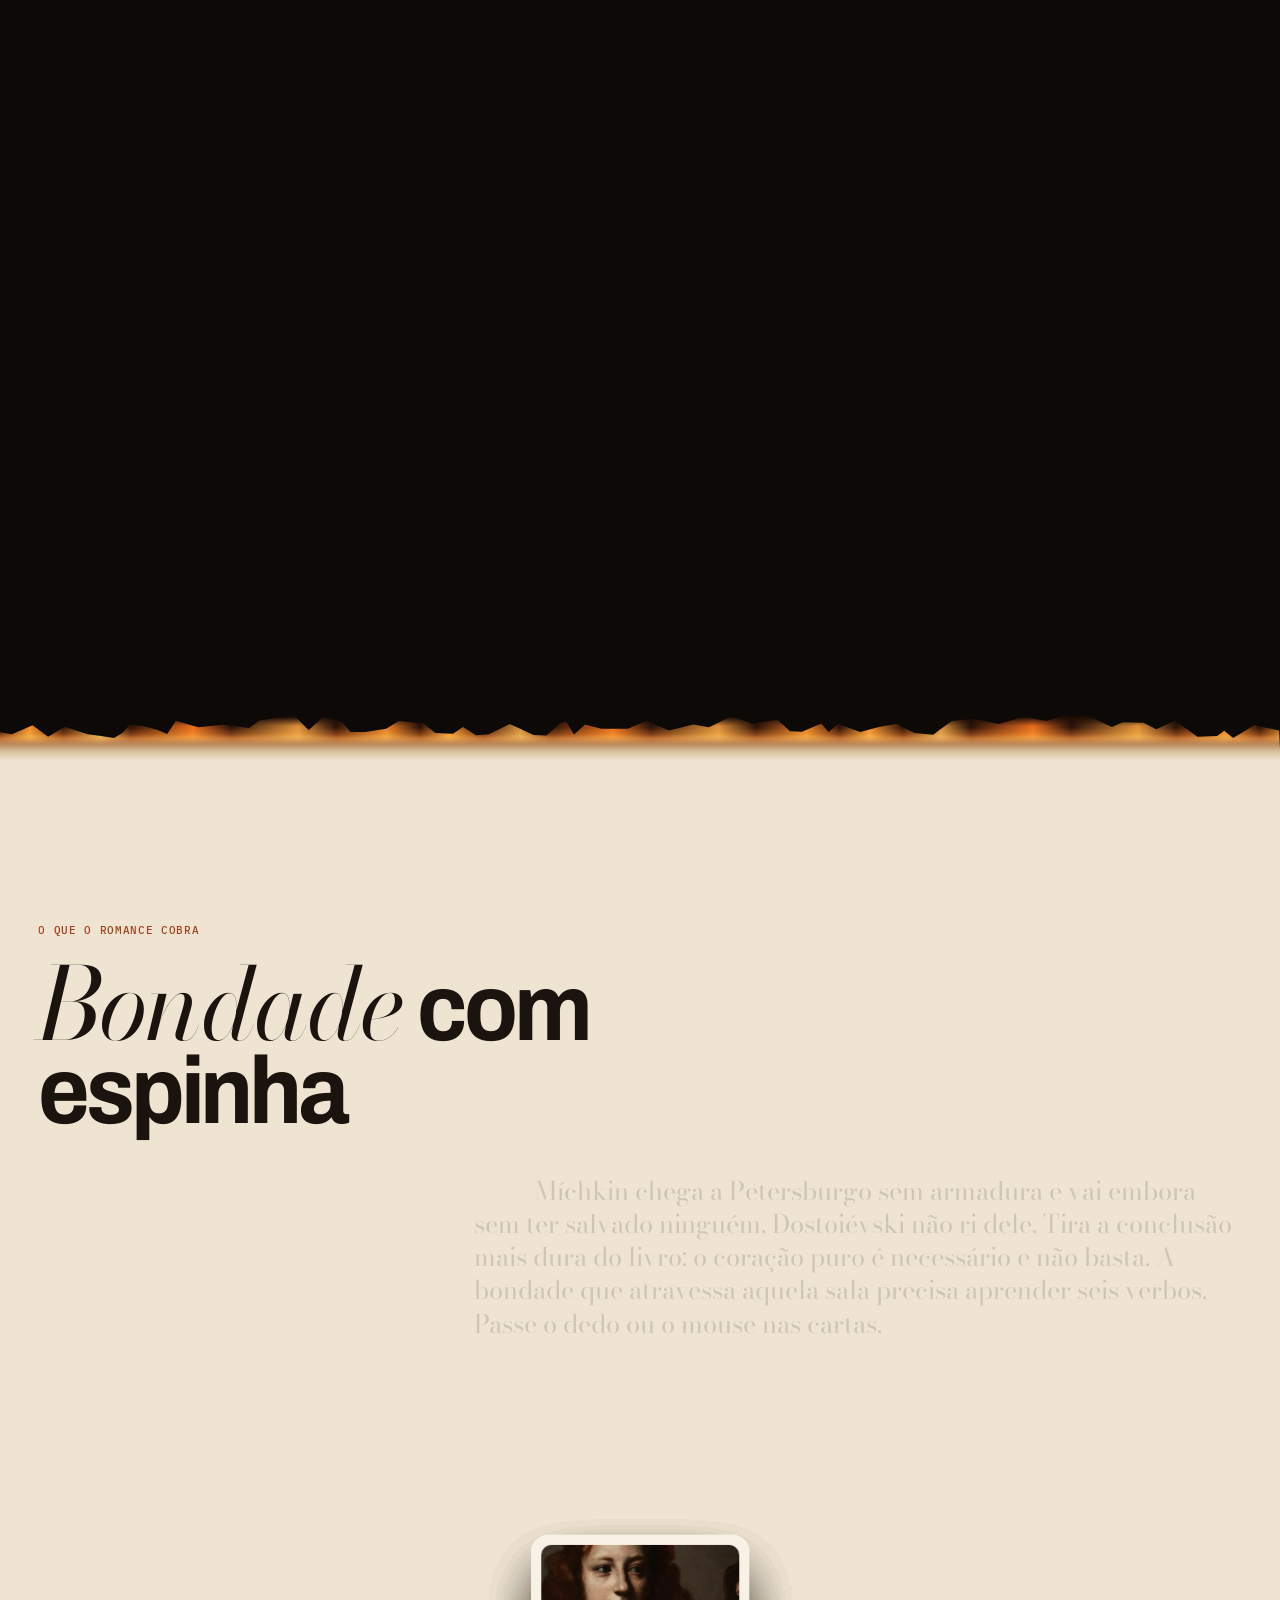
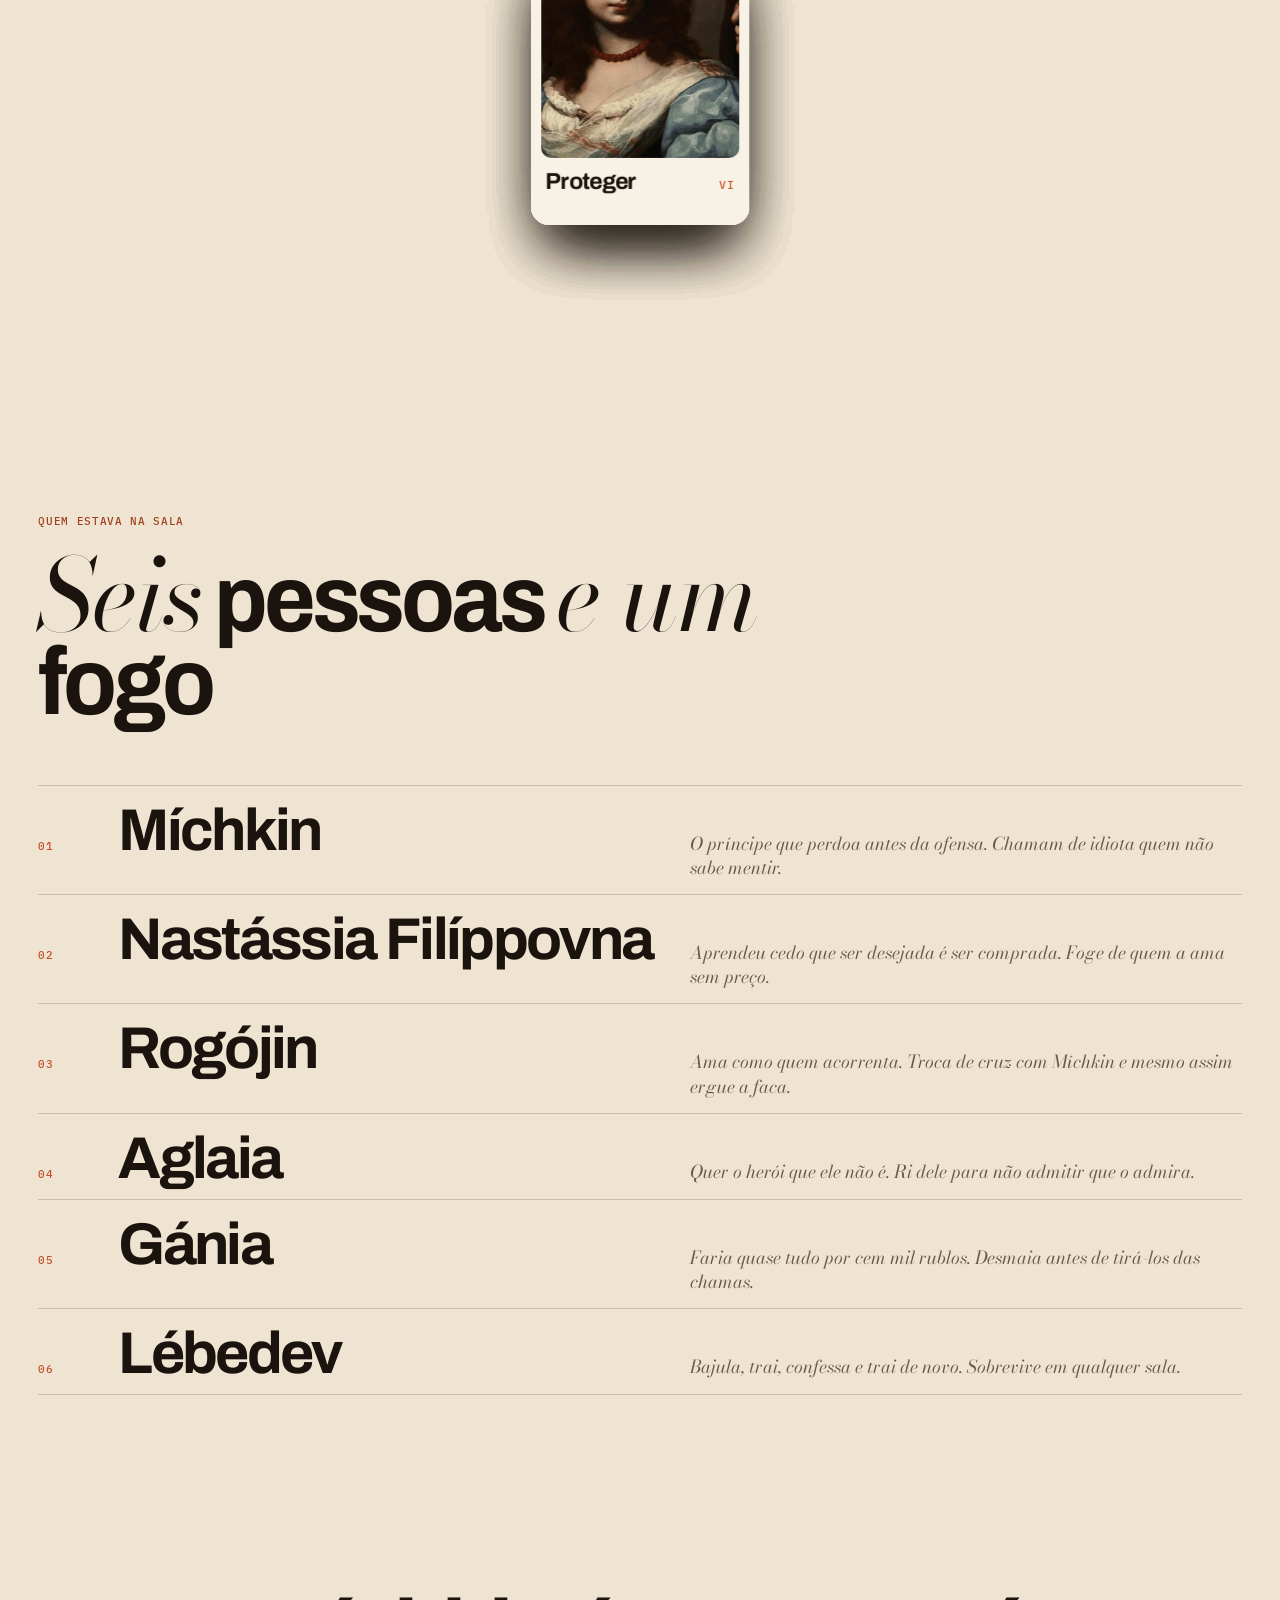
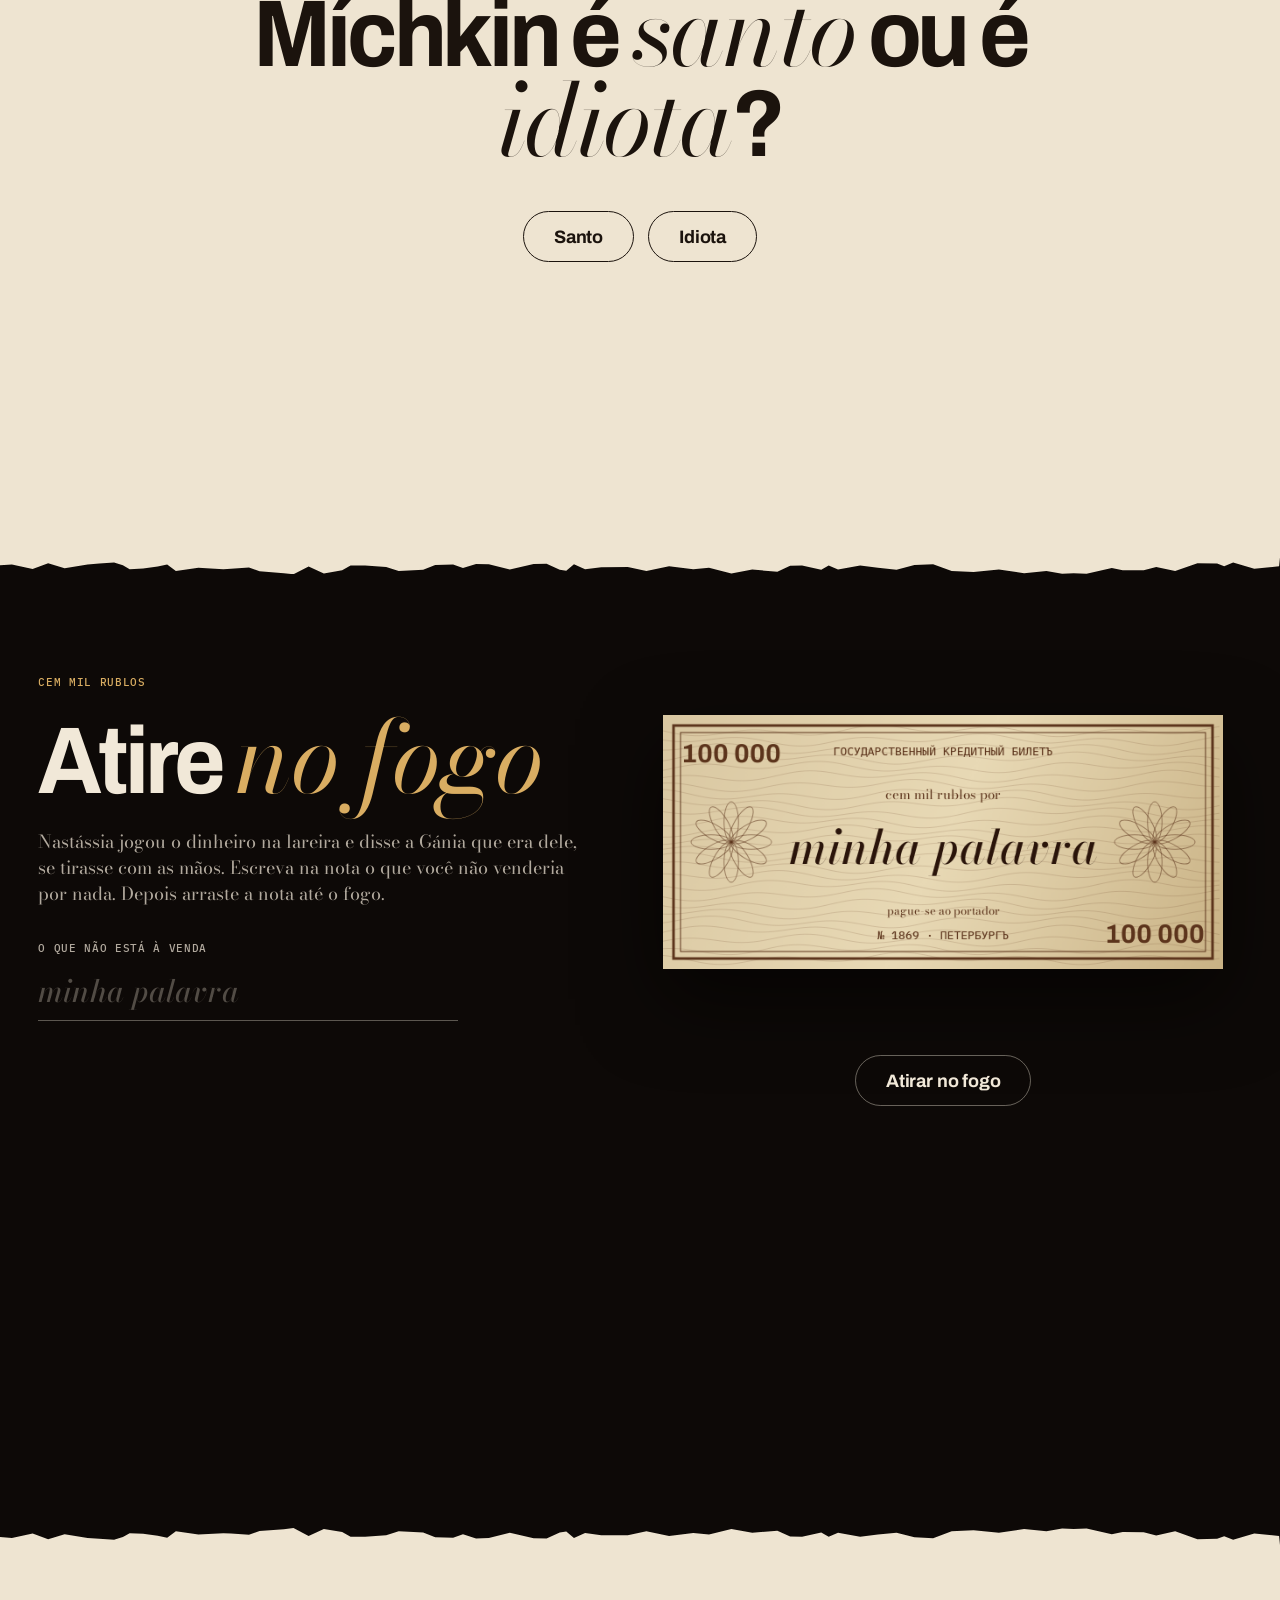
==== commit c271fc2c: "Merge remote-tracking branch 'origin/main' into claude/project-thread-lioo8a # Conflicts: #	scripts/" ====
--- a/idiota.html
+++ b/idiota.html
@@ -14,6 +14,7 @@
 <link rel="preload" href="fonts/archivo.woff2" as="font" type="font/woff2" crossorigin>
 <link rel="preload" href="fonts/bodoni-italic.woff2" as="font" type="font/woff2" crossorigin>
 <link rel="stylesheet" href="src/styles.css">
+<link rel="stylesheet" href="src/idiota.css">
 <script type="application/ld+json">
 {"@context":"https://schema.org","@type":"CreativeWork","name":"O Paradoxo de Ser uma Boa Pessoa","about":{"@type":"Book","name":"O Idiota","author":{"@type":"Person","name":"Fiódor Dostoiévski"},"datePublished":"1869"},"inLanguage":"pt-BR","citation":{"@type":"VideoObject","name":"O Paradoxo de Ser uma Boa Pessoa | O Alerta de Dostoiévski para a Sociedade","url":"https://www.youtube.com/watch?v=7dcqp1zuZd4","uploadDate":"2026-03-15"}}
 </script>
@@ -165,7 +166,7 @@
         <li data-img="img/cut/p11-cabisbaixo.webp"><span class="mono">05</span><b>Gánia</b><i>Faria quase tudo por cem mil rublos. Desmaia antes de tirá-los das chamas.</i></li>
         <li data-img="img/cut/p07-flor.webp"><span class="mono">06</span><b>Lébedev</b><i>Bajula, trai, confessa e trai de novo. Sobrevive em qualquer sala.</i></li>
       </ul>
-      <img class="cast__peek" id="peek" alt="" aria-hidden="true">
+      <div class="cast__peek" id="peek" aria-hidden="true"><img alt=""></div>
     </section>
 
     <section class="pick" aria-labelledby="pickT">
--- a/src/idiota.css
+++ b/src/idiota.css
@@ -0,0 +1,80 @@
+/* Identidade do Idiota: fogo, brasa e papel chamuscado (só nesta página) */
+
+/* títulos das cenas: as letras viram cinza e sobem, sem máscara cortando */
+.st .w { clip-path: none; }
+.st .ch { will-change: transform, opacity; }
+
+/* papel que ainda queima na borda */
+.tear { top: -54px; height: 56px;
+  background: linear-gradient(180deg, #170b05 0%, #2a1209 22%, #7a3a14 34%, #c27236 42%, #b98a5c 52%, #d8c3a0 66%, var(--paper) 82%); }
+.tear::after { content: ""; position: absolute; inset: 0; pointer-events: none;
+  background: linear-gradient(90deg, rgba(255,120,30,0) 0%, rgba(255,140,40,.95) 7%, rgba(255,120,30,0) 15%, rgba(255,170,70,.8) 24%, rgba(255,120,30,0) 31%, rgba(255,110,25,.9) 46%, rgba(255,120,30,0) 55%, rgba(255,160,60,.85) 71%, rgba(255,120,30,0) 80%, rgba(255,130,35,.9) 92%, rgba(255,120,30,0) 100%);
+  background-size: 420px 100%;
+  -webkit-mask: linear-gradient(transparent 4%, #000 20%, #000 38%, transparent 52%); mask: linear-gradient(transparent 4%, #000 20%, #000 38%, transparent 52%);
+  mix-blend-mode: screen; animation: smolder 11s linear infinite, flick 1.9s steps(5) infinite; animation-play-state: paused; }
+.page.lit .tear::after { animation-play-state: running; }
+@keyframes smolder { to { background-position: 420px 0; } }
+@keyframes flick { 0% { opacity: .95; } 30% { opacity: .62; } 55% { opacity: 1; } 75% { opacity: .7; } 100% { opacity: .9; } }
+
+.smolder { position: absolute; left: 0; right: 0; top: -60px; height: 30px; pointer-events: none; z-index: 1; }
+.smolder i { position: absolute; bottom: 0; width: 3px; height: 3px; border-radius: 50%; background: #ffc27a;
+  box-shadow: 0 0 6px 2px rgba(255, 110, 30, .75); opacity: 0; scale: var(--s);
+  animation: rise var(--t) cubic-bezier(.3, .6, .5, 1) var(--d) infinite; animation-play-state: paused; }
+.page.lit .smolder i { animation-play-state: running; }
+@keyframes rise {
+  0% { transform: translate(0, 0); opacity: 0; }
+  12% { opacity: 1; }
+  70% { opacity: .8; background: #ff7a2a; }
+  100% { transform: translate(var(--x), calc(var(--h) * -1)); opacity: 0; background: #5a2a12; }
+}
+
+/* imagens que pegam fogo ao entrar */
+.ign { position: absolute; z-index: 1; pointer-events: none; image-rendering: auto; transition: opacity .3s; }
+.next .ign { z-index: -1; }
+.player__face .ign { z-index: 0; }
+.player__face .player__play, .player__face .player__cap { z-index: 2; }
+
+/* retrato do elenco: queima por cima do papel a cada nome */
+.cast__peek { width: 260px; filter: none; }
+.cast__peek img { width: 100%; filter: drop-shadow(0 30px 40px rgba(27, 19, 13, .35)); }
+
+/* resposta da pergunta: as palavras se acendem e esfriam até a tinta */
+.pick__a.burnin .lw { display: inline-block; animation: inkburn 1.1s var(--ease) both; animation-delay: calc(var(--k) * 28ms); }
+@keyframes inkburn {
+  0% { opacity: 0; color: #ff8a3c; text-shadow: 0 0 14px rgba(255, 120, 40, .9); transform: translateY(.3em); }
+  45% { opacity: 1; color: #d2541f; text-shadow: 0 0 8px rgba(255, 120, 40, .5); }
+  100% { opacity: 1; color: var(--ink); text-shadow: none; transform: none; }
+}
+
+/* celular: o botão de copiar não fica centralizado */
+.copy { text-align: left; }
+
+@media (prefers-reduced-motion: reduce) { .smolder { display: none; } }
+
+/* cursor: brasa */
+.cur:not(.cur--ring) { width: 7px; height: 7px; margin: -3.5px 0 0 -3.5px; background: #ffb062; mix-blend-mode: normal;
+  box-shadow: 0 0 8px 2px rgba(255, 110, 30, .8), 0 0 22px 6px rgba(255, 90, 20, .25); animation: emberc 1.3s steps(5) infinite; }
+.hdr.on-page ~ .cur:not(.cur--ring) { background: var(--ink); box-shadow: none; }
+@keyframes emberc { 0%, 100% { opacity: 1; } 40% { opacity: .75; } 70% { opacity: .92; } }
+.sparks { position: fixed; inset: 0; width: 100%; height: 100%; z-index: 199; pointer-events: none; }
+
+/* pavio no topo */
+.fuse { position: fixed; z-index: 60; top: 0; left: calc(var(--p, 0) * 100%); right: 0; height: 2px; pointer-events: none;
+  background: repeating-linear-gradient(90deg, rgba(241, 232, 216, .32) 0 5px, rgba(241, 232, 216, .14) 5px 8px); transition: background .5s; }
+.fuse i { position: absolute; left: -3px; top: -3px; width: 8px; height: 8px; border-radius: 50%; background: #ffd08a;
+  box-shadow: 0 0 6px 2px #ff8a2a, 0 0 18px 6px rgba(255, 90, 20, .45); animation: emberc .9s steps(4) infinite; }
+.fuse i::after { content: ""; position: absolute; right: 100%; top: 3px; width: 40px; height: 2px; background: linear-gradient(90deg, transparent, rgba(255, 120, 40, .6)); }
+.fuse.paper { background: repeating-linear-gradient(90deg, rgba(27, 19, 13, .35) 0 5px, rgba(27, 19, 13, .15) 5px 8px); }
+@media (max-width: 860px) { .fuse { height: 2px; } }
+
+/* cartas: chamuscado onde a mão passa (frente) e brasa nas bordas do verso */
+.dc__f::after { content: ""; position: absolute; inset: 0; border-radius: inherit; pointer-events: none; opacity: 0; transition: opacity .5s;
+  background: radial-gradient(circle at var(--sx, 50%) var(--sy, 50%), rgba(255, 150, 60, .55), rgba(150, 60, 20, .25) 14%, rgba(40, 20, 10, 0) 34%); mix-blend-mode: multiply; }
+.dc:hover .dc__f::after { opacity: 1; }
+.dc__b { box-shadow: inset 0 0 0 1px rgba(217, 173, 98, .35), inset 0 0 40px rgba(255, 110, 30, .18); }
+.dc__b::after { content: ""; position: absolute; inset: 0; border-radius: inherit; pointer-events: none;
+  background: radial-gradient(circle at var(--sx, 50%) var(--sy, 50%), rgba(255, 140, 50, .28), transparent 40%); }
+
+/* elenco: o nome esquenta ao passar a mão */
+.cast li b { transition: color .6s, text-shadow .6s; }
+.cast li:hover b { color: var(--ember); text-shadow: 0 0 .35em rgba(255, 120, 40, .35); }
